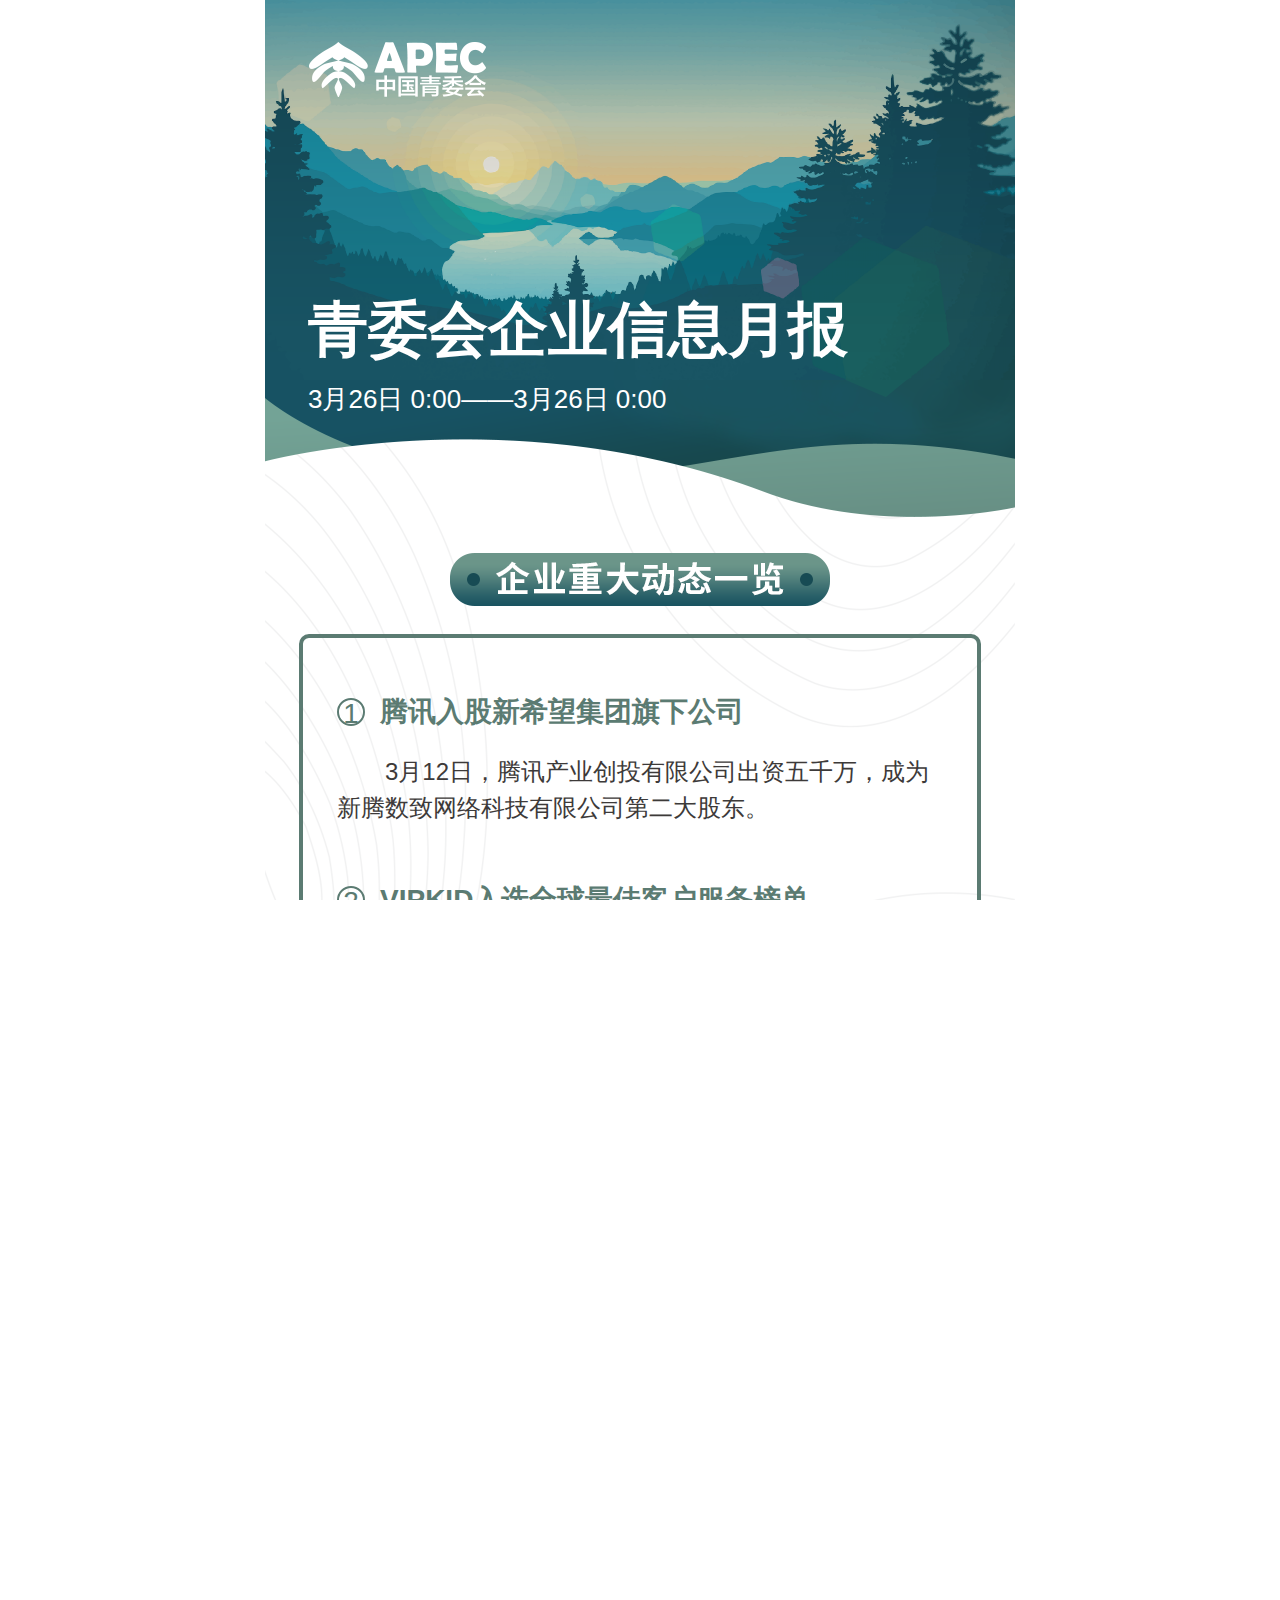
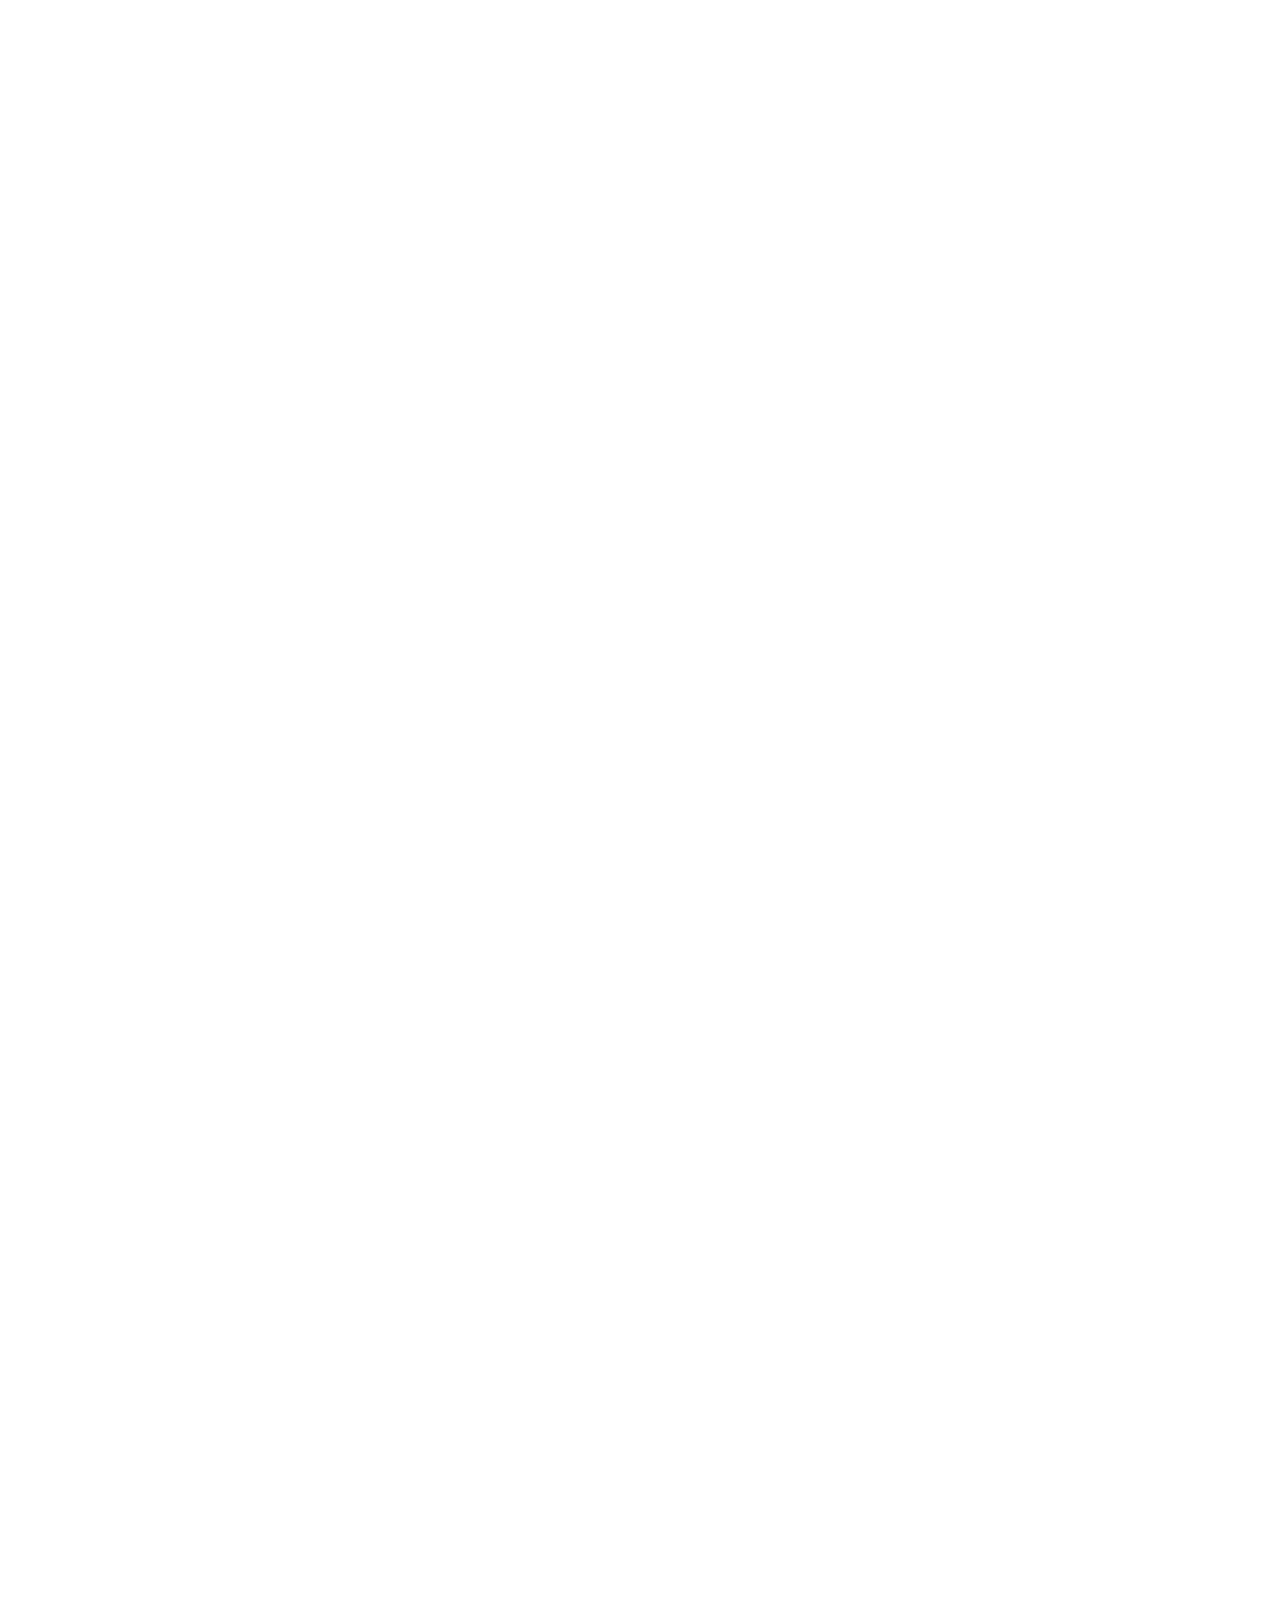
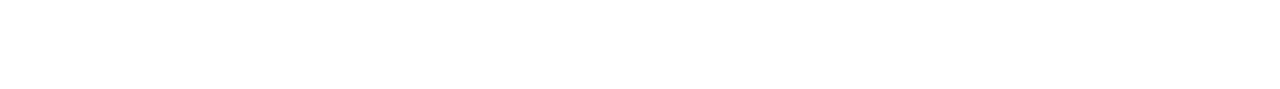
==== qingweihui/20200320/index.html @ 1c7da427 "add" ====
<!DOCTYPE html>
<html lang="en">
<head>
  <meta charset="UTF-8">
  <meta name="viewport" content="width=device-width, initial-scale=1.0">
  <title>Document</title>
  <script>
    (function(){
      let computed= function () {
      let desW=750;//设计稿宽度
      let devW=document.documentElement.clientWidth;//当前设备的宽度
      if(devW>=desW){
          document.documentElement.style.fontSize="100px";
          return false;
      }else{
          document.documentElement.style.fontSize=devW/desW*100+"px";
      }
  }
  computed();
  window.addEventListener("resize",computed,false)})()
  </script>
  <link rel="stylesheet" href="./assets/style/reset.css" type="text/css" />
  <link rel="stylesheet" href="./assets/style/index.css" type="text/css" />
</head>
<body>
  <div class="container">
    <section class="title-wrap">
      <h1>青委会企业信息月报</h1>
      <h2><span>3月26日 0:00</span>——<span>3月26日 0:00</span></h2>
    </section>
    <main class="modules" id="modules">
      
    </main>
    <footer>
      <img src="./assets/images/footer-bg.png" alt="">
    </footer>
  </div>
  <script>
    var data = [
      {
        imgSrc:"./assets/images/module-title-1.png",
        content:[
          {
            title:"腾讯入股新希望集团旗下公司",
            text:"3月12日，腾讯产业创投有限公司出资五千万，成为新腾数致网络科技有限公司第二大股东。"
          },
          {
            title:"VIPKID入选全球最佳客户服务榜单",
            text:"近日，有“商界奥斯卡”之称的Stevie Award公布《2020年度最佳销售与客户服务企业》榜单。中国在线青少儿英语教育品牌VIPKID荣获全球最佳客户服务奖铜奖，成为唯一入选的中国企业。"
          },
          {
            title:"银河航天成功自主研制首颗卫星",
            text:"快手商业化发布“品牌掌柜计划”，美的、自然堂、森马、巴拉巴拉、美特斯邦威等成为首批入驻的优质品牌。根据此计划，品牌可获得从曝光到CRM管理，再到小店分销的闭环；创作者可以获得品牌授权的优质好货、专供优惠价格、更灵活的分销模式和运营指导等扶持政策。"
          },
          {
            title:"京东数科入选《Fast Company》全球最具创新力公司榜单",
            text:"3月11日，日前全球三大商业媒体品牌之一的《Fast Company》发布2020年全球最具创新力公司榜单，京东数字科技集团入选全球数字科技类企业TOP10，并成为该榜单中唯一一家中国公司。"
          }
        ]
      },
      {
        imgSrc:"./assets/images/module-title-2.png",
        content:[
          {
            title:"是否下调全年发展目标，国家统计局回应",
            text:"3月16日国务院新闻办举行2020年1-2月份国民经济运行情况新闻发布会。新闻发言人毛盛勇介绍2020年1-2月份经济运行情况新闻发布会。新闻发言人毛盛勇介绍2020年1-2月份国民经济运行情况。对于今年是否会下调全年发展目标的问题，毛国民经济运行情况。对于今年是否会下调全年发展目标的问题，毛盛勇回应说，还要看“两会”政府工作报告。盛勇回应说，还要看“两会”政府工作报告。"
          },
          {
            title:"两部门印发《关于加快建立绿色生产和消费法规政策体系的意见》",
            text:"3月17日，国家发展改革委、司法部印发《关于加快建立绿色生产和消费法规政策体系的意见》，提出了推行绿色设计、强化工业清洁生产、发展工业循环经济、加强工业污染治理、促进能源清洁发展、推进农业绿色发展、促进服务业绿色发展、扩大绿色产品消费、推行绿色生活方式等多项任务。"
          },
          {
            title:"G7领导人：将“不惜代价” 采取一切必要经济政策",
            text:"3月17日，七国集团（G7）领导人周一承认疫情给世界经济带来重大风险，并表示将采取一切必要的经济政策。七国集团希望，中央银行在疫情之下保持协调，领导人表示经济政策是“不惜代价”。七国集团正在动用货币和财政手段抗击冠状病毒，将协调抗病毒的医学研究。"
          }
        ]
      }
    ]
    var modulesEle = document.getElementById("modules");
    var html = '';
    for(var i = 0;i<data.length;i++){
      var item = data[i];
      html += '<div class="module-item">';
        html += '<div class="module-item-title"><img src="'+item.imgSrc+'" alt=""/></div>';
        html += '<div class="module-content">  ';
          html += '<ul>';
          for(var j = 0;j<item.content.length;j++){
            var v = item.content[j]
            html += '<li>';
            html += '<h3 class="content-item-title">';
            html += '<span class="index">'+(j+1)+'</span>';
            html += '<span class="title-text">'+v.title+'</span>';
            html += '</h3>';
            html += '<p class="content-item-text">'+v.text+'</p>';
            html += '</li>';
          }
          html += '</ul>';
        html += ' </div>';
      html += '</div>';
    }
    modulesEle.innerHTML = html;
  </script>
</body>
</html>
---- qingweihui/20200320/assets/style/index.css ----
.container{
  max-width: 7.5rem;
  background: url("../images/page-bg.png") no-repeat top center;
  background-size: cover;
  margin:0 auto;
  position: relative;
  overflow: hidden;
}
.title-wrap{
  margin-top:3rem;
  margin-left:.43rem;
}
.title-wrap h1{
  color:#fff;
  font-size: .6rem;
  margin-bottom:.26rem;
  font-weight: bold;
}
.title-wrap h2{
  color:#fff;
  font-size: .26rem;
}
.modules{
  min-height:4rem;
  padding-top:.7rem;
}
.module-item{
  padding:.63rem .34rem 0 .34rem;
}
.module-item-title{
  text-align: center;
  line-height: .53rem;
  margin-bottom:.28rem;
}
.module-item-title img{
  height:.53rem;
}
.module-content{
  border:4px solid #5B7B72;
  border-radius: 10px;
  padding:0 .34rem .6rem .34rem;
  overflow: hidden;
}
.module-content ul{
  overflow: hidden;
}
.module-content li{
  margin-top:.6rem;
}
.content-item-title{
  display: flex;
  font-size: .28rem;
  color:#5B7B72;
}
.content-item-title .index{
  width:.28rem;
  height:.28rem;
  border: 2px solid #5B7B72;
  text-align: center;
  line-height: .28rem;
  border-radius: 50%;
  margin-right:.15rem;
}
.content-item-title .title-text{
  font-weight: bold;
}
.content-item-text{
  margin-top:.28rem;
  font-size: .24rem;
  color:#3D3A39;
  line-height: .36rem;
  text-indent: 2em;
}
footer img{
  width:100%;
  margin-top:.72rem;
}
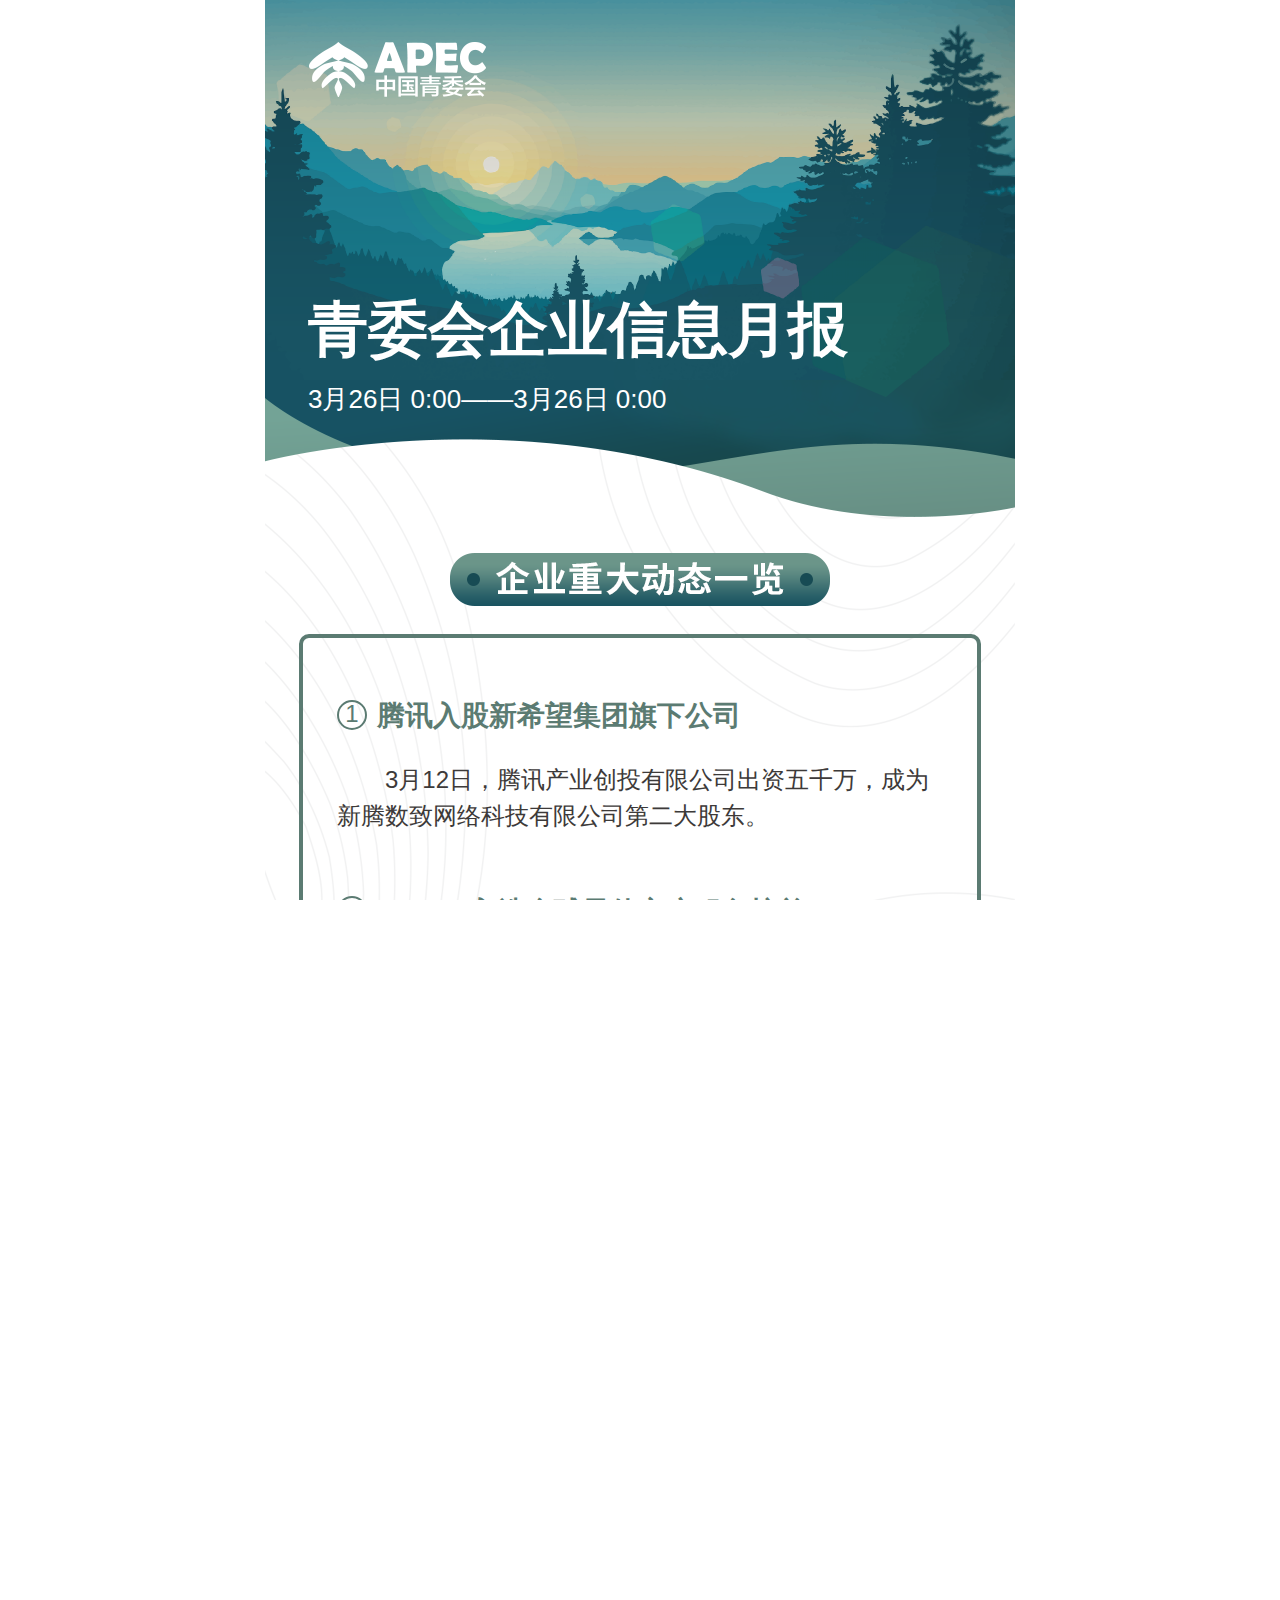
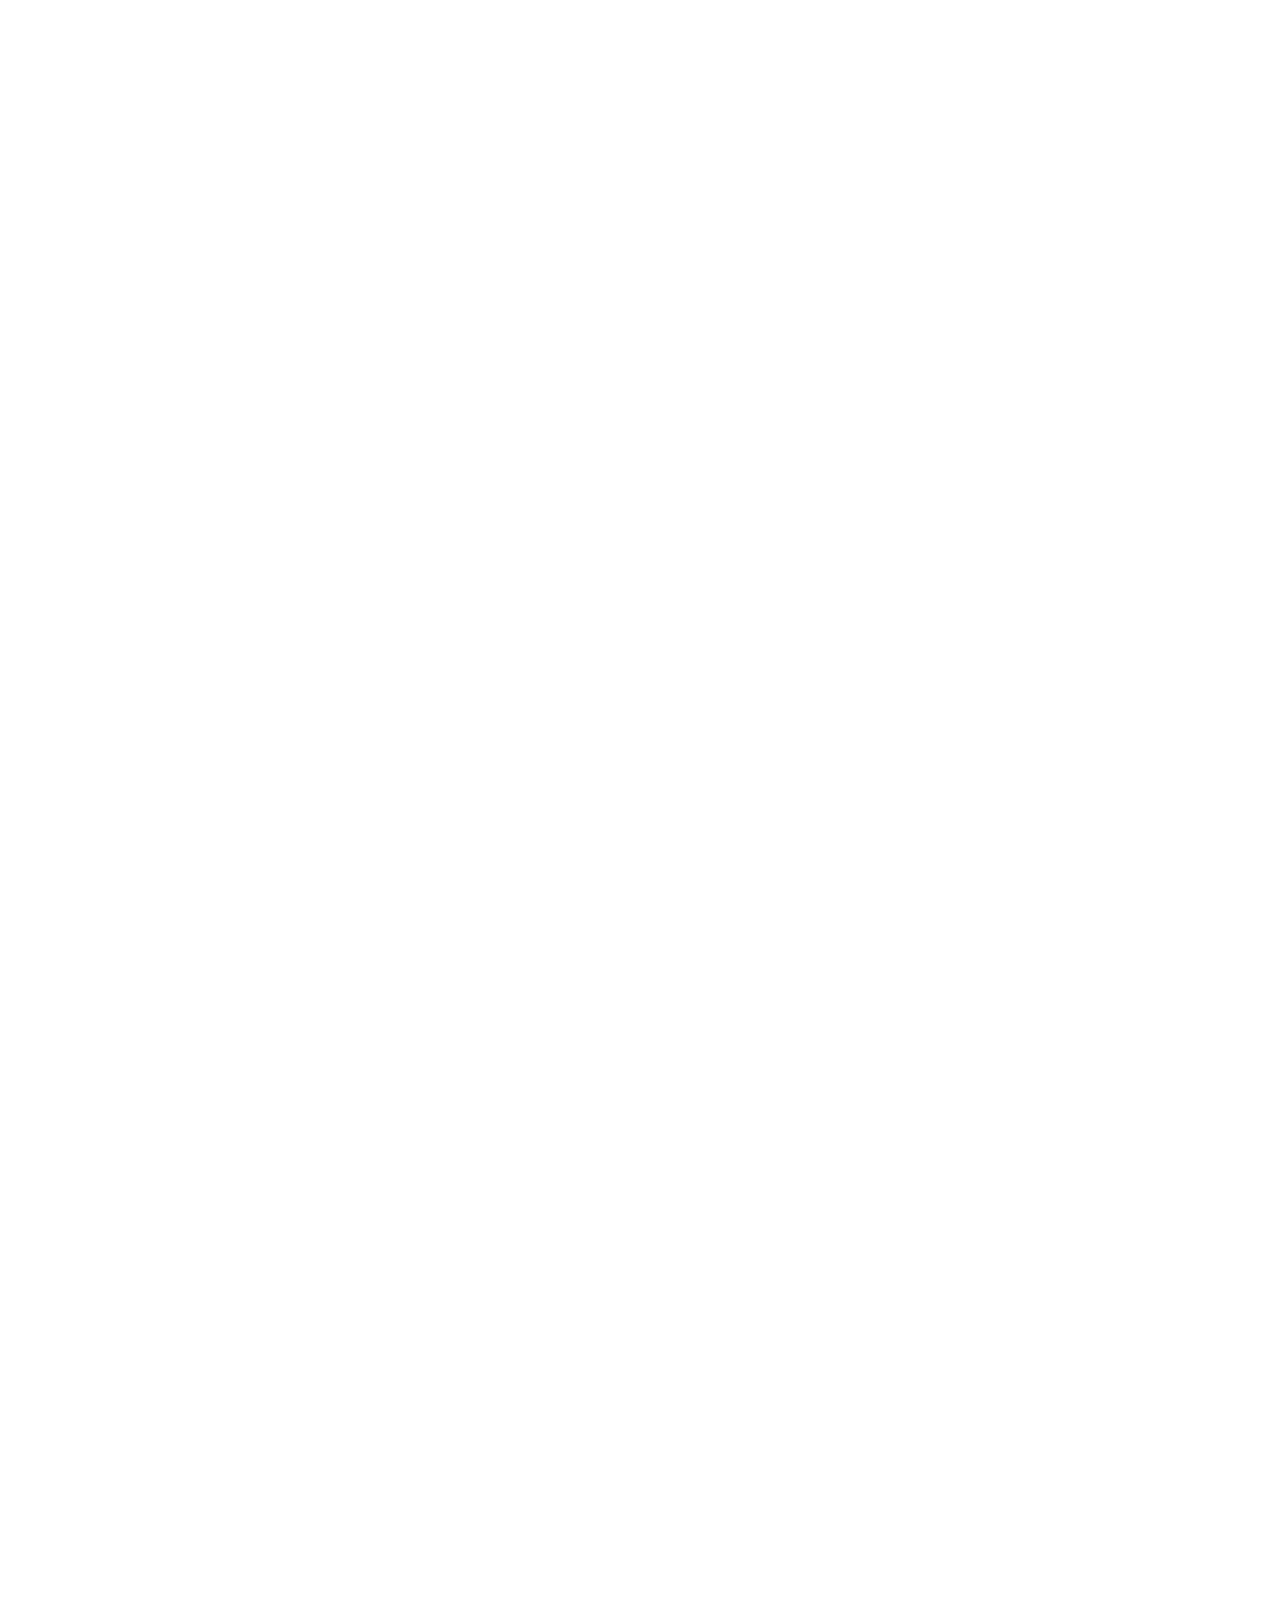
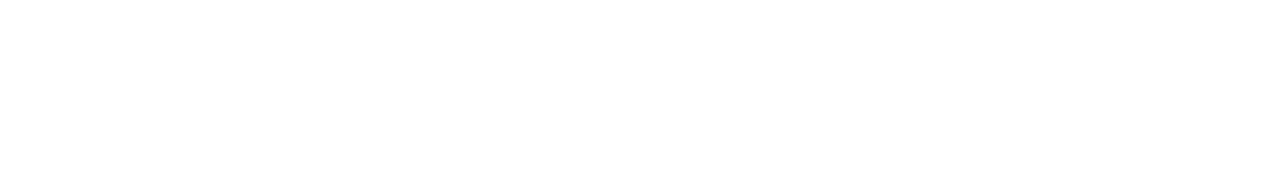
==== commit 0f76efb5: "mofidy" ====
--- a/qingweihui/20200320/index.html
+++ b/qingweihui/20200320/index.html
@@ -88,7 +88,7 @@
             var v = item.content[j]
             html += '<li>';
             html += '<h3 class="content-item-title">';
-            html += '<span class="index">'+(j+1)+'</span>';
+            html += '<span class="index-num">'+(j+1)+'</span>';
             html += '<span class="title-text">'+v.title+'</span>';
             html += '</h3>';
             html += '<p class="content-item-text">'+v.text+'</p>';
--- a/qingweihui/20200320/assets/style/index.css
+++ b/qingweihui/20200320/assets/style/index.css
@@ -48,21 +48,26 @@
   margin-top:.6rem;
 }
 .content-item-title{
-  display: flex;
+  overflow: hidden;
   font-size: .28rem;
   color:#5B7B72;
 }
-.content-item-title .index{
-  width:.28rem;
-  height:.28rem;
+.content-item-title .index-num{
+  display: block;
+  width:.30rem;
+  height:.30rem;
   border: 2px solid #5B7B72;
   text-align: center;
-  line-height: .28rem;
   border-radius: 50%;
-  margin-right:.15rem;
+  font-size: .24rem;
+  margin-top:.02rem;
+  float: left;
 }
 .content-item-title .title-text{
+  display: block;
   font-weight: bold;
+  line-height: .36rem;
+  padding-left:.4rem;
 }
 .content-item-text{
   margin-top:.28rem;
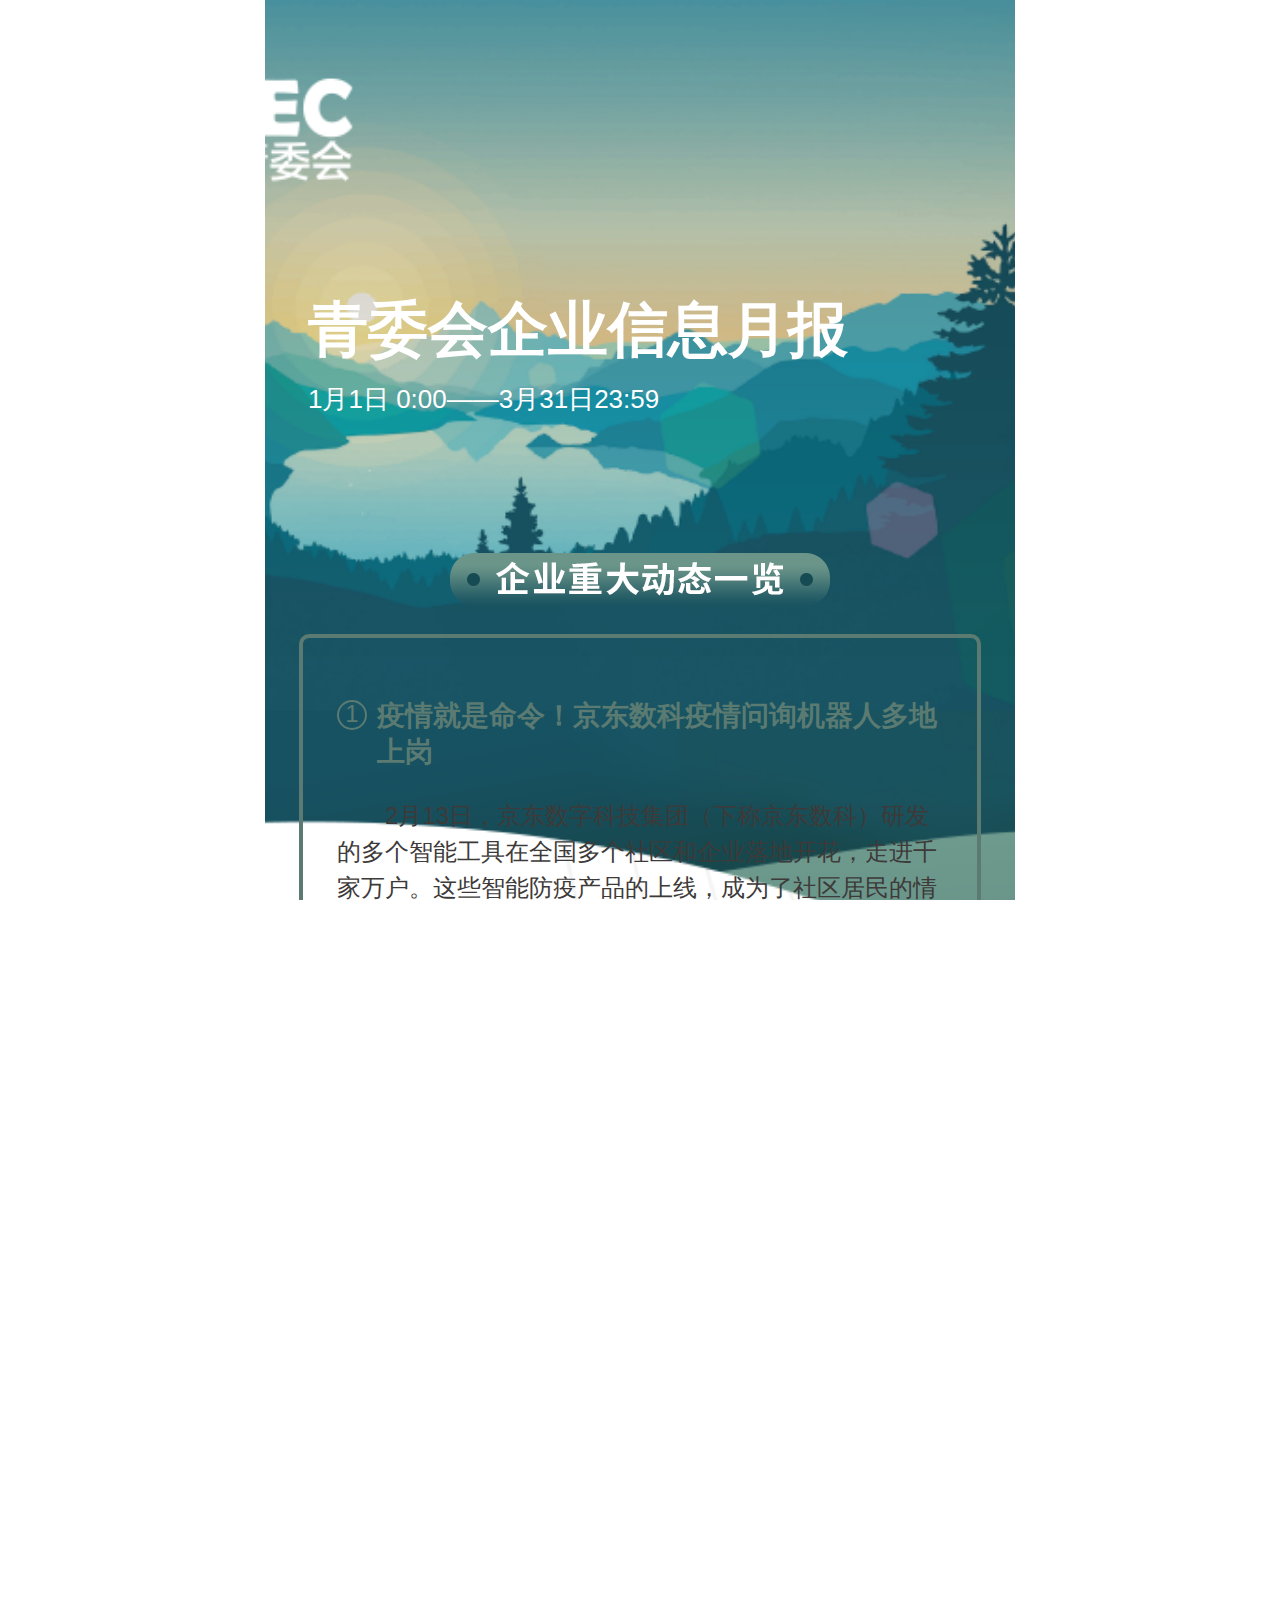
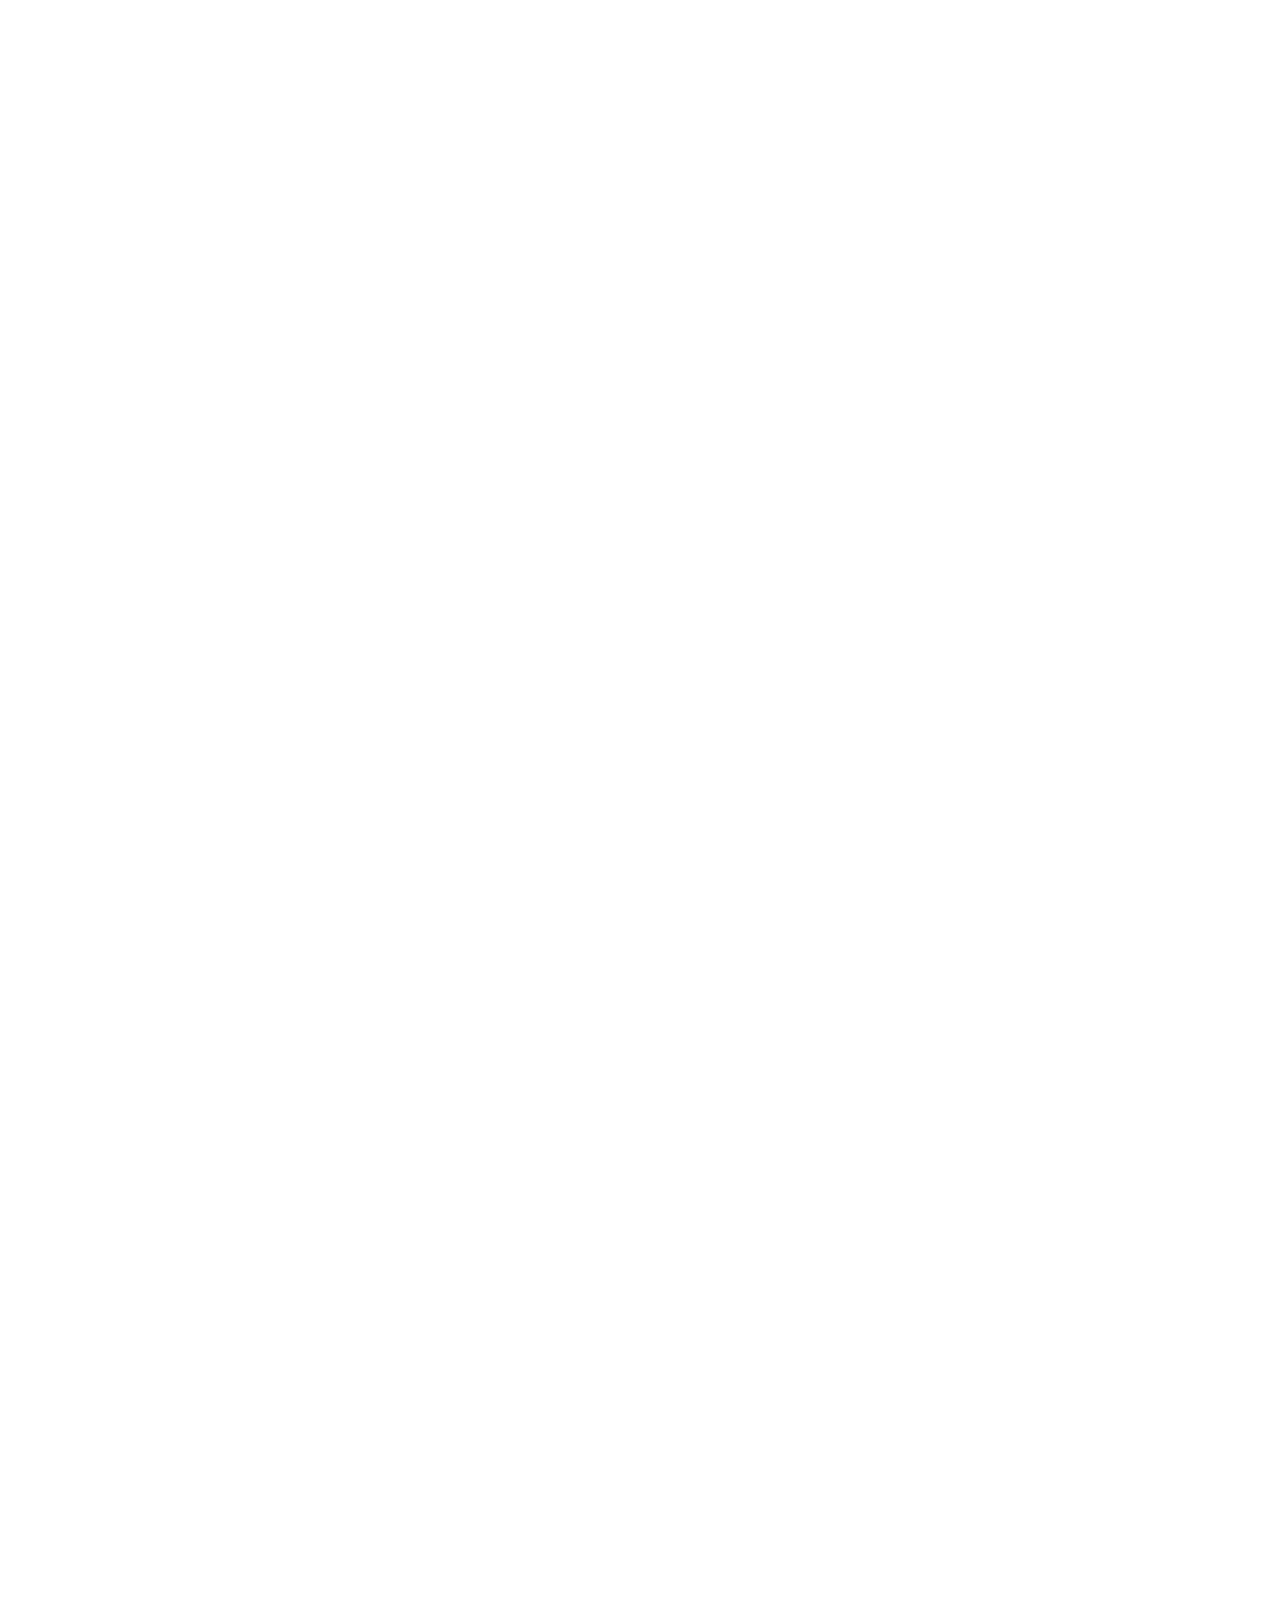
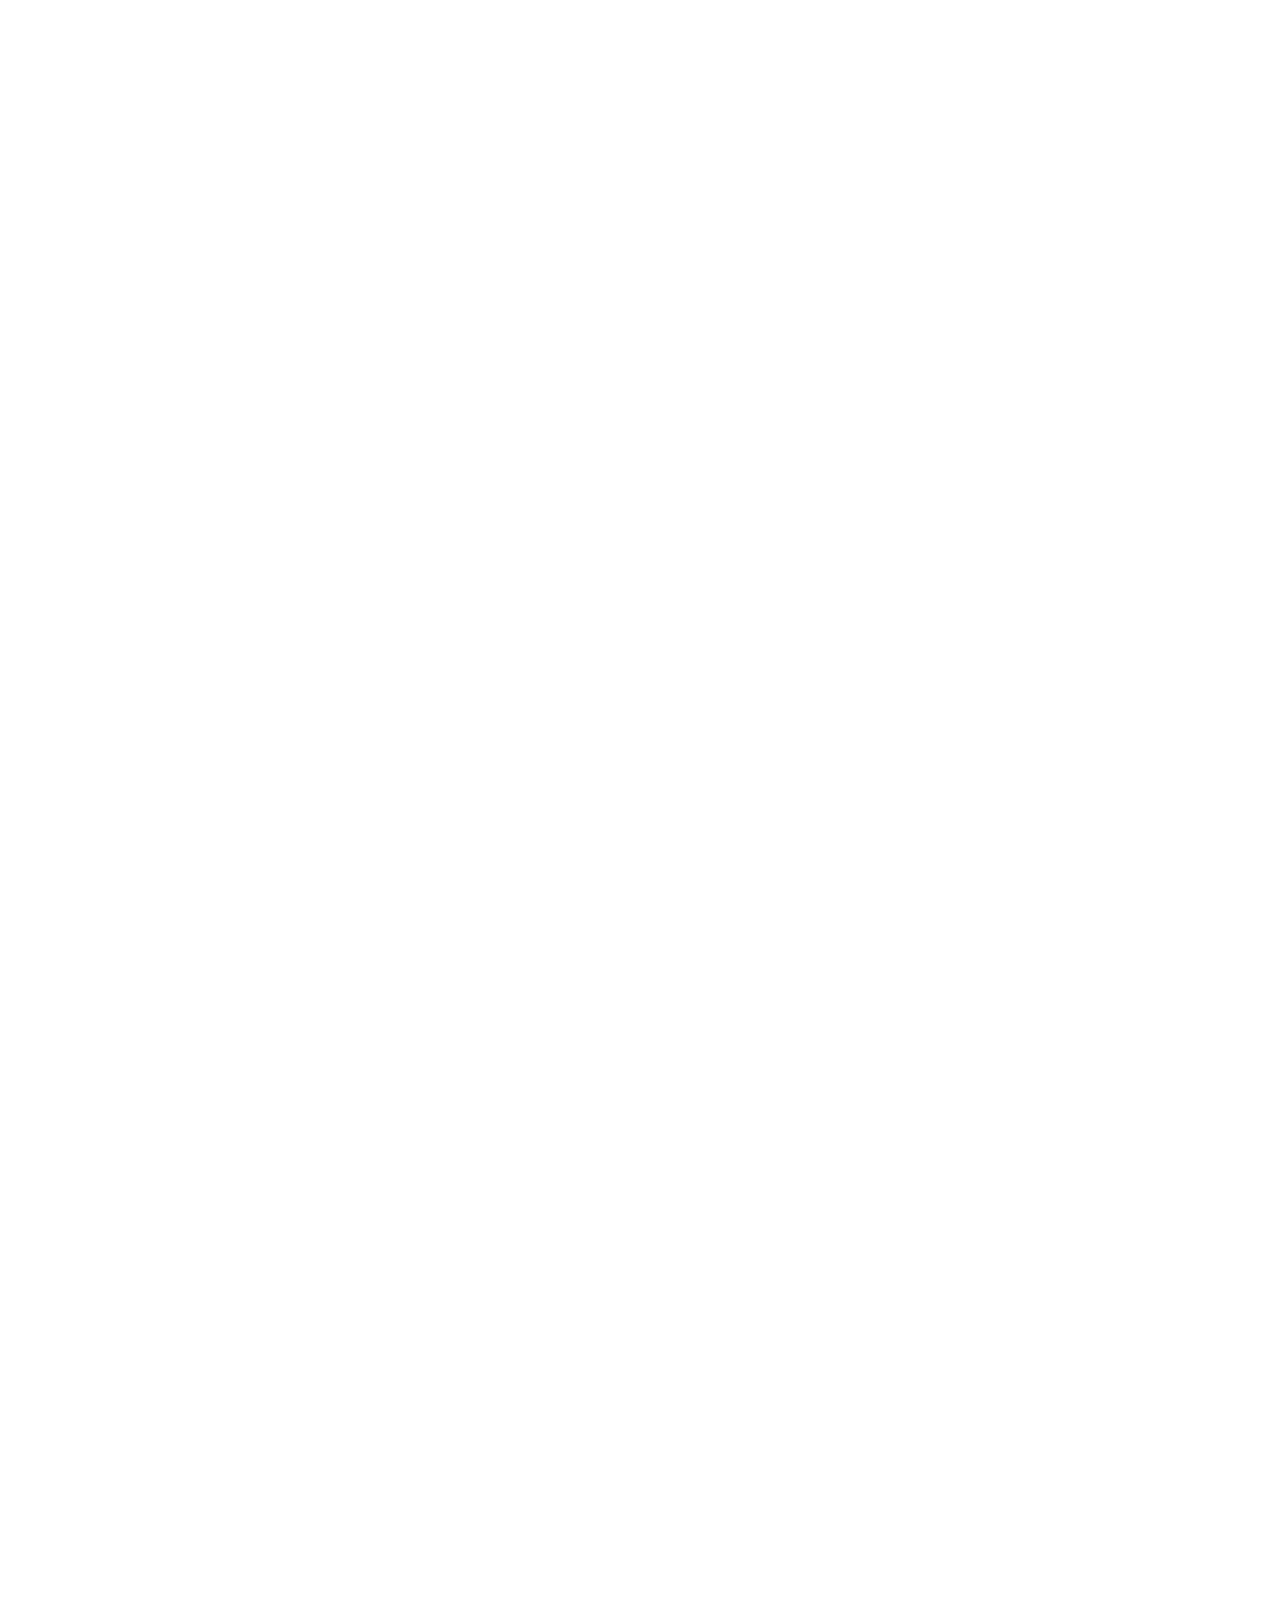
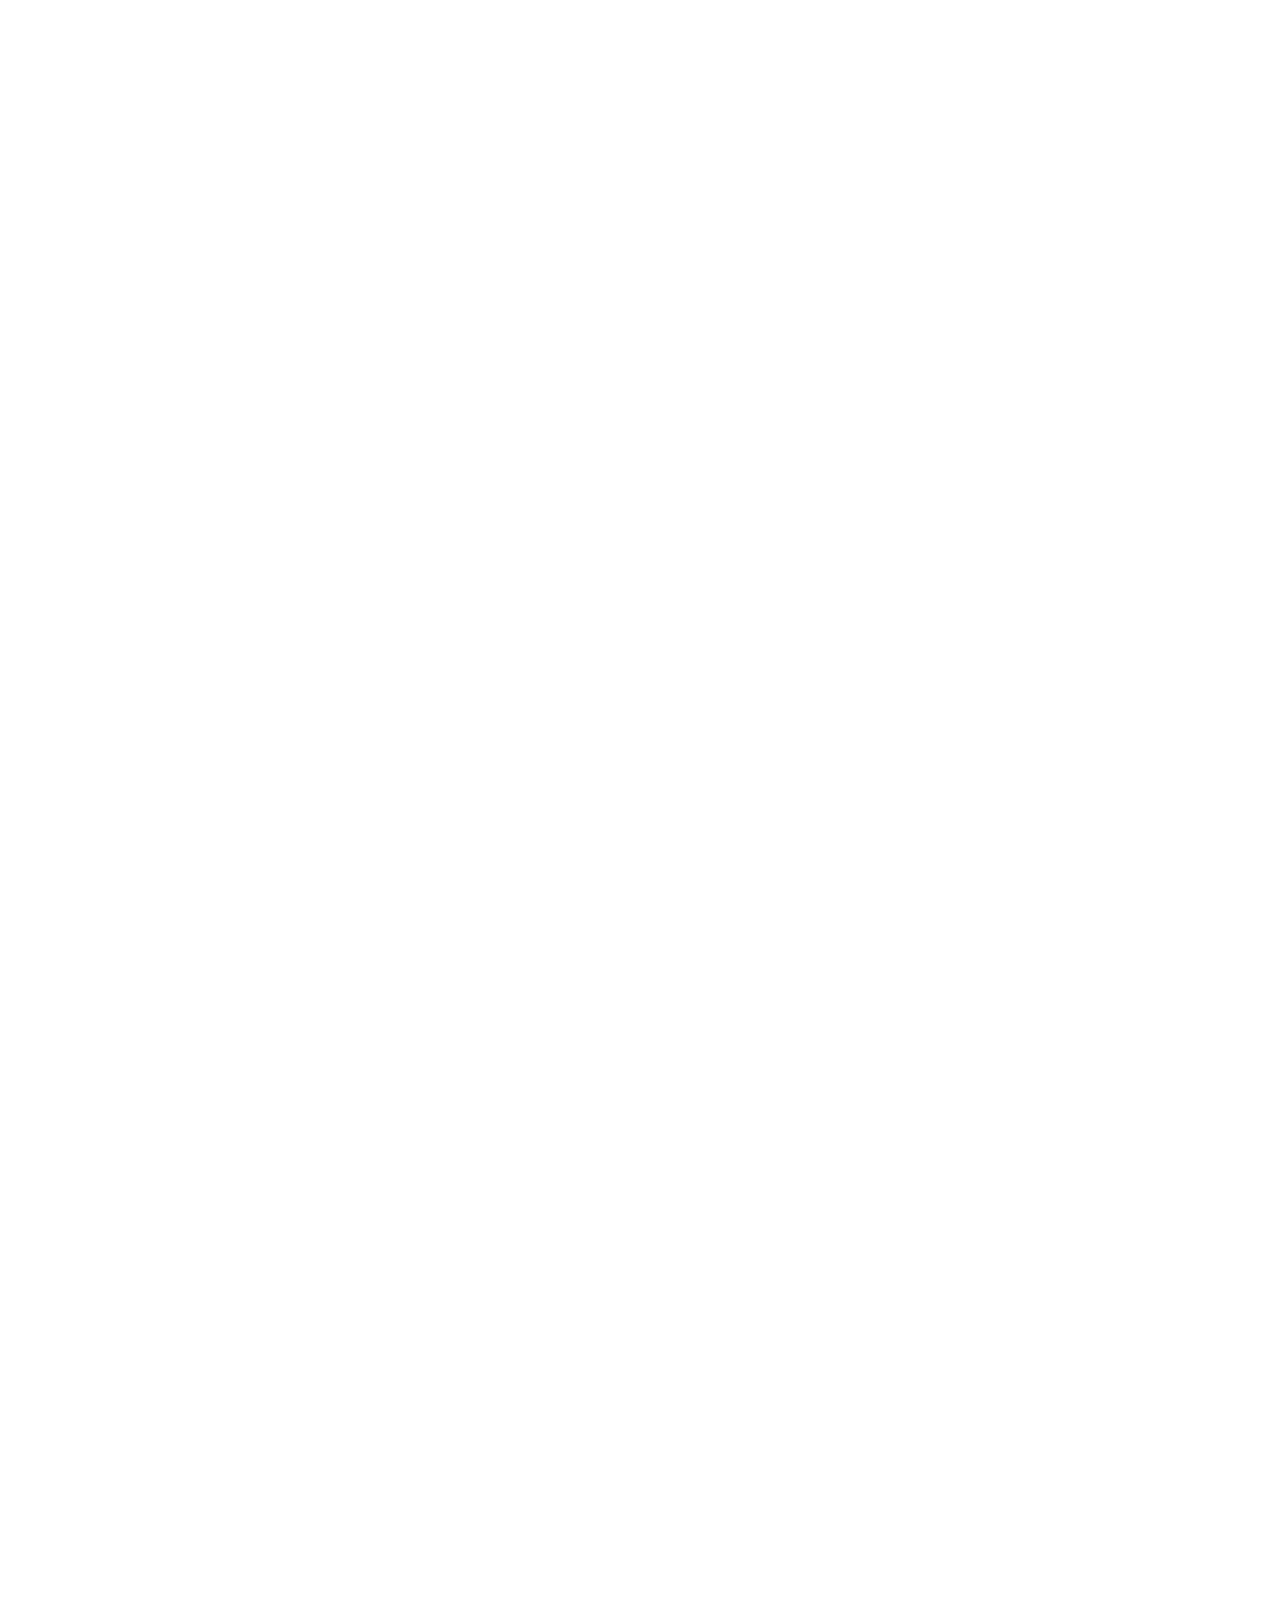
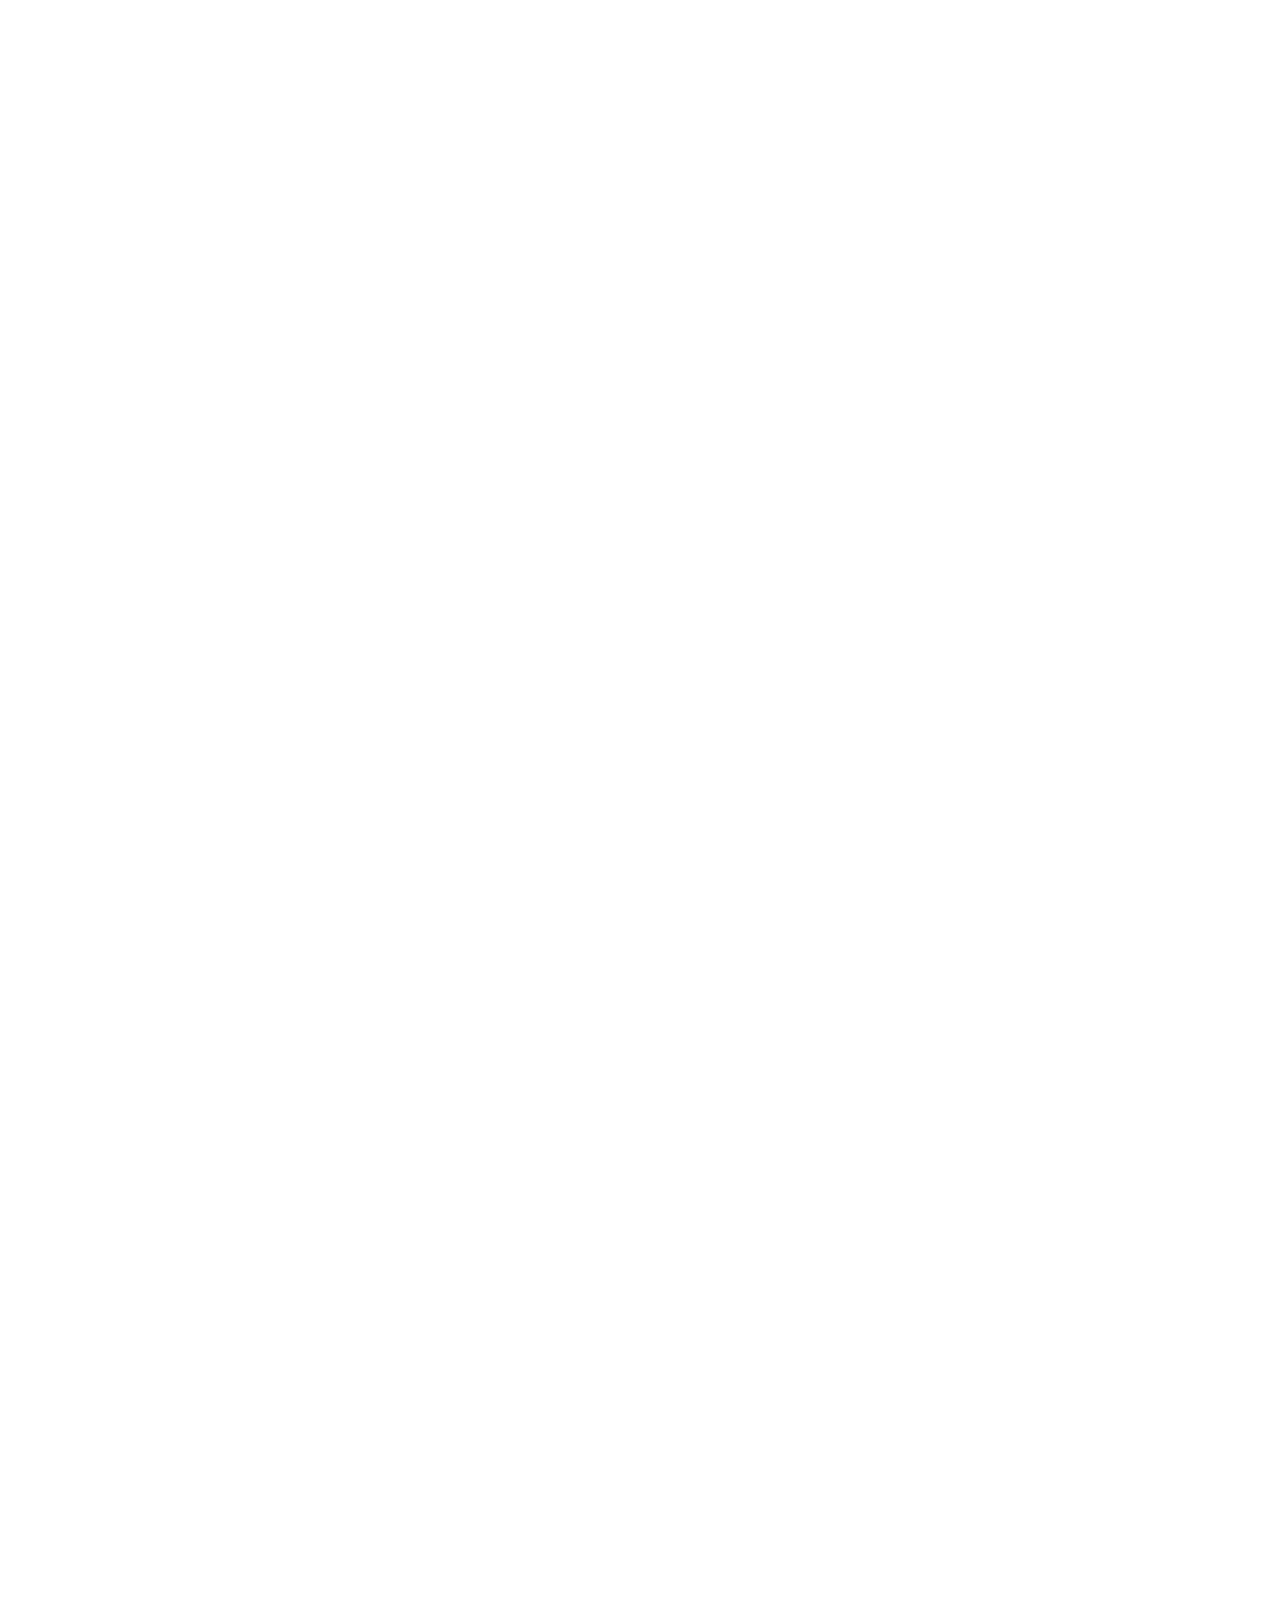
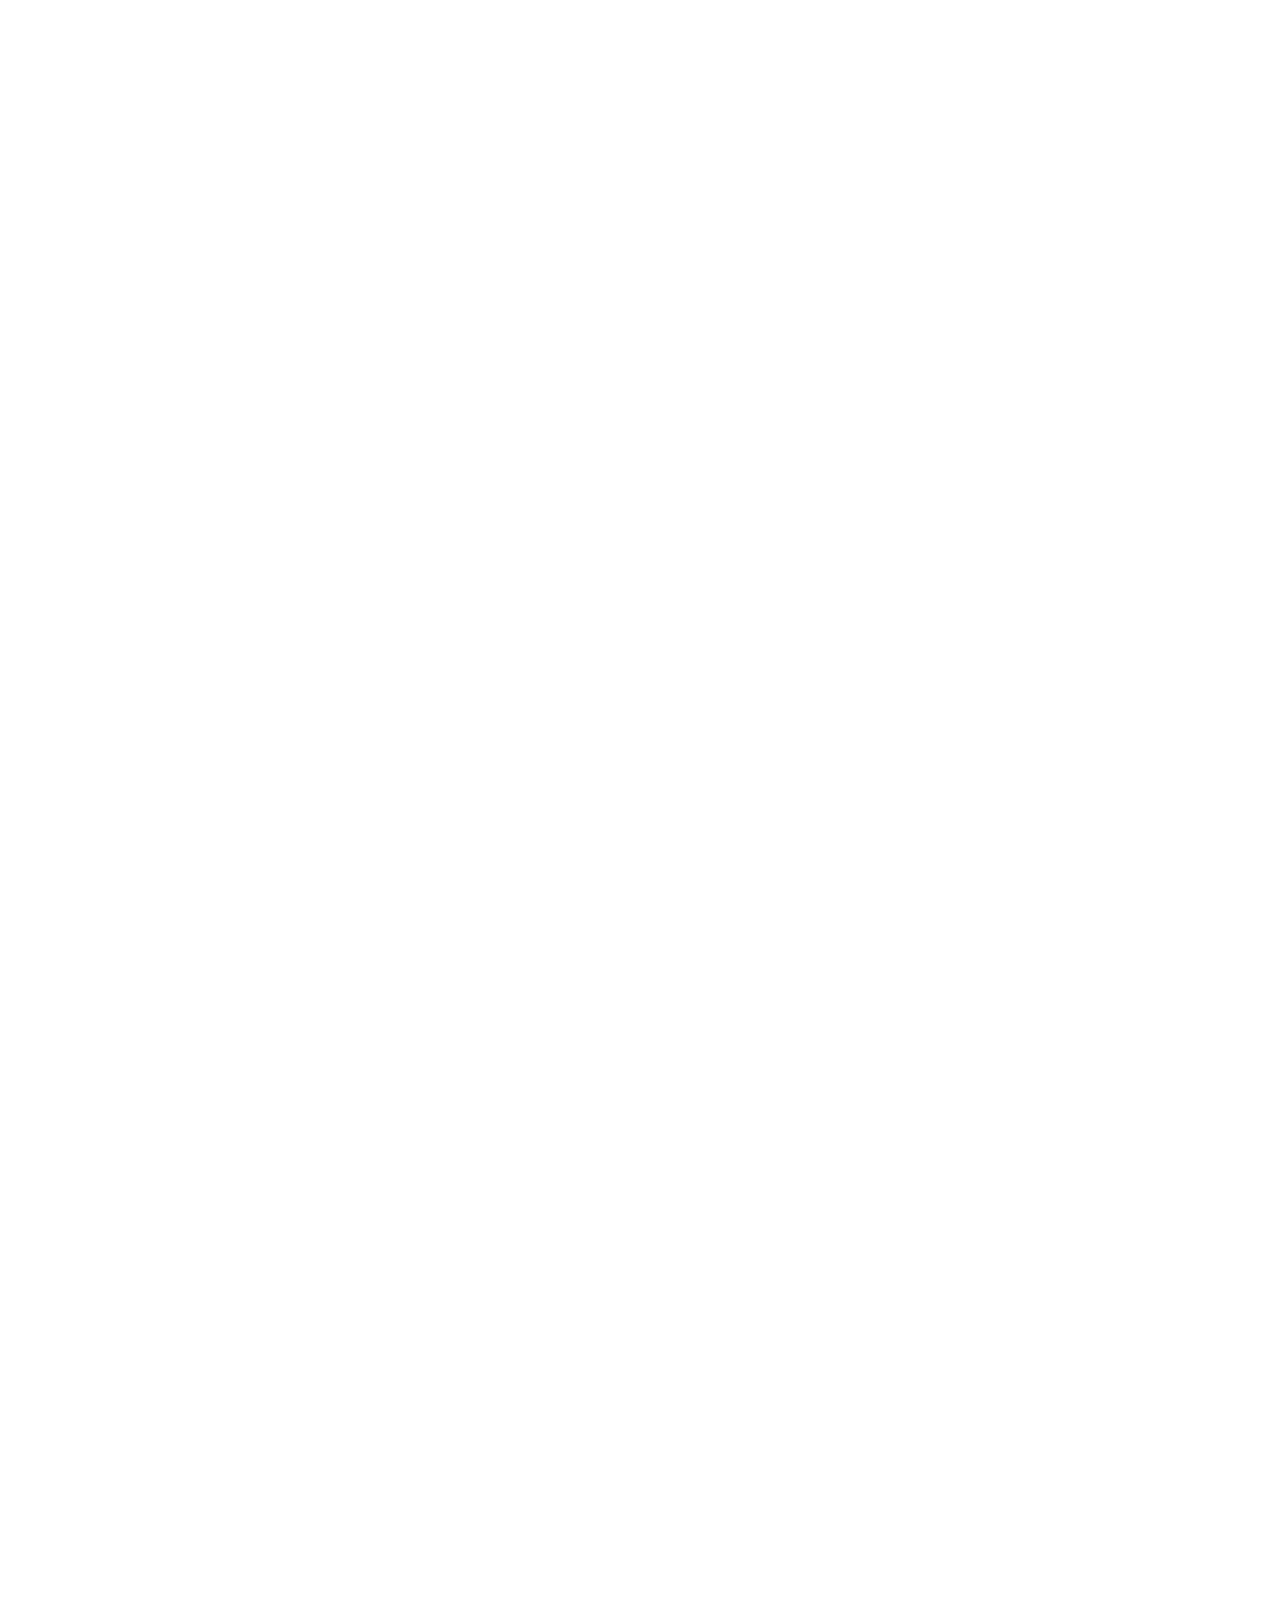
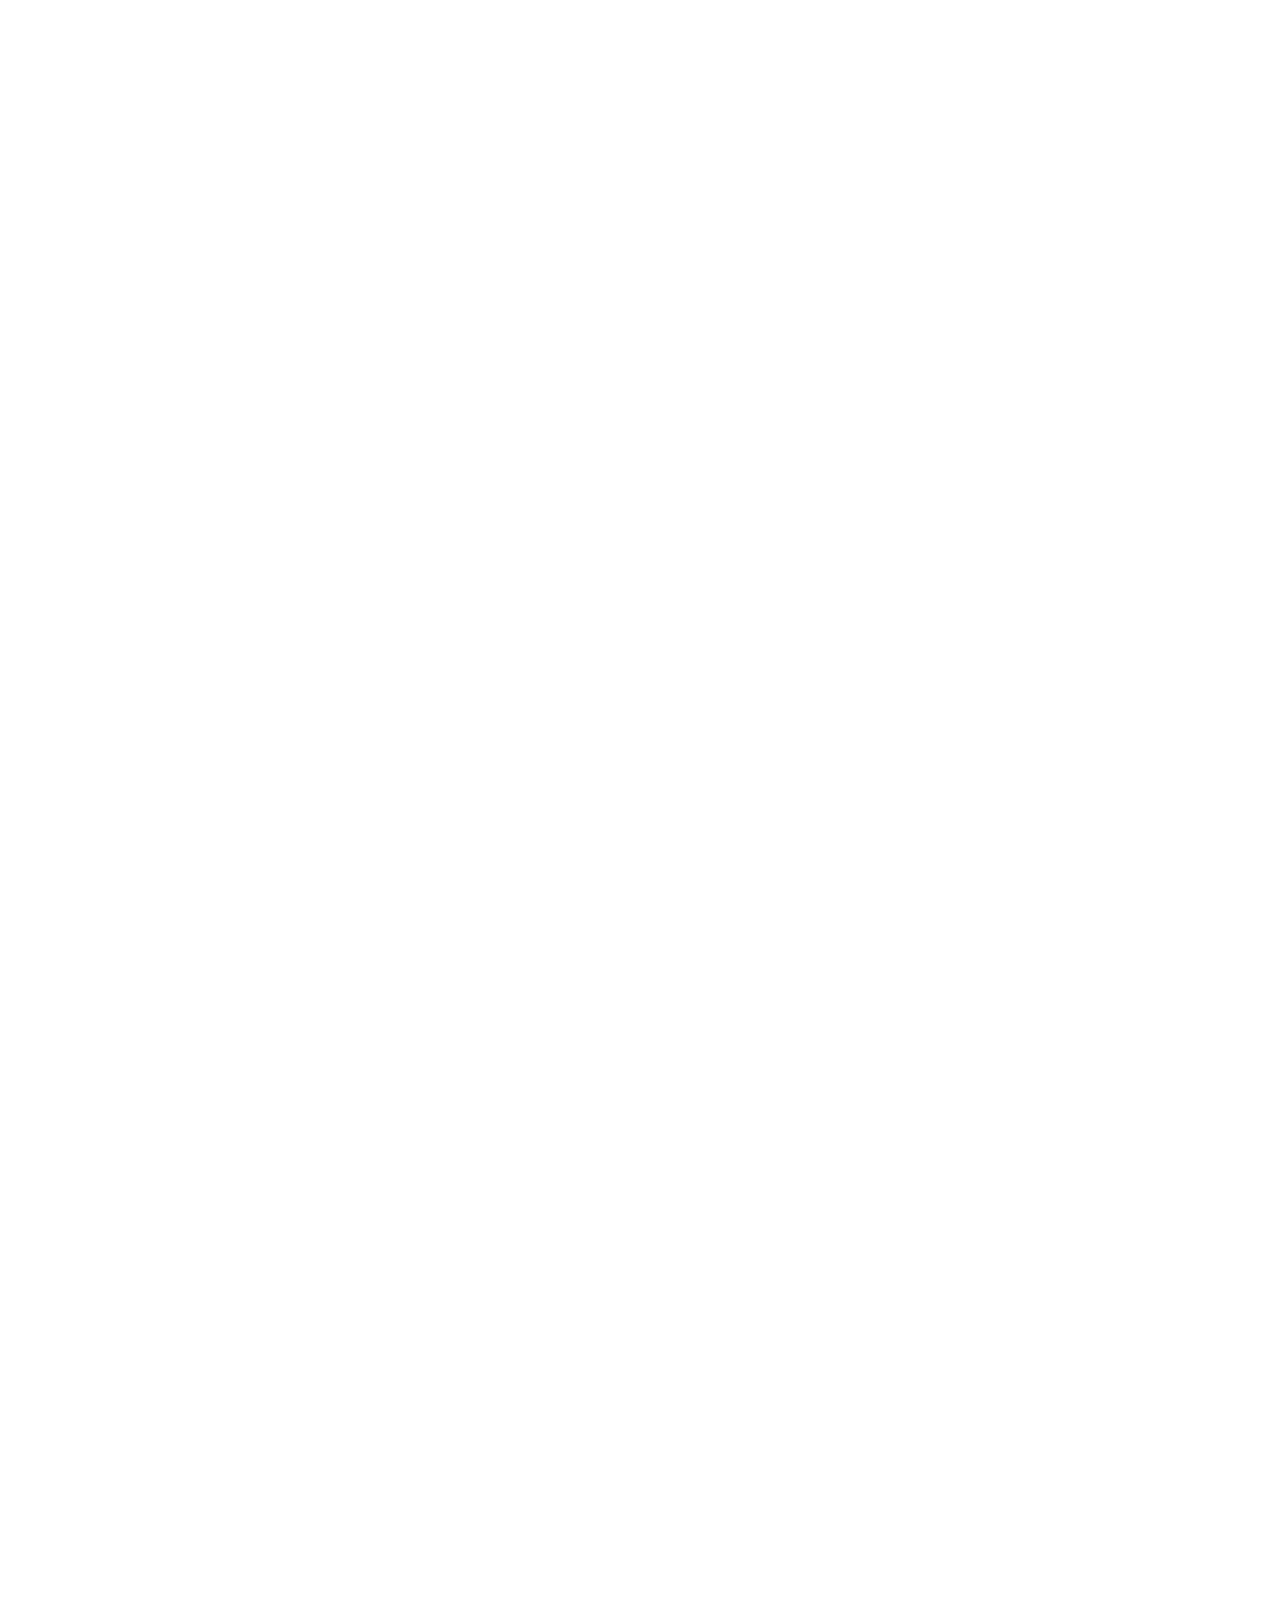
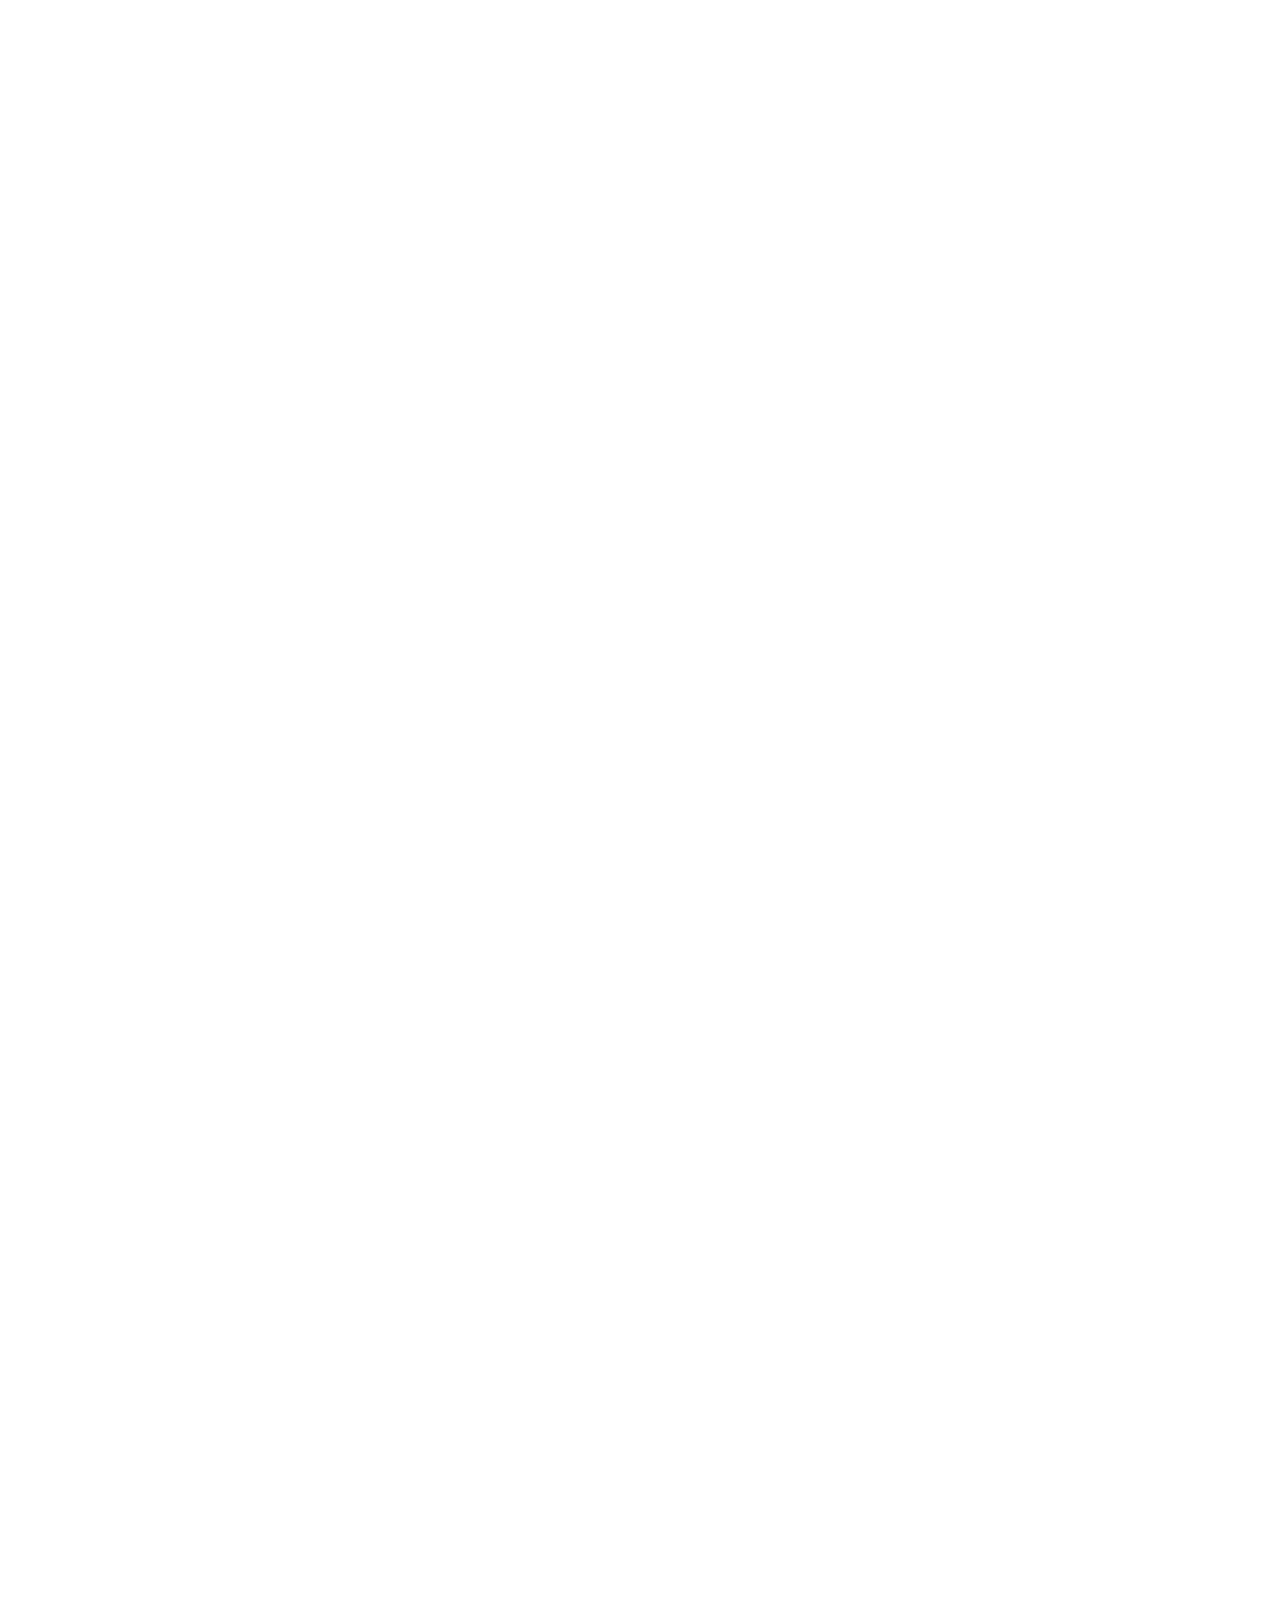
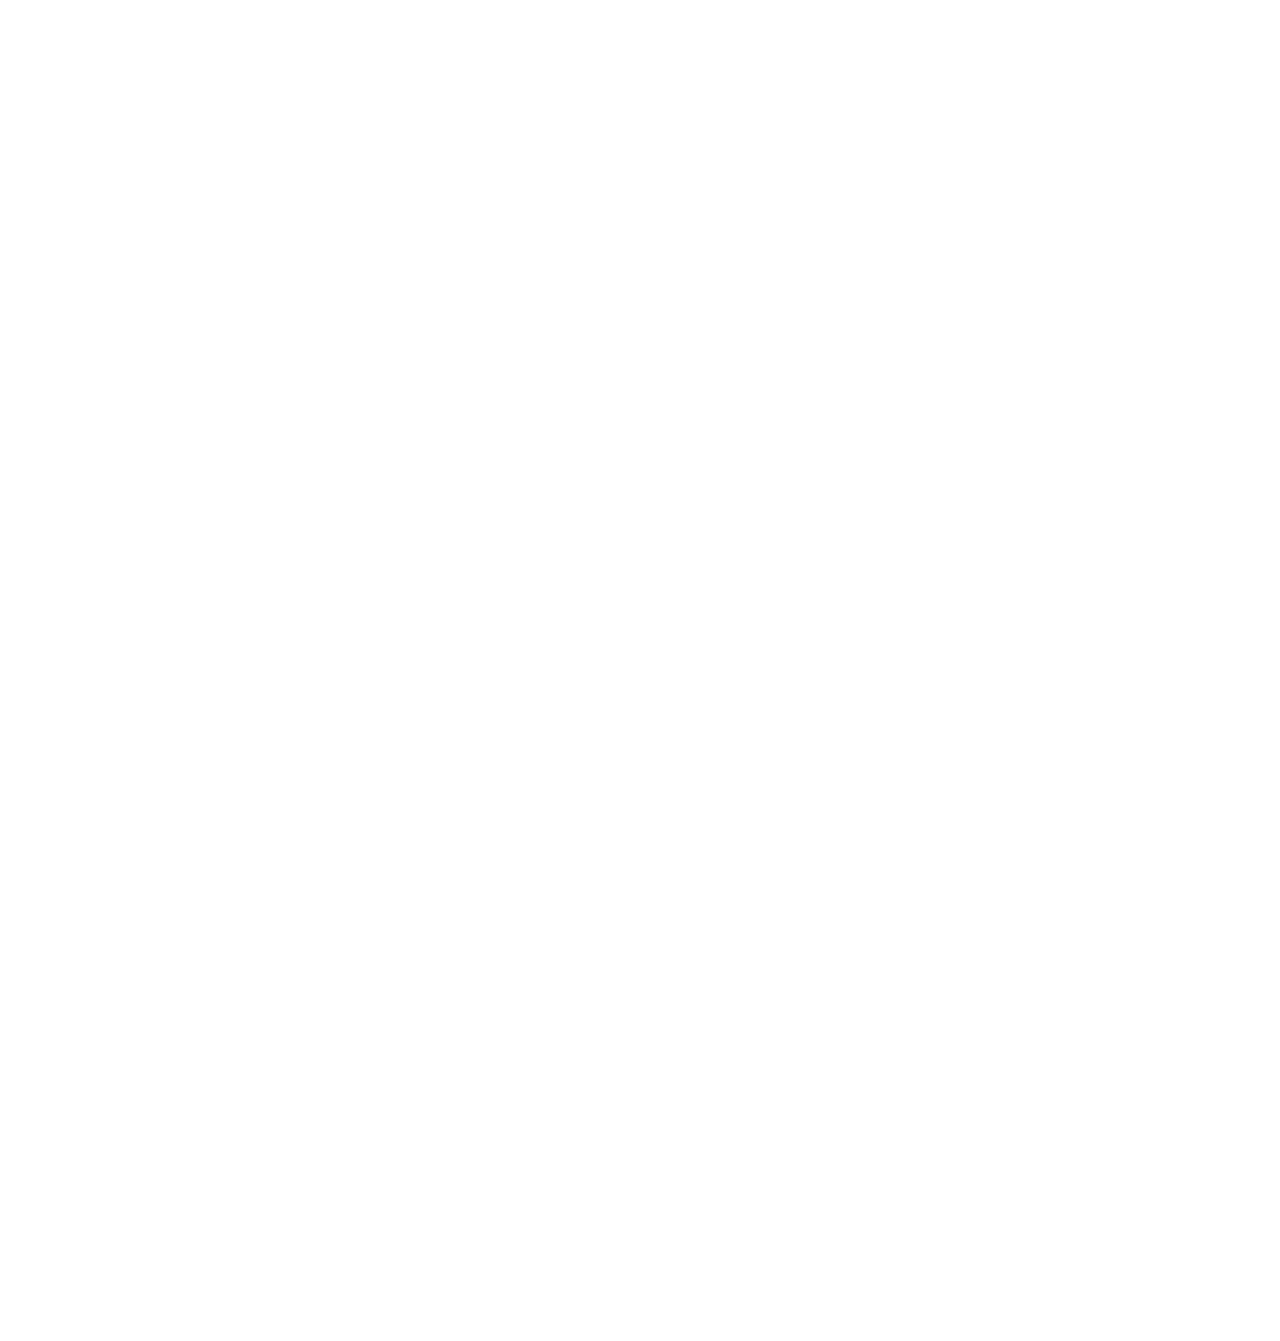
==== commit 7bed2c06: "Update index.html" ====
--- a/qingweihui/20200320/index.html
+++ b/qingweihui/20200320/index.html
@@ -26,7 +26,7 @@
   <div class="container">
     <section class="title-wrap">
       <h1>青委会企业信息月报</h1>
-      <h2><span>3月26日 0:00</span>——<span>3月26日 0:00</span></h2>
+      <h2><span>1月1日 0:00</span>——<span>3月31日23:59</span></h2>
     </section>
     <main class="modules" id="modules">
       
@@ -40,21 +40,133 @@
       {
         imgSrc:"./assets/images/module-title-1.png",
         content:[
-          {
+           {
+            title:"疫情就是命令！京东数科疫情问询机器人多地上岗",
+            text:"2月13日，京东数字科技集团（下称京东数科）研发的多个智能工具在全国多个社区和企业落地开花，走进千家万户。这些智能防疫产品的上线，成为了社区居民的情绪“定心丸”，并且给基层社区工作人员“减了负”。能够线上问诊的疫情问询机器人只是京东数科为社区提供的防疫智能产品包的一个代表。除此之外，京东数科研发的“疫情实时动态”能准确查询国家卫健委公布的疫情动态数据、迁徙地图、患者同程查询等信息；“智能外呼机器人”能够智能化进行流动人员排查、政府工作上报监督等。"
+          },
+          {
+            title:"京东数科入选《Fast Company》全球最具创新力公司榜单",
+            text:"3月11日消息，日前全球三大商业媒体品牌之一的《Fast Company》发布2020年全球最具创新力公司榜单，京东数字科技集团（以下简称“京东数科”）入选全球数字科技类企业TOP10，并成为该榜单中唯一一家中国公司。"
+          },
+          {
+            title:"京东数科JT上线智能金融资讯 路透前主编毕晓雯为掌门人",
+            text:"京东数字科技集团旗下资管科技平台——JT智管有方上线了智能金融资讯功能，该功能由前路透中文主编毕晓雯主导，通过大数据分析、人工智能算法选取官方信息，为JT用户提供精准、专业、前瞻性的资讯产品，丰富资管科技生态圈。"
+          },
+          {
+            title:"拥抱“新基建” 京东数科成立产业AI中心",
+            text:"3月19日，为进一步加强在产业数字化领域的领先优势，将自身数字科技能力加快实现产业化应用，全力参与国家“新基建”建设，京东数字科技集团宣布成立产业AI中心。京东数科副总裁、技术委员会主席曹鹏表示，除了将自身的AI能力实现产业级应用之外，将AI能力“基础设施化”也是产业AI中心成立的初衷。"
+          },
+           {
+            title:"VIPKID发布全员邮件：饭补改为Token积分形式发放",
+            text:"1月14日讯，互联网教育科技公司VIPKID发布全员邮件，内容显示公司将饭补现金变更为 Token 积分形式。据悉，该Token 积分名为米花，类似于一种内部积分。目前该 Token 积分有何用处尚不清楚，亦不清楚是否使用区块链技术，此前 VIPKID 的饭补一直是以现金形式发放的。"
+          },
+           {
+            title:"华为与VIPKID联合发布国内首份在线教育家庭Wi-Fi白皮书",
+            text:"2月14日，VIPKID与华为联合发布业界首部《在线教育家庭Wi-Fi网络技术白皮书》。VIPKID、华为双方针对用户体验问题进行大数据分析和AI应用加速模型建模，以华为PremiumWi-Fi家庭网络解决方案为基础，推出了业界首个基于eAI（Embedded Artificial Intelligence）的VIPKID智能加速解决方案，实现了25分钟课堂的零卡顿。"
+          },
+           {
+            title:"VIPKID入选全球最佳客户服务榜单",
+            text:"3月12日，有“商界奥斯卡”之称的Stevie Award公布《2020年度最佳销售与客户服务企业》榜单。中国在线青少儿英语教育品牌VIPKID凭借先进的教育理念、高质量的师资以及良好的口碑，荣获全球最佳客户服务奖铜奖“Customer Service Department of the Year”，成为唯一入选的中国企业。"
+          },
+           {
+            title:"VIPKID任命刘欢为COO，致力在线教育精细化管理",
+            text:"3月30日，记者从VIPKID获悉，原学习教学服务中心、客服中心负责人刘欢晋升为集团COO，负责公司销售中心、LP中心、客服中心业务，向创始人及CEO米雯娟汇报。对于此次调整，VIPKID表示，期待在刘欢带领下，以用户体验和教学专业服务为导向，打造在线教育精细化管理和销售服务运营体系。"
+          },
+           {
+            title:"银河航天成功自主研制首颗卫星",
+            text:"2月16日，中国首颗通信能力10Gbps的银河航天首发星完成了——通信能力测试! 据悉，该卫星是我国商业航天公司银河航天自主研制的首颗卫星，也是我国首颗由商业航天公司研制的200公斤量级的卫星，单星可覆盖30万平方公里。银河航天创始人董事长兼CEO徐鸣表示：“从首发星开始，银河航天将跨出“太空互联网”的第一步，未来银河航天将通过规模化研发和生产低成本、高性能的5G卫星，构建太空互联网，弥合数字鸿沟，让5G卫星网络连接地球的每一个角落。”"
+          },
+           {
+            title:"新希望集团：2019年销售收入实现1590亿 收入、利润同比增超20%",
+            text:"1月13日，新希望集团发布消息称2019年集团旗下A股上市公司增至4家，全球员工增至近8万人，全年销售收入实现1590亿，收入、利润、税收同比增长均超过20%，在中国民营企业排行榜上升至第31位。"
+          },
+           {
             title:"腾讯入股新希望集团旗下公司",
             text:"3月12日，腾讯产业创投有限公司出资五千万，成为新腾数致网络科技有限公司第二大股东。"
           },
-          {
-            title:"VIPKID入选全球最佳客户服务榜单",
-            text:"近日，有“商界奥斯卡”之称的Stevie Award公布《2020年度最佳销售与客户服务企业》榜单。中国在线青少儿英语教育品牌VIPKID荣获全球最佳客户服务奖铜奖，成为唯一入选的中国企业。"
-          },
-          {
-            title:"银河航天成功自主研制首颗卫星",
+           {
+            title:"巡检机器人要解放IDC运维人员？优必选“智巡士”CES大秀看家绝技",
+            text:"巡检机器人来了！近日，优必选的一款巡检机器人在2020年美国消费电子展（CES）大会上亮相。据悉，智巡士具备高精度定位导航、AI“全感官”检测、资产盘点、访客管理等功能，能够取代部分人工进行IDC机房巡检，可以将机房巡检准确率提升到99.6%~99.9%，并能将资产管理的效率提升千倍。"
+          },
+           {
+            title:"一分钟测200多人体温!3款防疫机器人昆明造",
+            text:"3月13日，记者从优必选科技(昆明)有限公司获悉，该公司通过升级技术，在昆明生产的3款AI防疫机器人已先后投放到深圳、武汉医院使用。防疫机器人一分钟能同时检测200多人的体温，提升了医院工作方式和效率，不仅保护了医护人员，降低感染风险，也为医护人员分担工作压力，减少防护设备的消耗，受到了医院的好评。"
+          },
+           {
+            title:"央视新闻联播报道深圳“安心行动”",
+            text:"3月14日晚，央视《新闻联播》报道了深圳抗击疫情系列安心行动。 “安心行动”是在新冠肺炎疫情发生后，由深圳市委组织部牵头，深圳市委卫生工委、深圳报业集团、深圳市康宁医院、喜马拉雅等单位共同推出的心理疏导行动，旨在为广大市民群众及奋战在抗疫一线的医务工作者、志愿者等群体提供心理援助服务。"
+          },
+           {
+            title:"喜马拉雅摘得2019“年度科幻新品类突破”大奖",
+            text:"1月13日，“未来事务管理局”在北京举办“2019年度科幻产业观察峰会”，并发布了年度科幻产业观察榜，喜马拉雅摘得“年度科幻新品类突破”大奖。未来事务管理局在颁奖辞中表示，“喜马拉雅在2019年以多种方式拓展了科幻和声音领域的结合，展现前所未有的世界，为科幻提供内在动力，为寻找突破的各领域提供了崭新的方向。”"
+          },
+           {
+            title:"喜马拉雅上线“在家上学”频道",
+            text:"喜马拉雅于2月份在App首页上线了“在家上学”频道。公司宣布将联合学而思、猿辅导、新东方等多家教育机构，提供中小学的学科直播课。"
+          },
+          {
+            title:"喜马拉雅互联网文创中心项目落户西咸新区",
+            text:"3月13日，喜马拉雅互联网文创中心项目签约落户西咸新区沣东新城。该项目以音频内容创作为切入点，设计开发“万物声”AI智能文创产品，将促进新区“互联网+文化产业”发展。"
+          },
+           {
+            title:"车好多集团宣布全员降薪30%-50% 暂涉及两个月薪酬",
+            text:"2月28日晚间，车好多集团宣布对集团岗位施行阶段性薪酬和假期调整方案，调整暂定涉及2020年2月、3月两个月的薪酬，其中集团P序列、M序列降薪30%，补偿假期13天，集团总监层降薪40%，集团VP层降薪50%。"
+          },
+           {
+            title:"传车好多集团2020年上市，杨浩涌讲“质量革命”冲刺美股可行吗？",
+            text:"近日，接近车好多集团投资人向节点财经透露，车好多集团计划于2020年四季度登陆美股，募集资金将用于营销推广、研发投入、门店升级、质量管理、补充运营资金等项目。据了解，2019年12月，车好多推行“质量革命”并宣布公司实现扭亏，预计2019年Q4整体实现盈利。然而，无论是“质量革命”还是持续加大营销推广力度抢占市场份额，车好多都需要大量的资金投入。"
+          },
+           {
+            title:"快手和支付宝联手推出春节活动：赠送6.66吨年货",
+            text:"今年，快手与支付宝联合发起“寻找中国福娃”活动，联动平台上50+认证商家号头部品牌参与活动，寻找“中国福娃”，并送出6.66吨超级年货。这是快手首次与支付宝“集五福”活动合作。快手希望借此次和支付宝联合发起的春节红包活动，展现其短视频社交属性，并展示其作为用户和品牌间纽带的作用，最终实现快手平台、用户、品牌三方间的全新社交链路。"
+          },
+           {
+            title:"快手率先启动春节红包大战 旗下三款app霸榜苹果“免费App排行榜”",
+            text:"1月12日，有网友发现，苹果官方应用商城App Store的“免费App排行榜”中，前5名的位置，有3个位置被快手和快手旗下APP占据。据了解，此次快手旗下三款APP霸榜App Store “免费App排行榜”，除自然增长外，快手一系列春节预热活动也发挥了很大作用。"
+          },
+           {
+            title:"快手电商发起“携手助农”活动，生鲜果蔬类电商短视频获流量扶持",
+            text:"为帮助疫情下农产品流通，快手电商推出“携手助农”活动：凡带有“携手助农”标签的生鲜果蔬类电商短视频都将获得流量扶持，同时予以平台免佣和专业运营辅助的优惠政策。快手还与中国扶贫基金会旗下“善品公社”合作，邀请快手站内主播为公益农产品免费带货。"
+          },
+           {
+            title:"快手与3大领域跨界合作 打造“逆光行动”品牌公益项目",
+            text:"1月10日至17日,快手商业联合宝沃汽车、特斯拉、二更视频等多个品牌和机构,上线大型春节公益活动——“逆光行动”。此次活动邀请全民助力,超过100万用户参与,累计点亮100万里程,可成功助力100个家庭春节团圆。据了解,活动还有超过150位明星及网红参与。"
+          },
+             {
+            title:"快手发布品牌掌柜计划",
             text:"快手商业化发布“品牌掌柜计划”，美的、自然堂、森马、巴拉巴拉、美特斯邦威等成为首批入驻的优质品牌。根据此计划，品牌可获得从曝光到CRM管理，再到小店分销的闭环；创作者可以获得品牌授权的优质好货、专供优惠价格、更灵活的分销模式和运营指导等扶持政策。"
           },
-          {
-            title:"京东数科入选《Fast Company》全球最具创新力公司榜单",
-            text:"3月11日，日前全球三大商业媒体品牌之一的《Fast Company》发布2020年全球最具创新力公司榜单，京东数字科技集团入选全球数字科技类企业TOP10，并成为该榜单中唯一一家中国公司。"
+             {
+            title:"快手高级副总裁夏辰安已离职",
+            text:"据《财经涂鸦》消息，一接近快手战投部的人士透露，2019年5月加盟快手担任公司高级副总裁、战略部负责人的夏辰安近日已从快手离职。"
+          },
+             {
+            title:"AcFun全资子公司赛瑞思动工商变更 由快手全资控股",
+            text:"3月13日，北京赛瑞思动文化传播有限公司发生工商变更，其大股东Acfun的运营主体广州弹幕网络科技有限公司退出，新增股东快手的运营主体——北京快手科技有限公司对其全资持股。"
+          },
+             {
+            title:"亚厦股份发布业绩快报",
+            text:" 2月28日，亚厦股份(002375.SZ)披露2019年度业绩快报，实现营业总收入107.33亿元，同比增长16.67%；利润总额5.60亿元，同比增长22.13%。"
+          },
+           {
+            title:"奥普家居成功挂牌A股市场 成2020年首家主板上市企业",
+            text:"1月15日奥普家居（603551）正式在上海证券交易所挂牌上市，成功登陆A股市场，成为2020年第一家主板上市公司，开盘价18.25元/股，涨幅43.98%。"
+          },
+          {
+            title:"亨通集团获2019年度国家科技进步二等奖",
+            text:"1月10日，国家科学技术奖励大会在北京举行。亨通集团参与的“铝合金节能输电导线及多场景应用”项目荣获2019年度国家科技进步二等奖。"
+          },
+          {
+            title:"扬子江药业入选“年度荣耀品牌”优秀案例",
+            text:"1月8日，“搜索正能量 点赞2019”大型网络宣传活动揭晓典礼在京举行。现场发布了展现2019度中国风采、中国力量的热搜词、好故事。在揭晓仪式上，扬子江药业集团、华为、京东方等30个品牌入选“年度荣誉品牌”优秀案例。"
+          },
+          {
+            title:"天士力获评新京报突破创新力企业",
+            text:"在1月14日揭晓的“健康中国 影响2019”新京报年度品牌影响力评选结果中，天士力控股集团获评“健康中国 影响2019”突破创新力企业。此外，2019年，天士力还先后斩获中国工业影响力智能制造先锋企业、中国工业影响力企业多个殊荣。"
+          },
+          {
+            title:"天士力：追求企业高质量发展与践行社会公益责任双赢的发展之路",
+            text:"近日，2019中国社会责任公益盛典暨第十二届中国企业社会责任峰会在京举行，天士力控股集团在本届中国企业社会责任峰会上获得公益慈善奖。天士力控股集团副总裁吴丹勇在接受新华网采访时表示，天士力作为大健康品牌企业，始终坚持“创造经济价值与承担社会责任并重”的发展战略，追求“企业高质量发展与与践行社会公益责任双赢”的发展之路。"
           }
         ]
       },
@@ -62,16 +174,32 @@
         imgSrc:"./assets/images/module-title-2.png",
         content:[
           {
-            title:"是否下调全年发展目标，国家统计局回应",
-            text:"3月16日国务院新闻办举行2020年1-2月份国民经济运行情况新闻发布会。新闻发言人毛盛勇介绍2020年1-2月份经济运行情况新闻发布会。新闻发言人毛盛勇介绍2020年1-2月份国民经济运行情况。对于今年是否会下调全年发展目标的问题，毛国民经济运行情况。对于今年是否会下调全年发展目标的问题，毛盛勇回应说，还要看“两会”政府工作报告。盛勇回应说，还要看“两会”政府工作报告。"
-          },
-          {
-            title:"两部门印发《关于加快建立绿色生产和消费法规政策体系的意见》",
-            text:"3月17日，国家发展改革委、司法部印发《关于加快建立绿色生产和消费法规政策体系的意见》，提出了推行绿色设计、强化工业清洁生产、发展工业循环经济、加强工业污染治理、促进能源清洁发展、推进农业绿色发展、促进服务业绿色发展、扩大绿色产品消费、推行绿色生活方式等多项任务。"
-          },
-          {
-            title:"G7领导人：将“不惜代价” 采取一切必要经济政策",
-            text:"3月17日，七国集团（G7）领导人周一承认疫情给世界经济带来重大风险，并表示将采取一切必要的经济政策。七国集团希望，中央银行在疫情之下保持协调，领导人表示经济政策是“不惜代价”。七国集团正在动用货币和财政手段抗击冠状病毒，将协调抗病毒的医学研究。"
+            title:"央行首批金融科技创新试点落地 关注金融IT概念",
+            text:"1月14日，中国人民银行营业管理部向社会公示了首批6个金融科技创新监管试点应用。这6个应用分别为：基于物联网的物品溯源认证管理与供应链金融(工商银行)、微捷贷产品(农业银行)、中信银行智令产品(中信银行/中国银联/度小满/携程)、AIBank Inside产品(百信银行)、快审快贷产品(宁波银行)、手机POS创新应用(中国银联/小米数科/京东数科)。"
+          },
+          {
+            title:"胡润首次发布中国民企500强，19家农业产业化国家重点龙头企业上榜",
+            text:"近日，胡润研究院发布《2019胡润中国500强民营企业》榜单，19家农业产业化国家重点龙头企业上榜，其中包括新希望集团、永辉超市、通威集团等企业。"
+          },
+          {
+            title:"腾讯音乐与抖音达成转授权合作",
+            text:"36氪从多个信源处独家获悉，抖音与腾讯音乐已于2019年年末达成音乐转授权合作。有知情人士告诉36氪，腾讯音乐与抖音已经正式开始了官方的联动。除此之外，腾讯音乐的版权歌曲也会转授权给到抖音。"
+          },
+          {
+            title:"去年倒闭近2万家游戏企业？版号新政下，游戏行业又该何去何从？",
+            text:"2月末，苹果AppStore向开发者发出的一则通知。通知中明确，根据中国法律，苹果应用商店中的游戏需获得由中国国家新闻出版总局颁布的批准文号，并要求游戏开发者在2020年6月30日之前向苹果官方提供在中国大陆发布的任何付费游戏或可提供App内购买项目的游戏的批准文号。这意味着，没有游戏版号的游戏将再也无法在苹果商店上架并获利，曾经可以钻空子的日子一去不复返。"
+          },
+          {
+            title:"重庆将建全国临床大数据中心",
+            text:"记者从渝北区获悉，该区抢抓疫情催生的市场机遇，加快推动大健康产业高质量发展，已落地复星国药西南医药温控枢纽、磐古医疗、华银健康3个大健康产业项目。其中，华银健康项目由广州华银健康科技有限公司与渝北区内医院合作，按照三级医院实验室标准打造“大重庆区域医疗检测中心”，并打造“全国临床大数据中心”，专注于生物样本库及临床大数据的建立及转化医学研究与产业化应用。"
+          },
+          {
+            title:"中国数字经济全面提速",
+            text:"当前，数字经济的力量正在彰显。关于中国数字经济发展，专家指出，数字经济不是简单地在经济中加入数字因素，技术的进步只是新经济业态的基础，更为重要的是，具有开放、平等、共享等属性的新数字经济业态将彻底改变生产和消费的面貌，塑造新的经济格局。"
+          },
+          {
+            title:"猿辅导完成新一轮10亿美元融资，投后估值78亿美元",
+            text:"3月31日，猿辅导在线教育宣布，近期已经完成最新一轮10亿美元的融资，本轮融资由高瓴资本领投，腾讯、博裕资本和IDG资本等跟投，融资完成后，猿辅导公司的估值达到78亿美元。"
           }
         ]
       }
@@ -101,4 +229,4 @@
     modulesEle.innerHTML = html;
   </script>
 </body>
-</html>+</html>
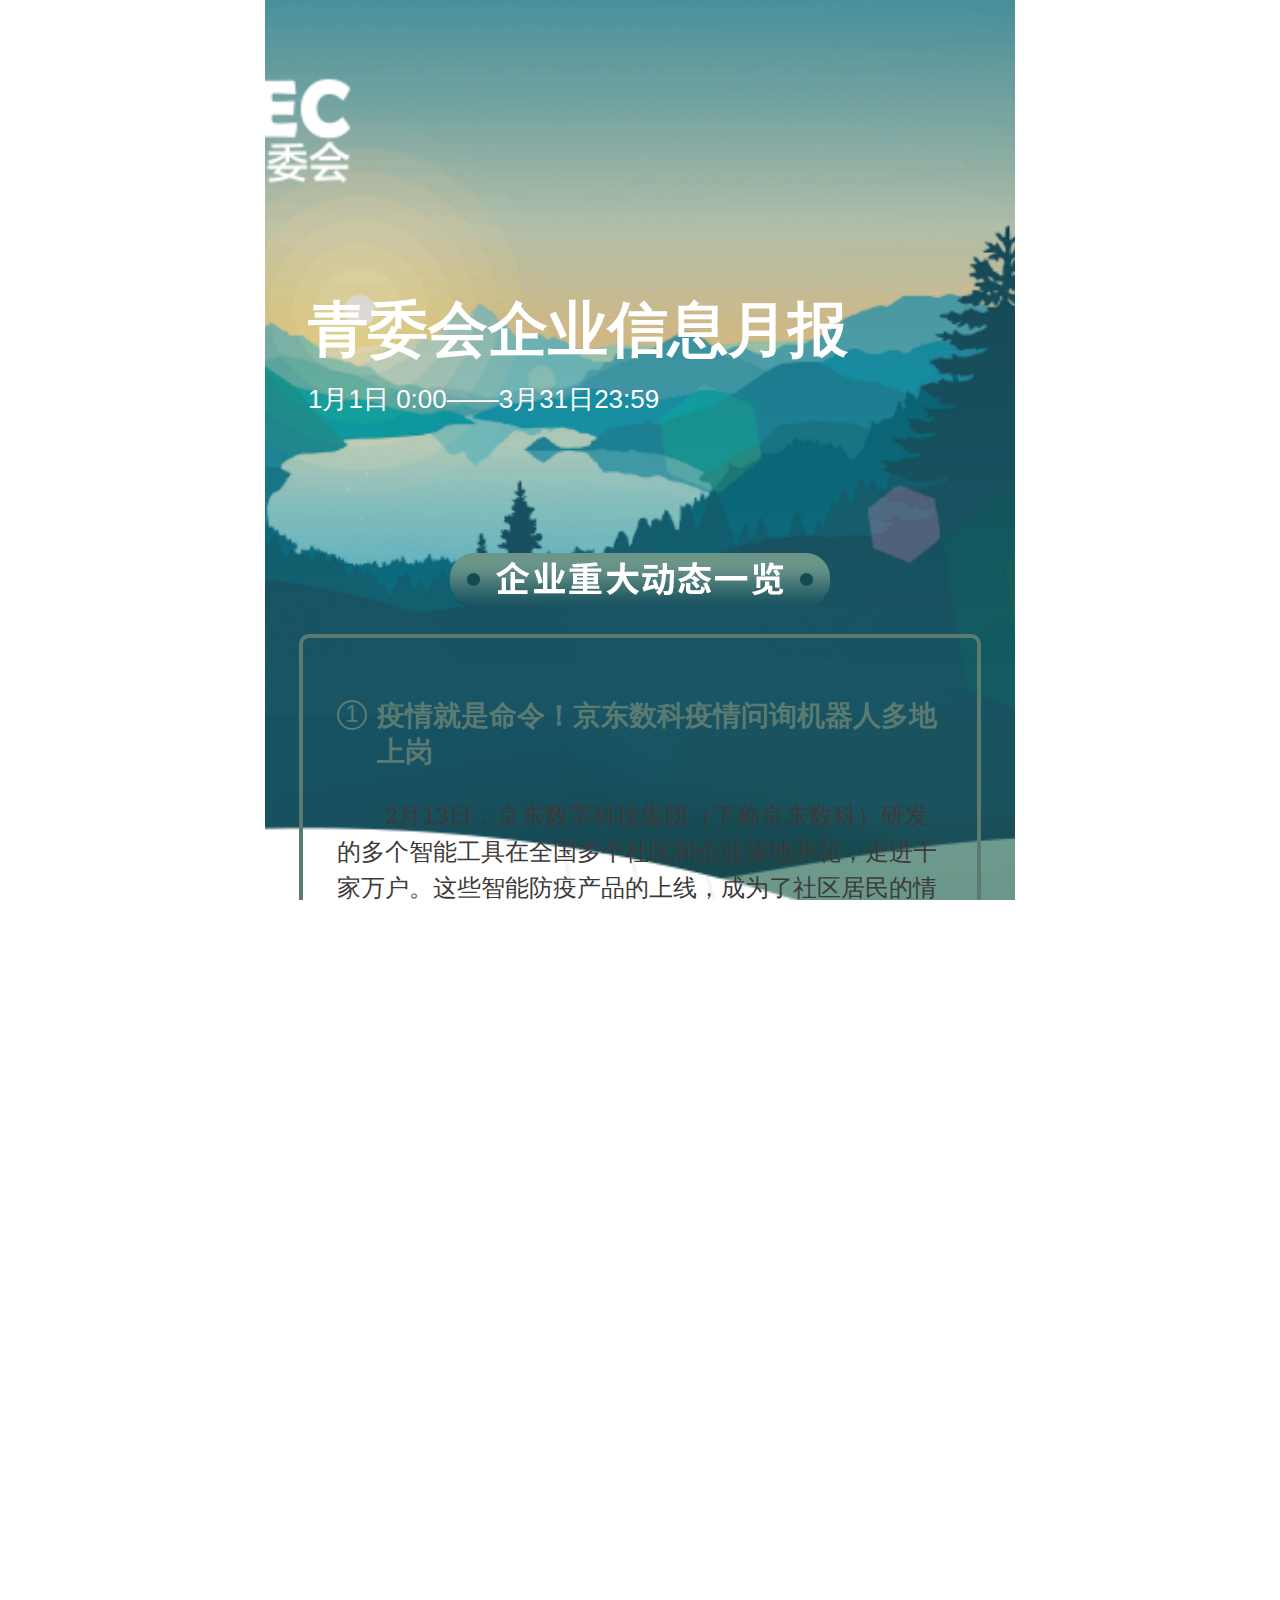
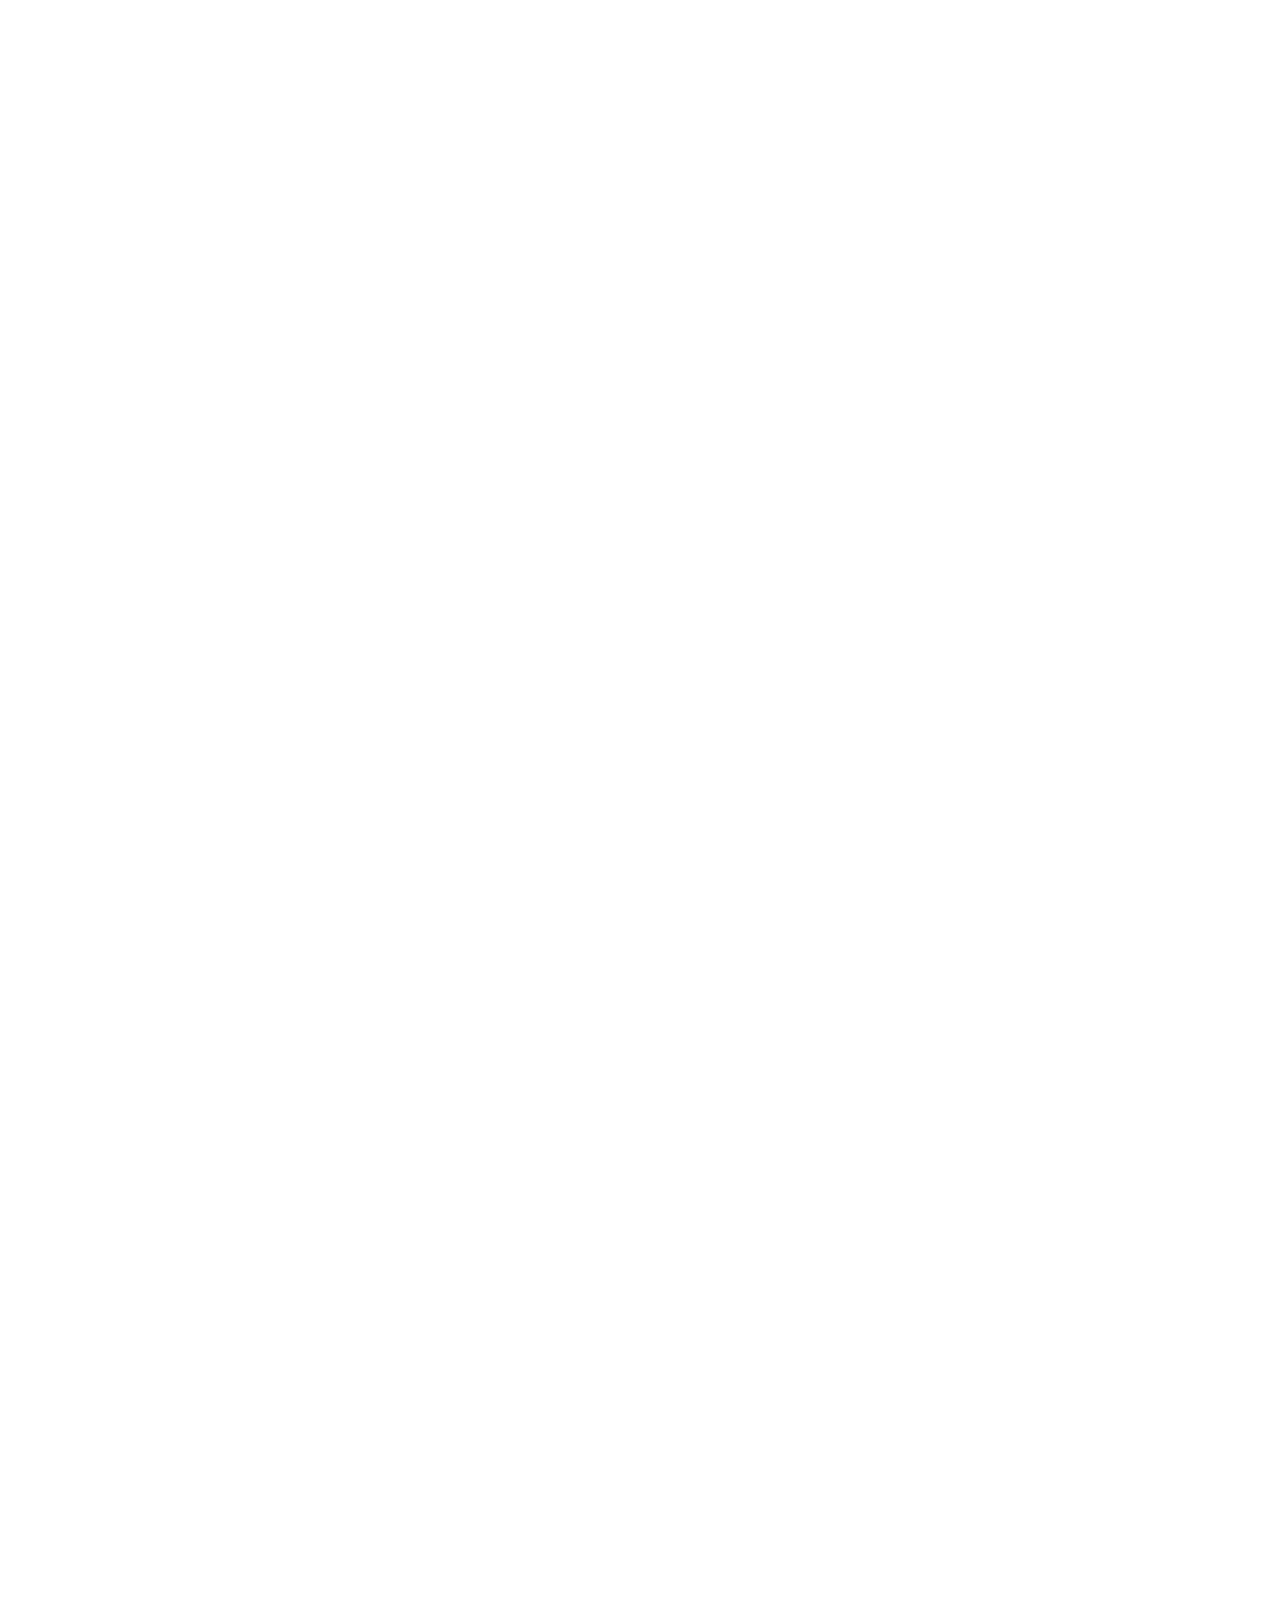
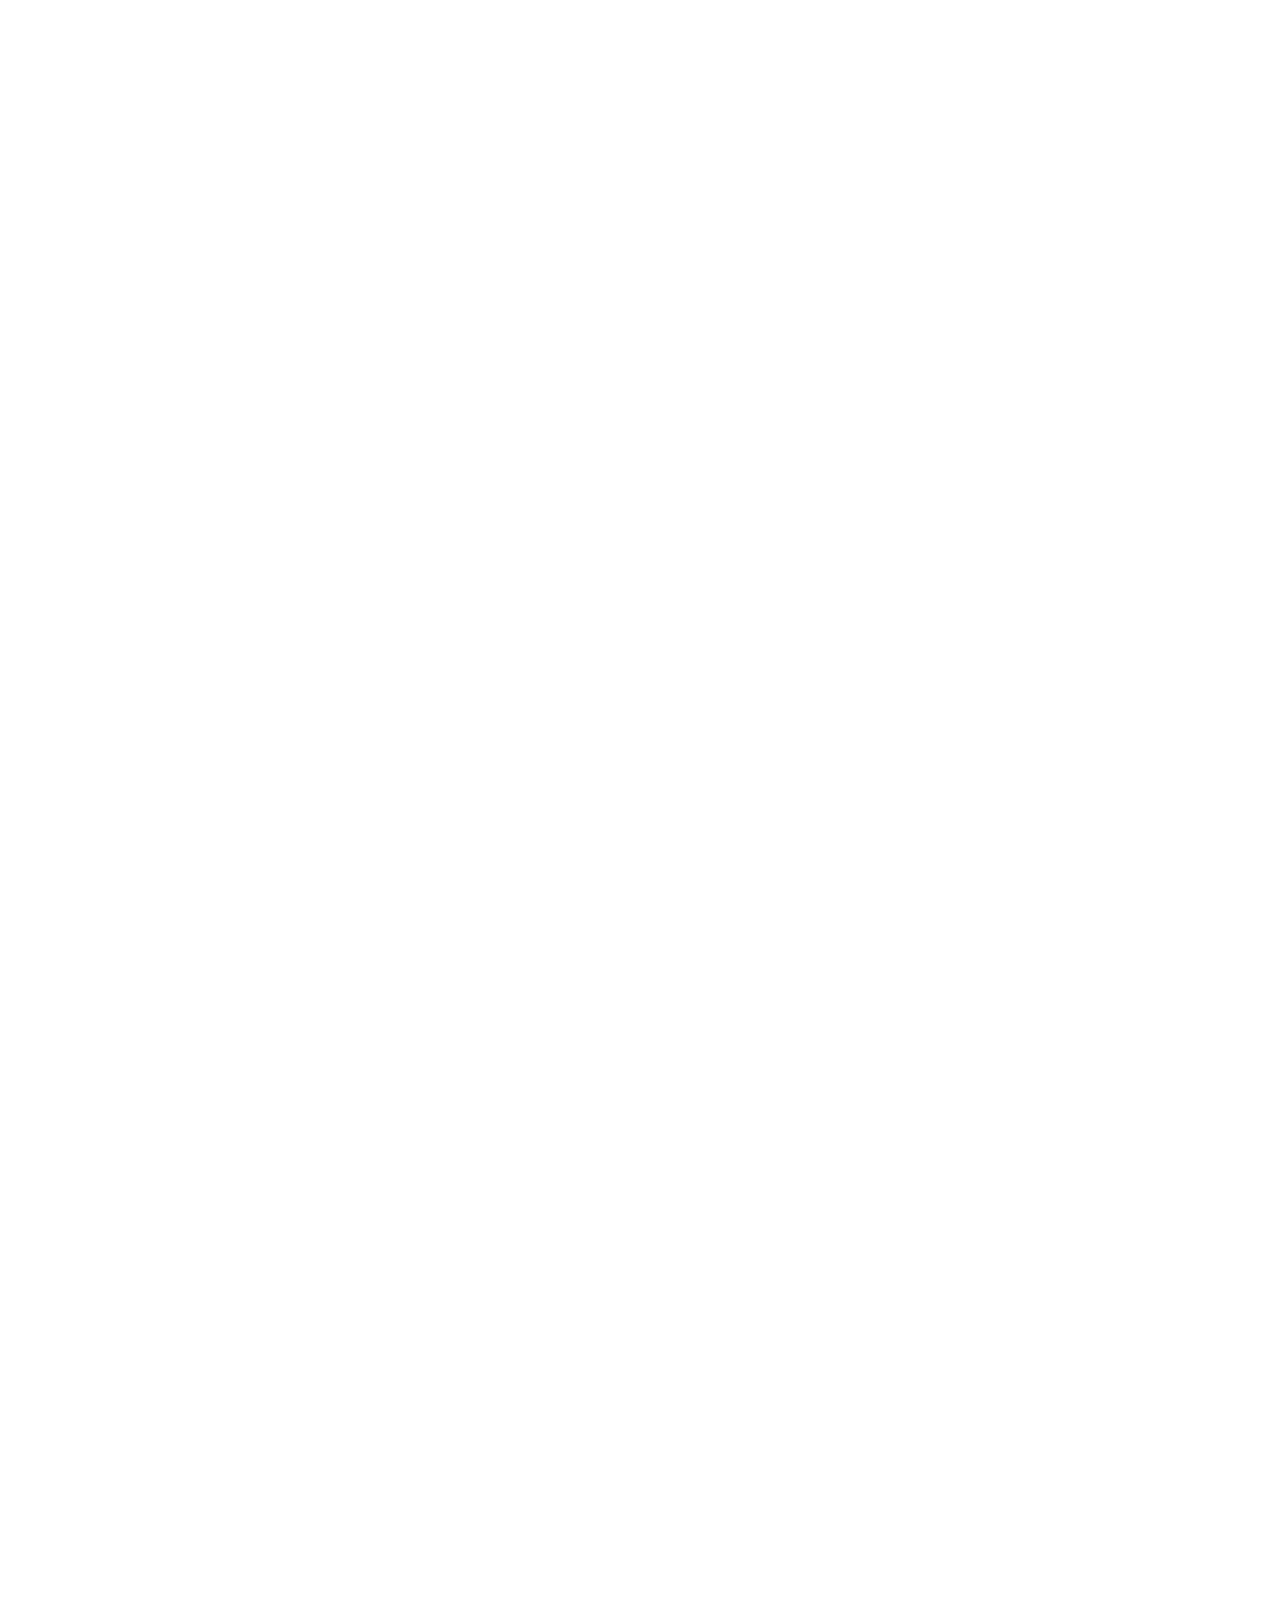
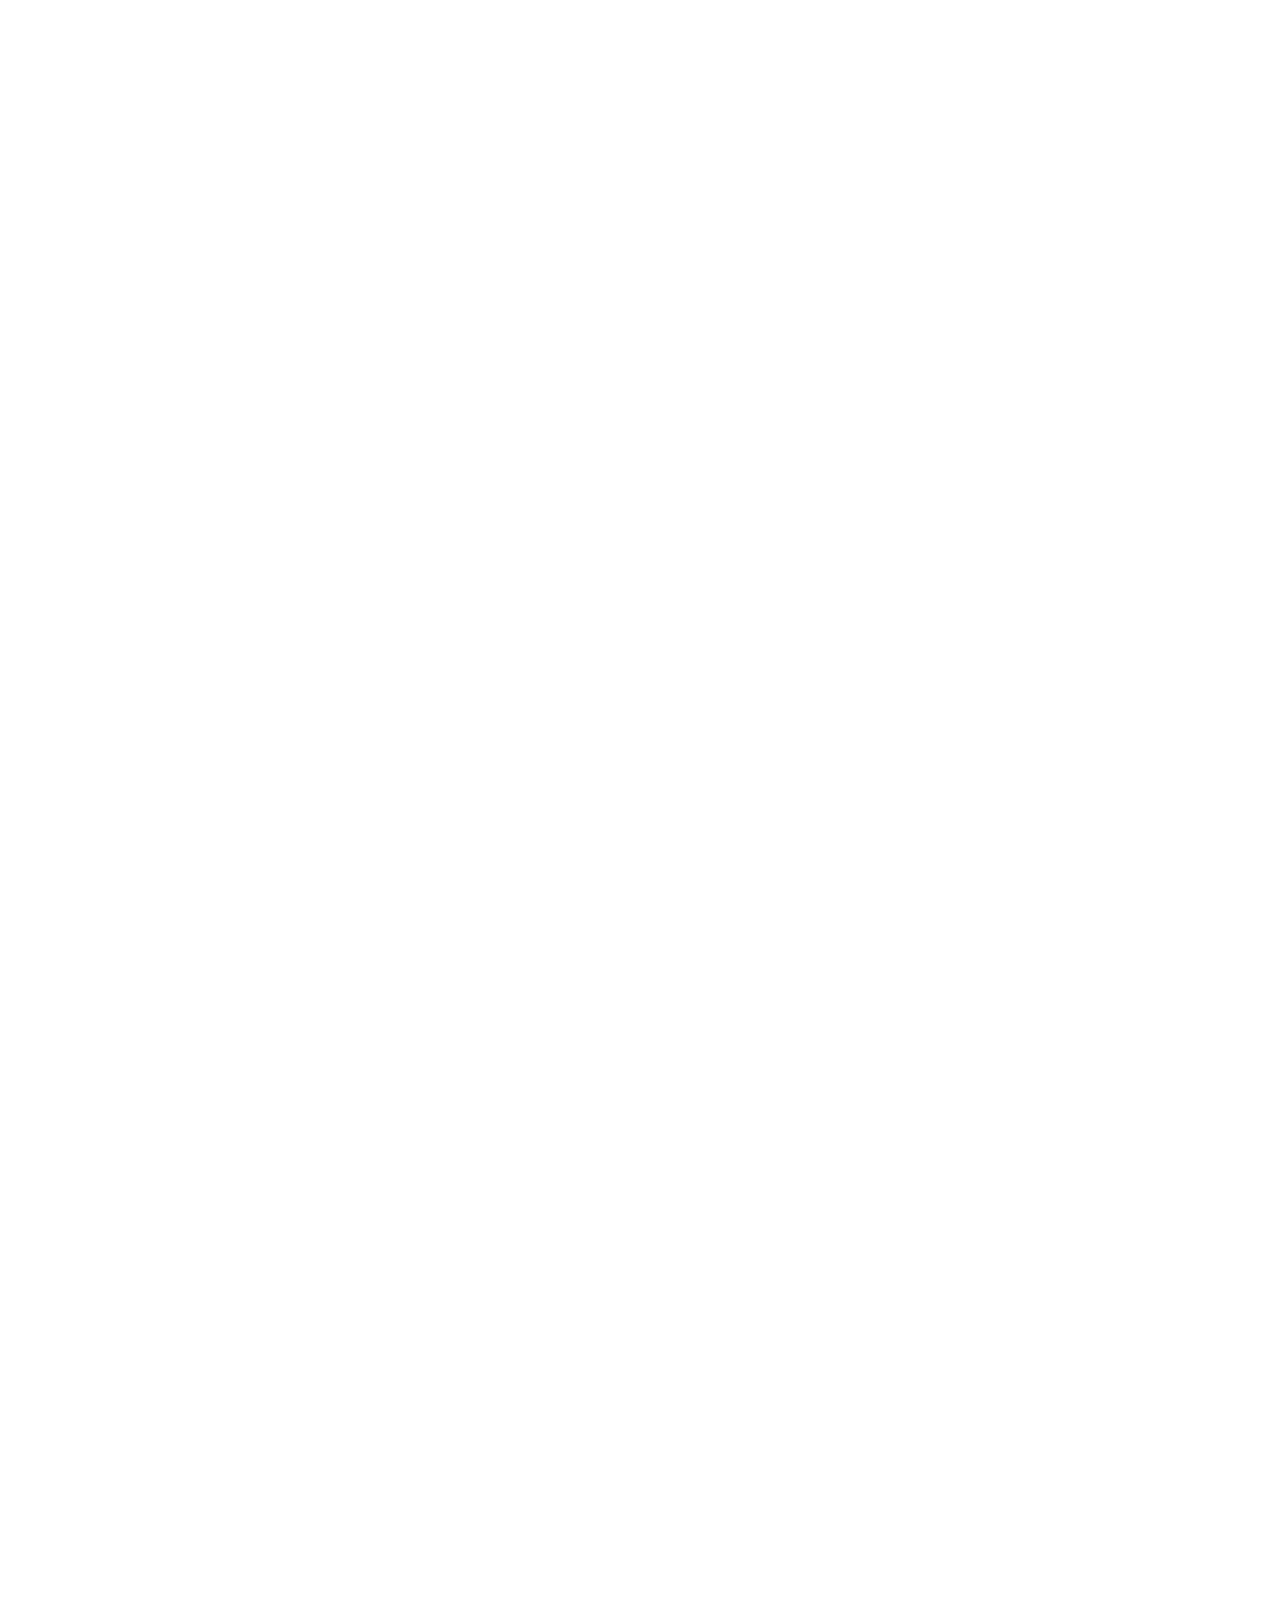
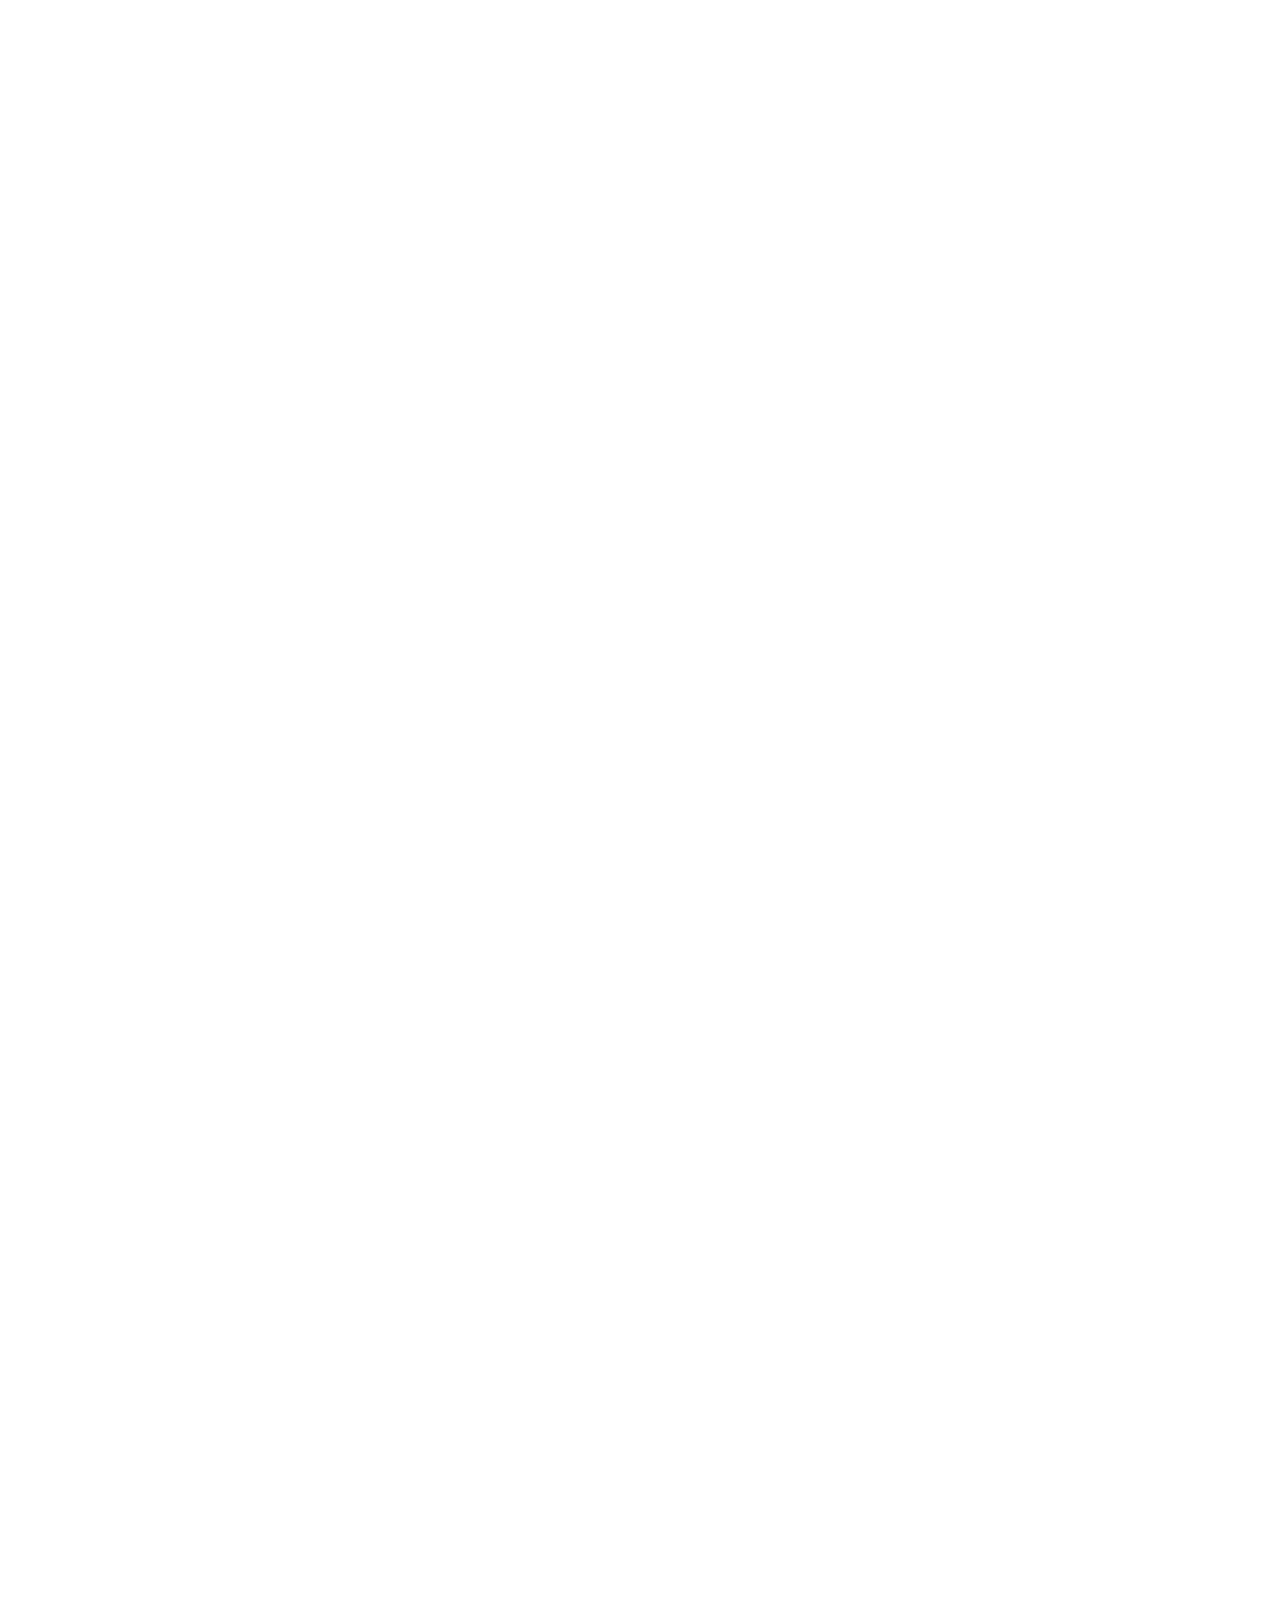
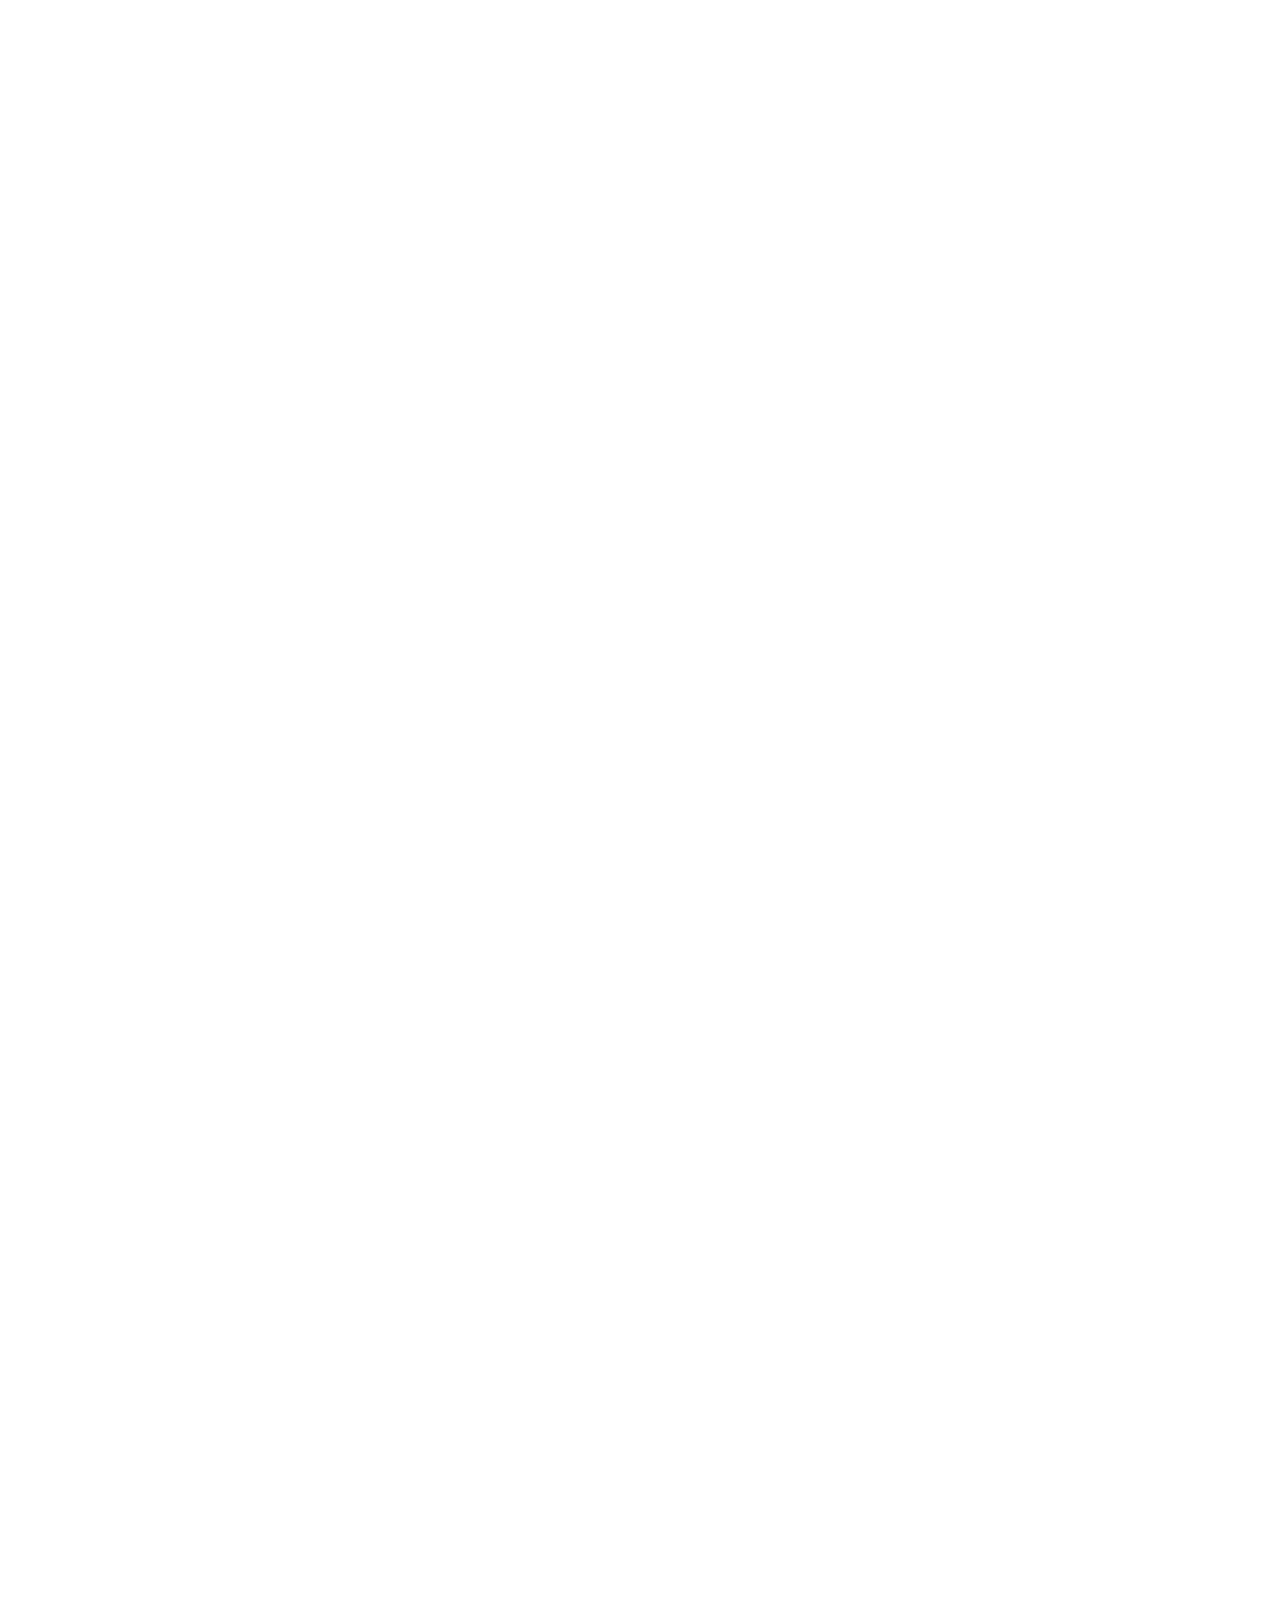
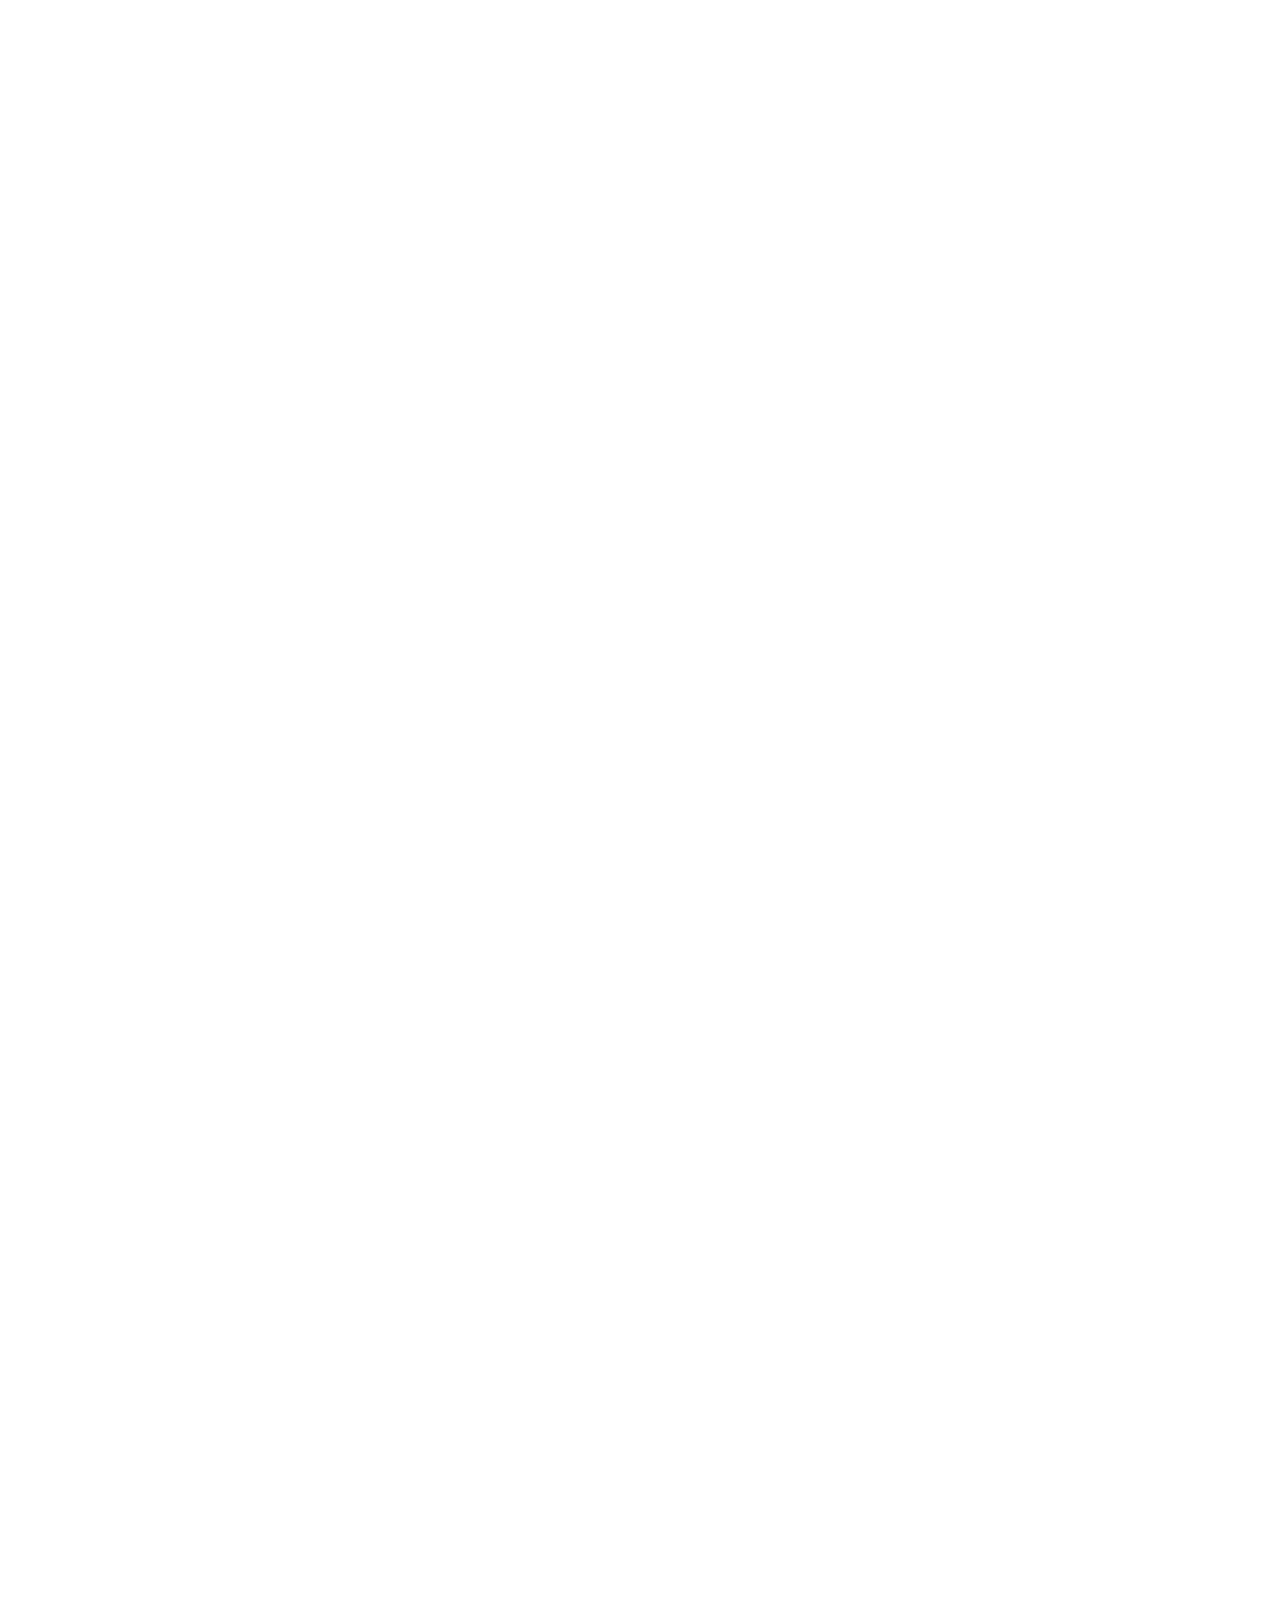
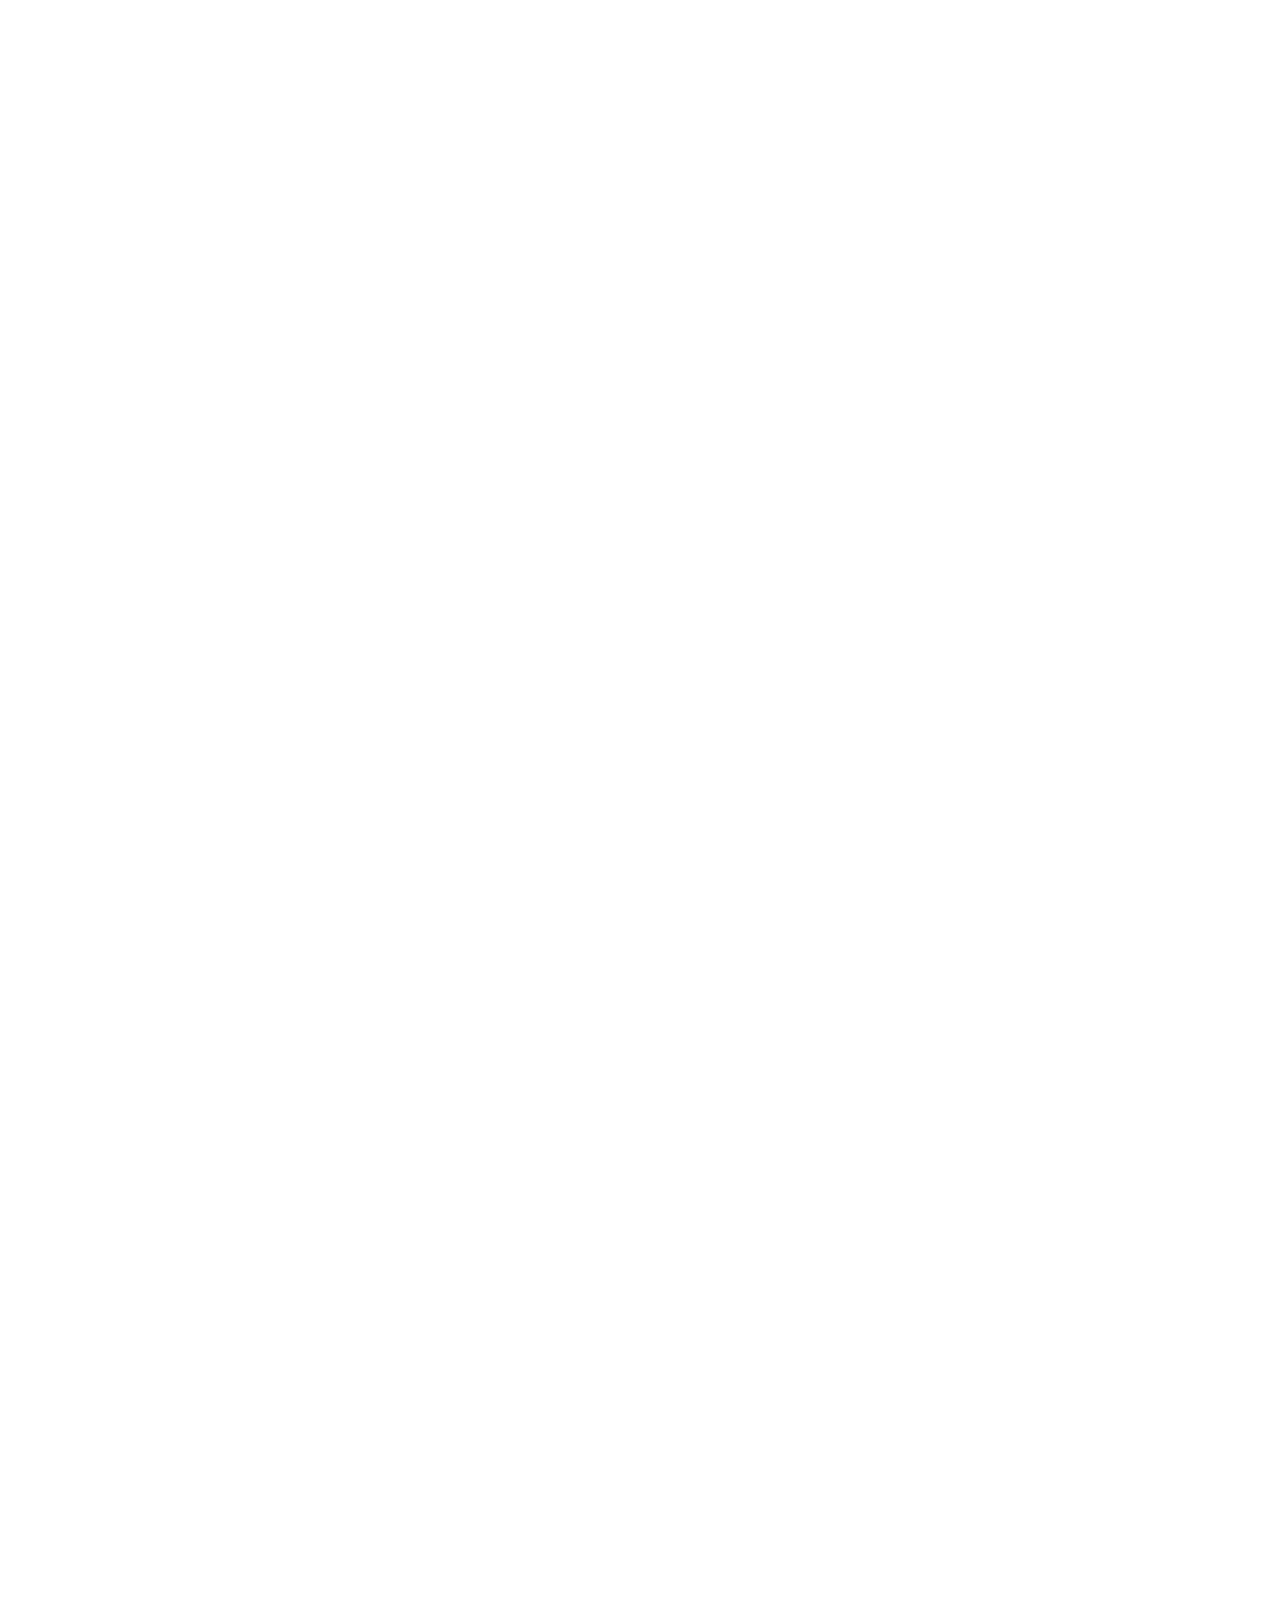
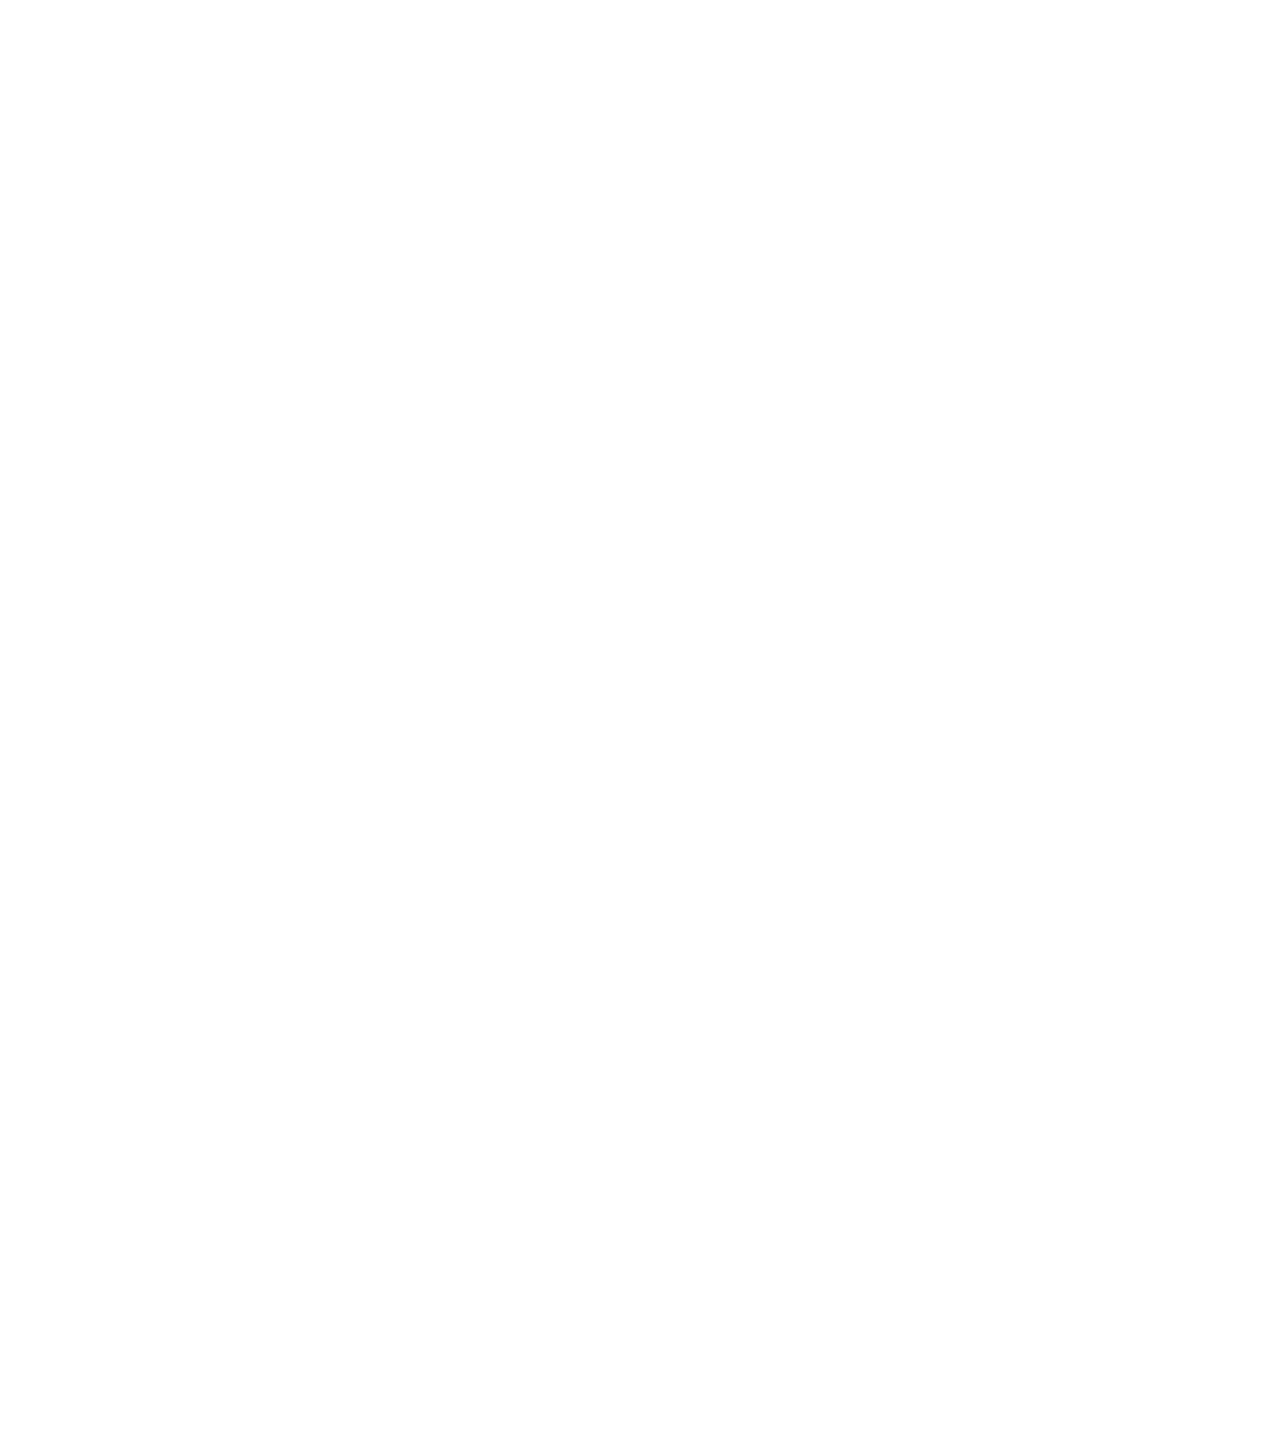
==== commit bfcfa798: "Update index.html" ====
--- a/qingweihui/20200320/index.html
+++ b/qingweihui/20200320/index.html
@@ -3,7 +3,7 @@
 <head>
   <meta charset="UTF-8">
   <meta name="viewport" content="width=device-width, initial-scale=1.0">
-  <title>Document</title>
+  <title>APEC青委会</title>
   <script>
     (function(){
       let computed= function () {
@@ -178,8 +178,8 @@
             text:"1月14日，中国人民银行营业管理部向社会公示了首批6个金融科技创新监管试点应用。这6个应用分别为：基于物联网的物品溯源认证管理与供应链金融(工商银行)、微捷贷产品(农业银行)、中信银行智令产品(中信银行/中国银联/度小满/携程)、AIBank Inside产品(百信银行)、快审快贷产品(宁波银行)、手机POS创新应用(中国银联/小米数科/京东数科)。"
           },
           {
-            title:"胡润首次发布中国民企500强，19家农业产业化国家重点龙头企业上榜",
-            text:"近日，胡润研究院发布《2019胡润中国500强民营企业》榜单，19家农业产业化国家重点龙头企业上榜，其中包括新希望集团、永辉超市、通威集团等企业。"
+            title:"胡润首次发布中国民企500强",
+            text:"近日，胡润研究院发布《2019胡润中国500强民营企业》榜单。阿里巴巴、腾讯和平安保险以3.8万亿、2.9万亿和1.5万亿市值成为中国前三最值钱民企，华为以1.2万亿估值位列第四。另外，有19家农业产业化国家重点龙头企业上榜，其中包括新希望集团、永辉超市、通威集团等企业。大健康领域也有多家企业上榜，如恒瑞医药、迈瑞医疗、扬子江药业集团等。"
           },
           {
             title:"腾讯音乐与抖音达成转授权合作",
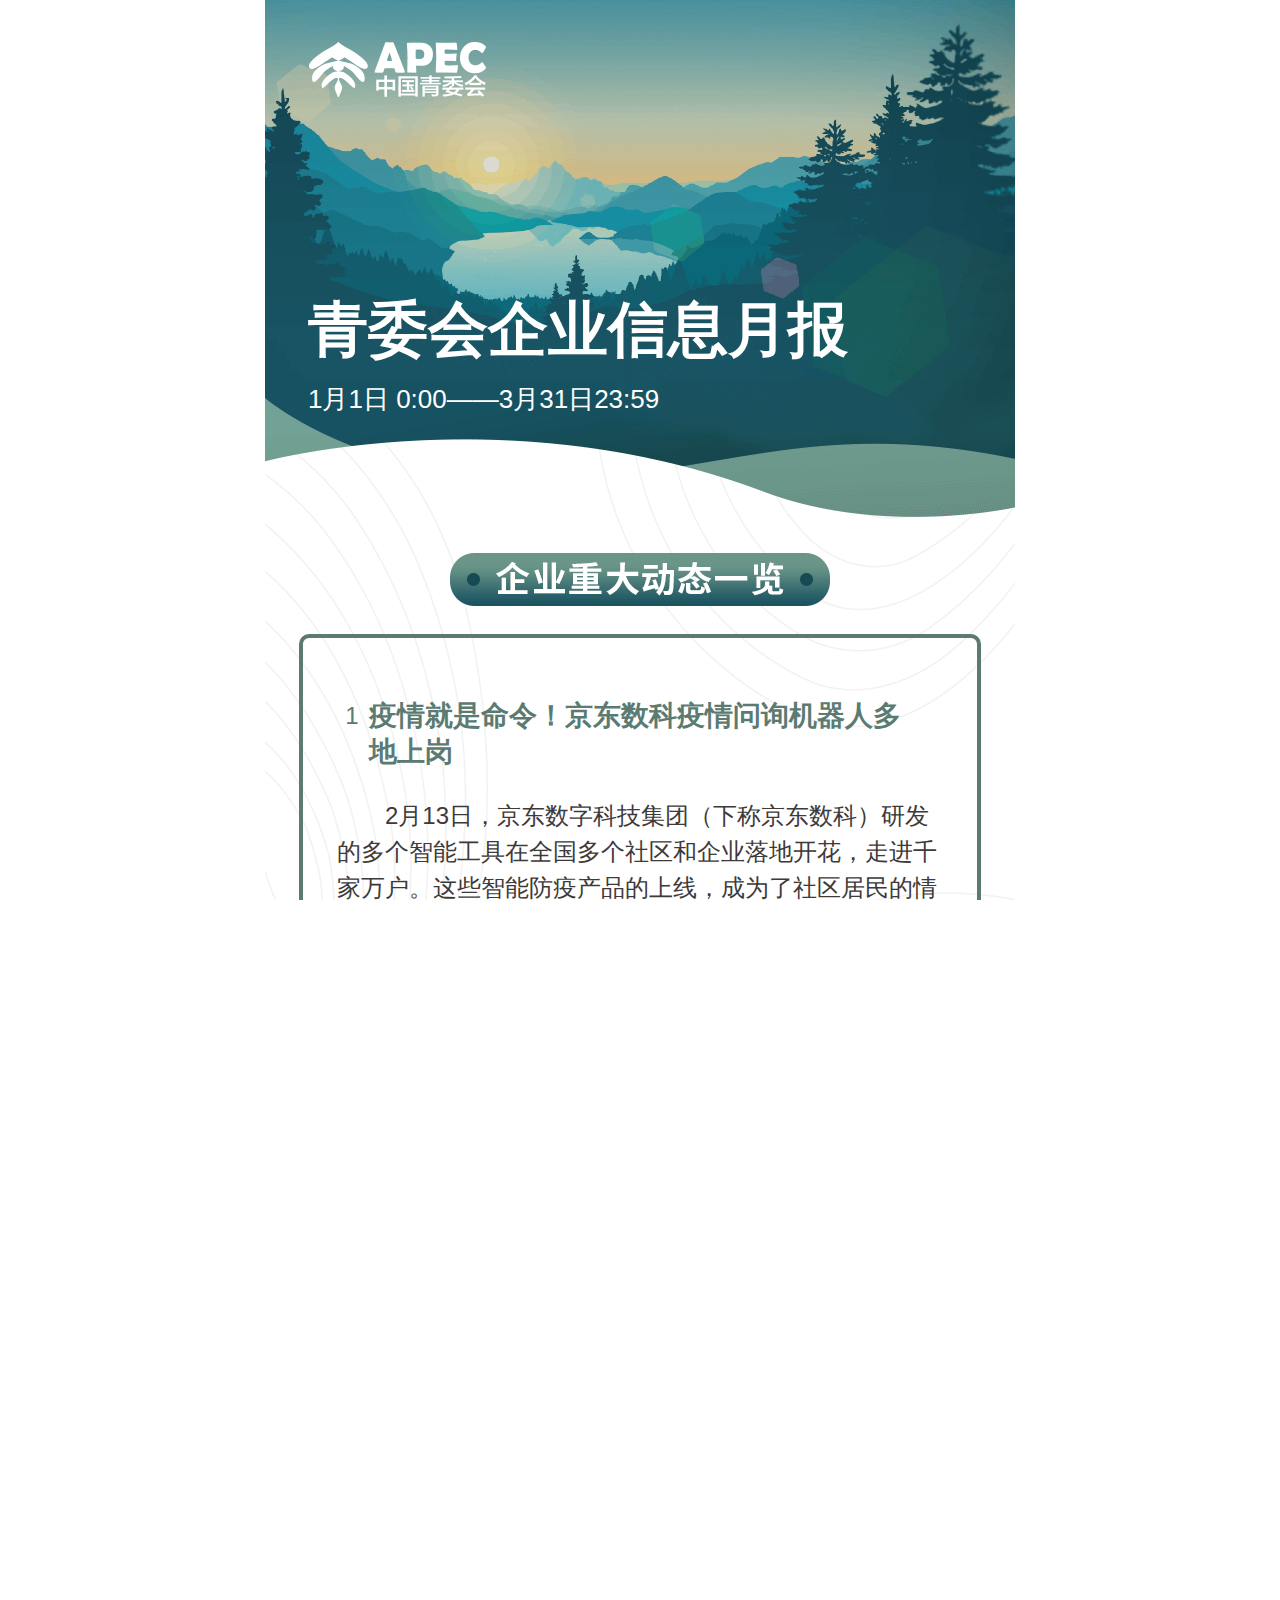
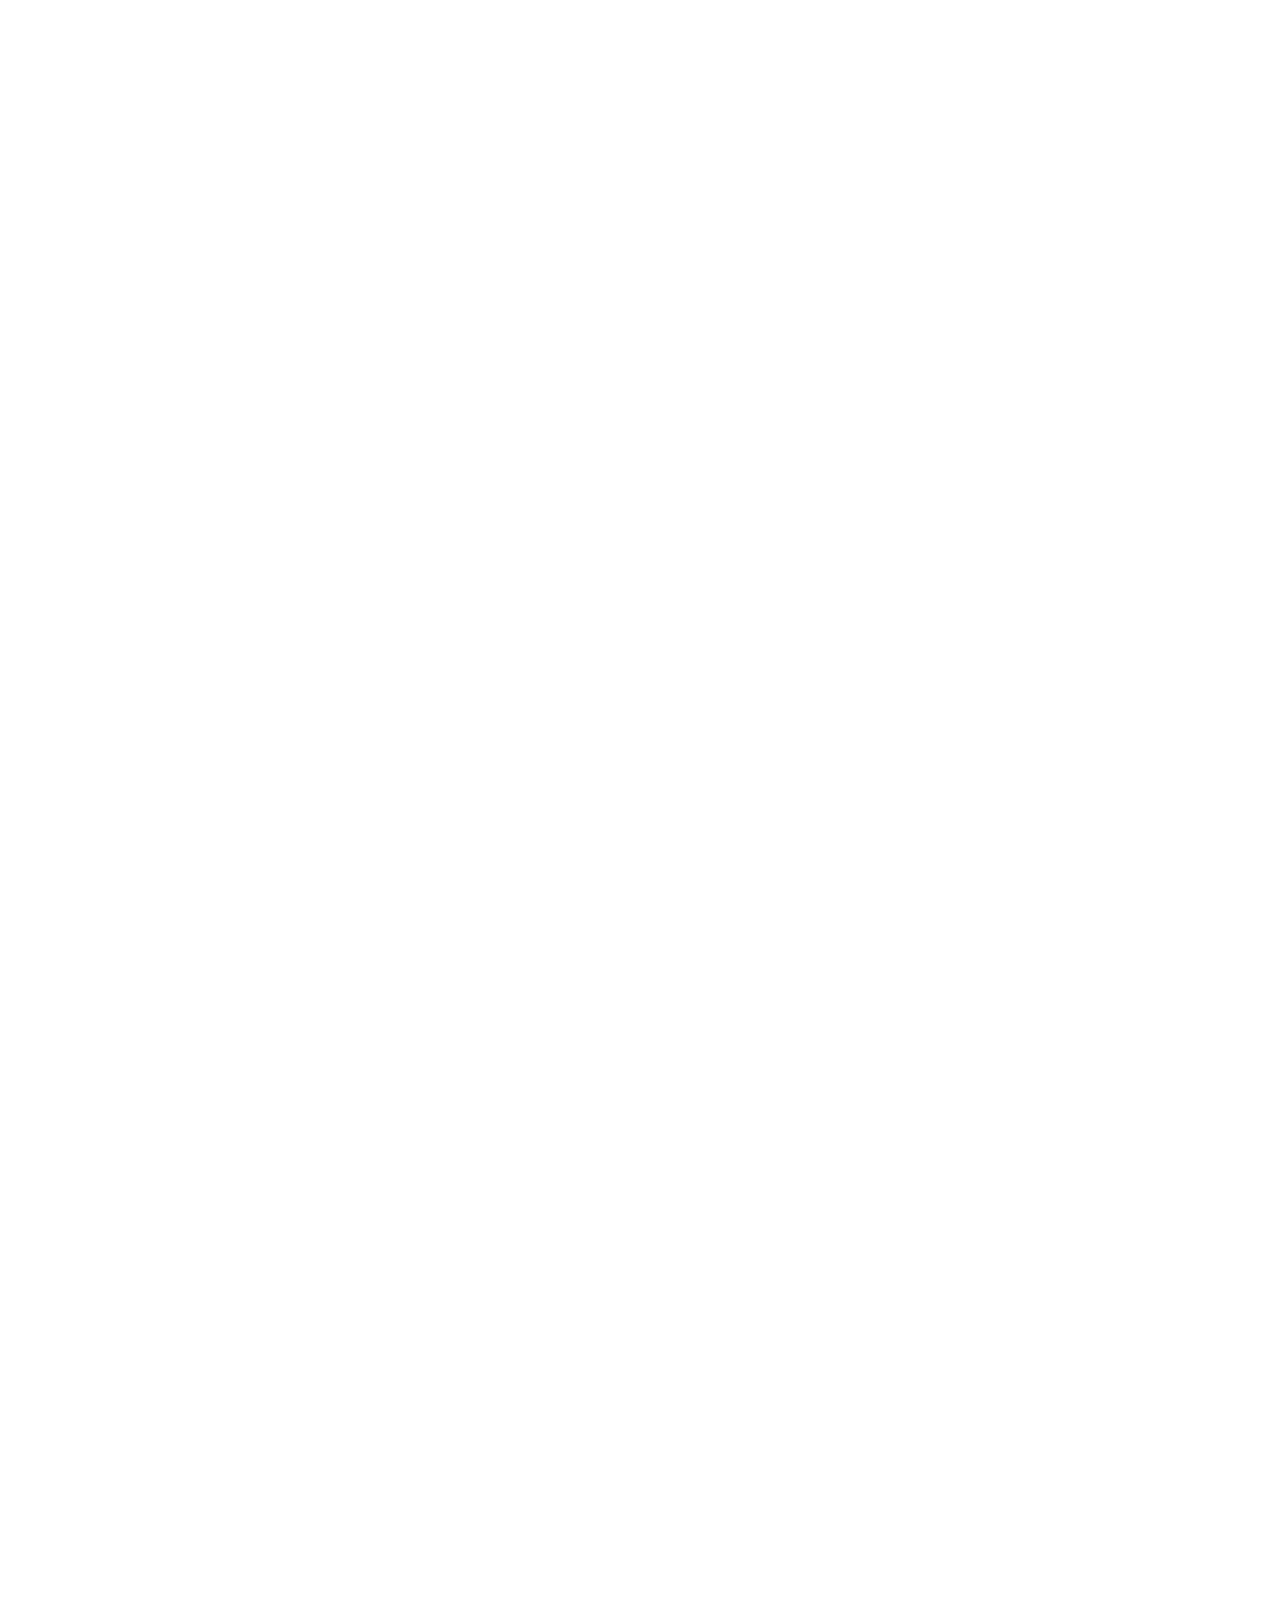
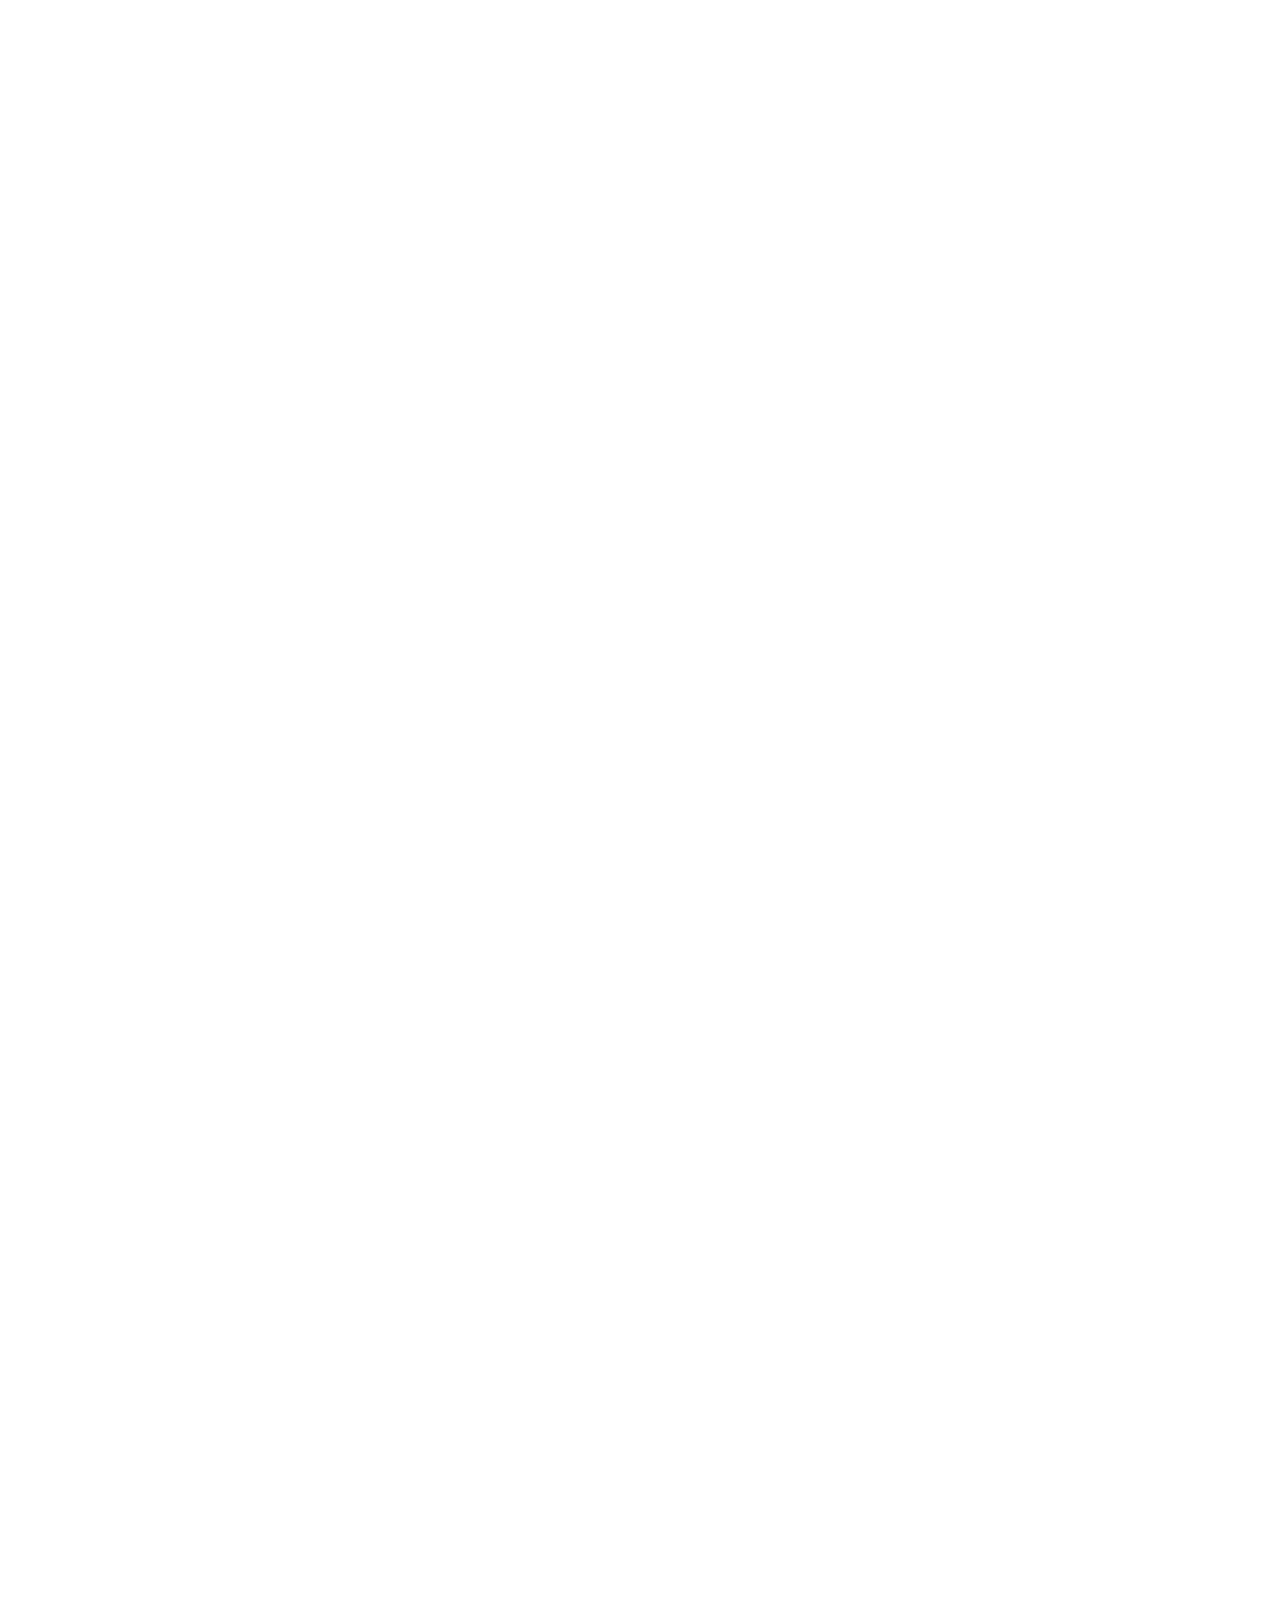
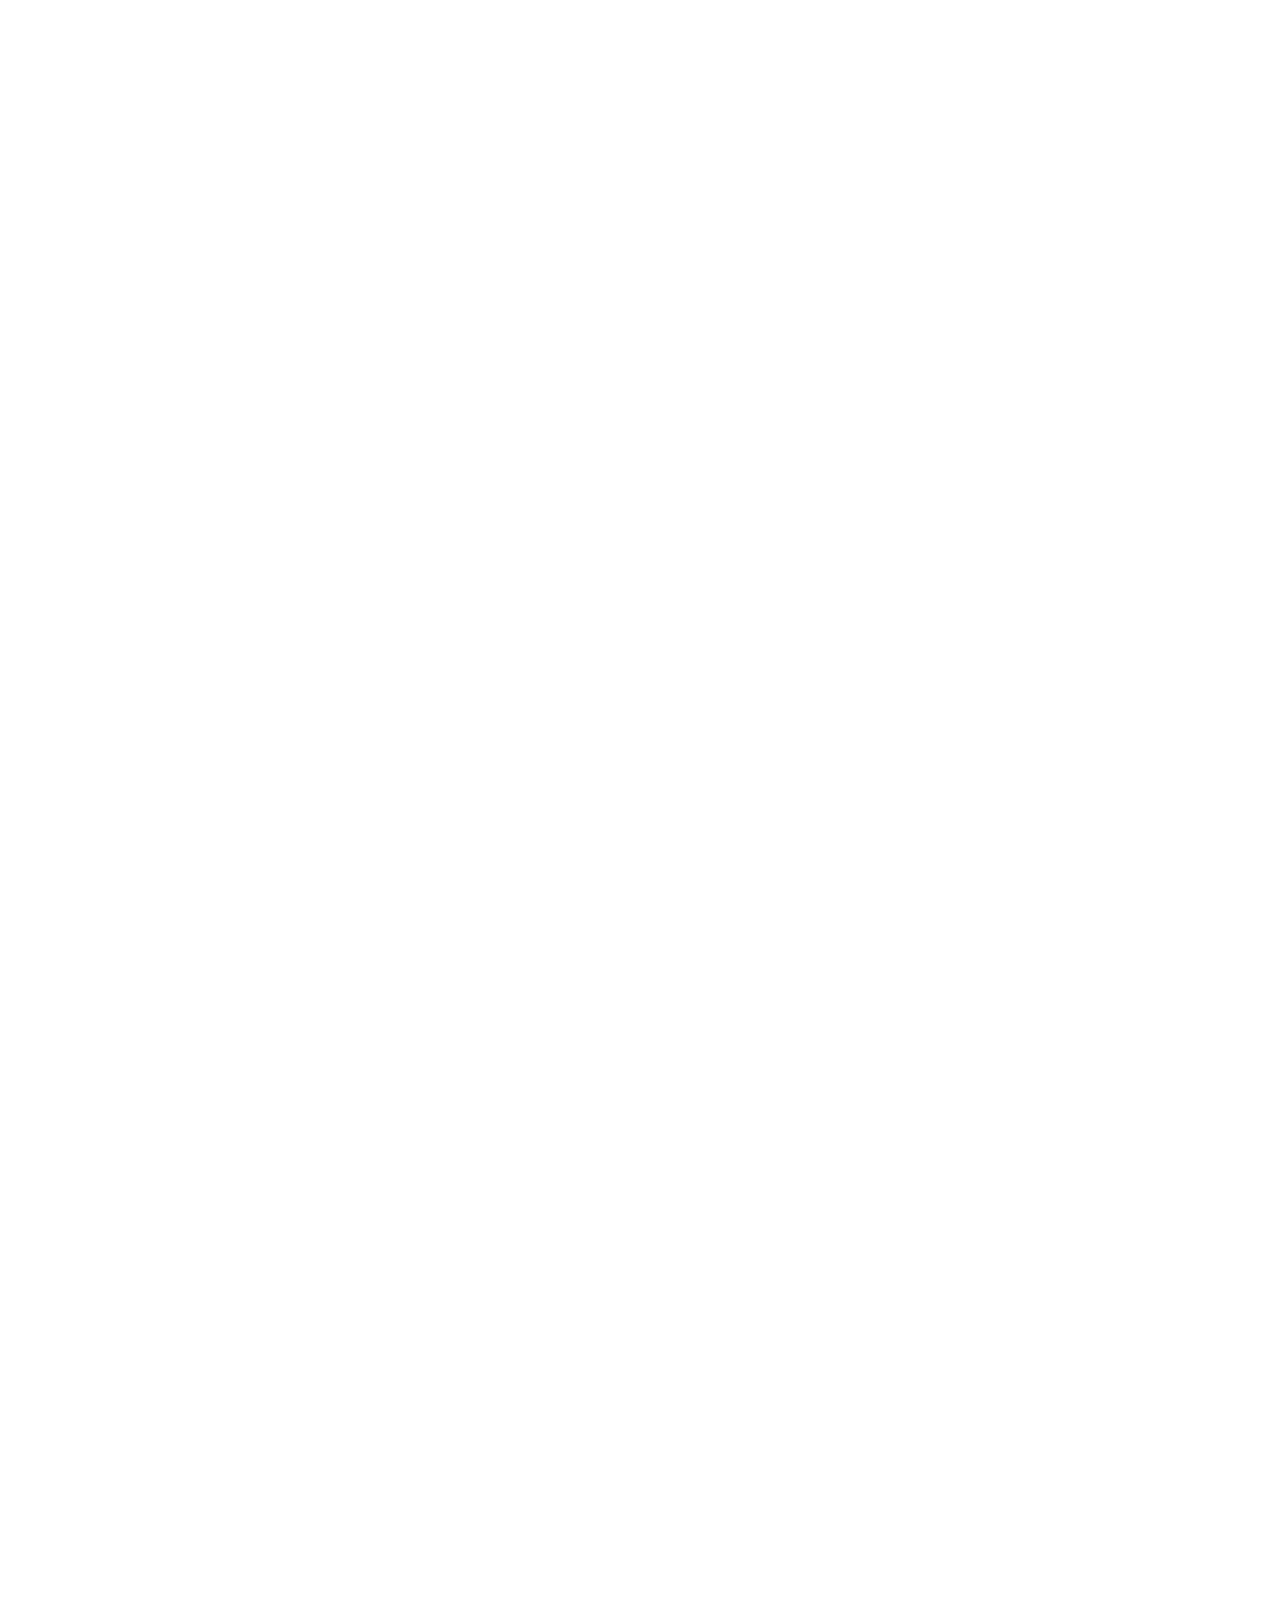
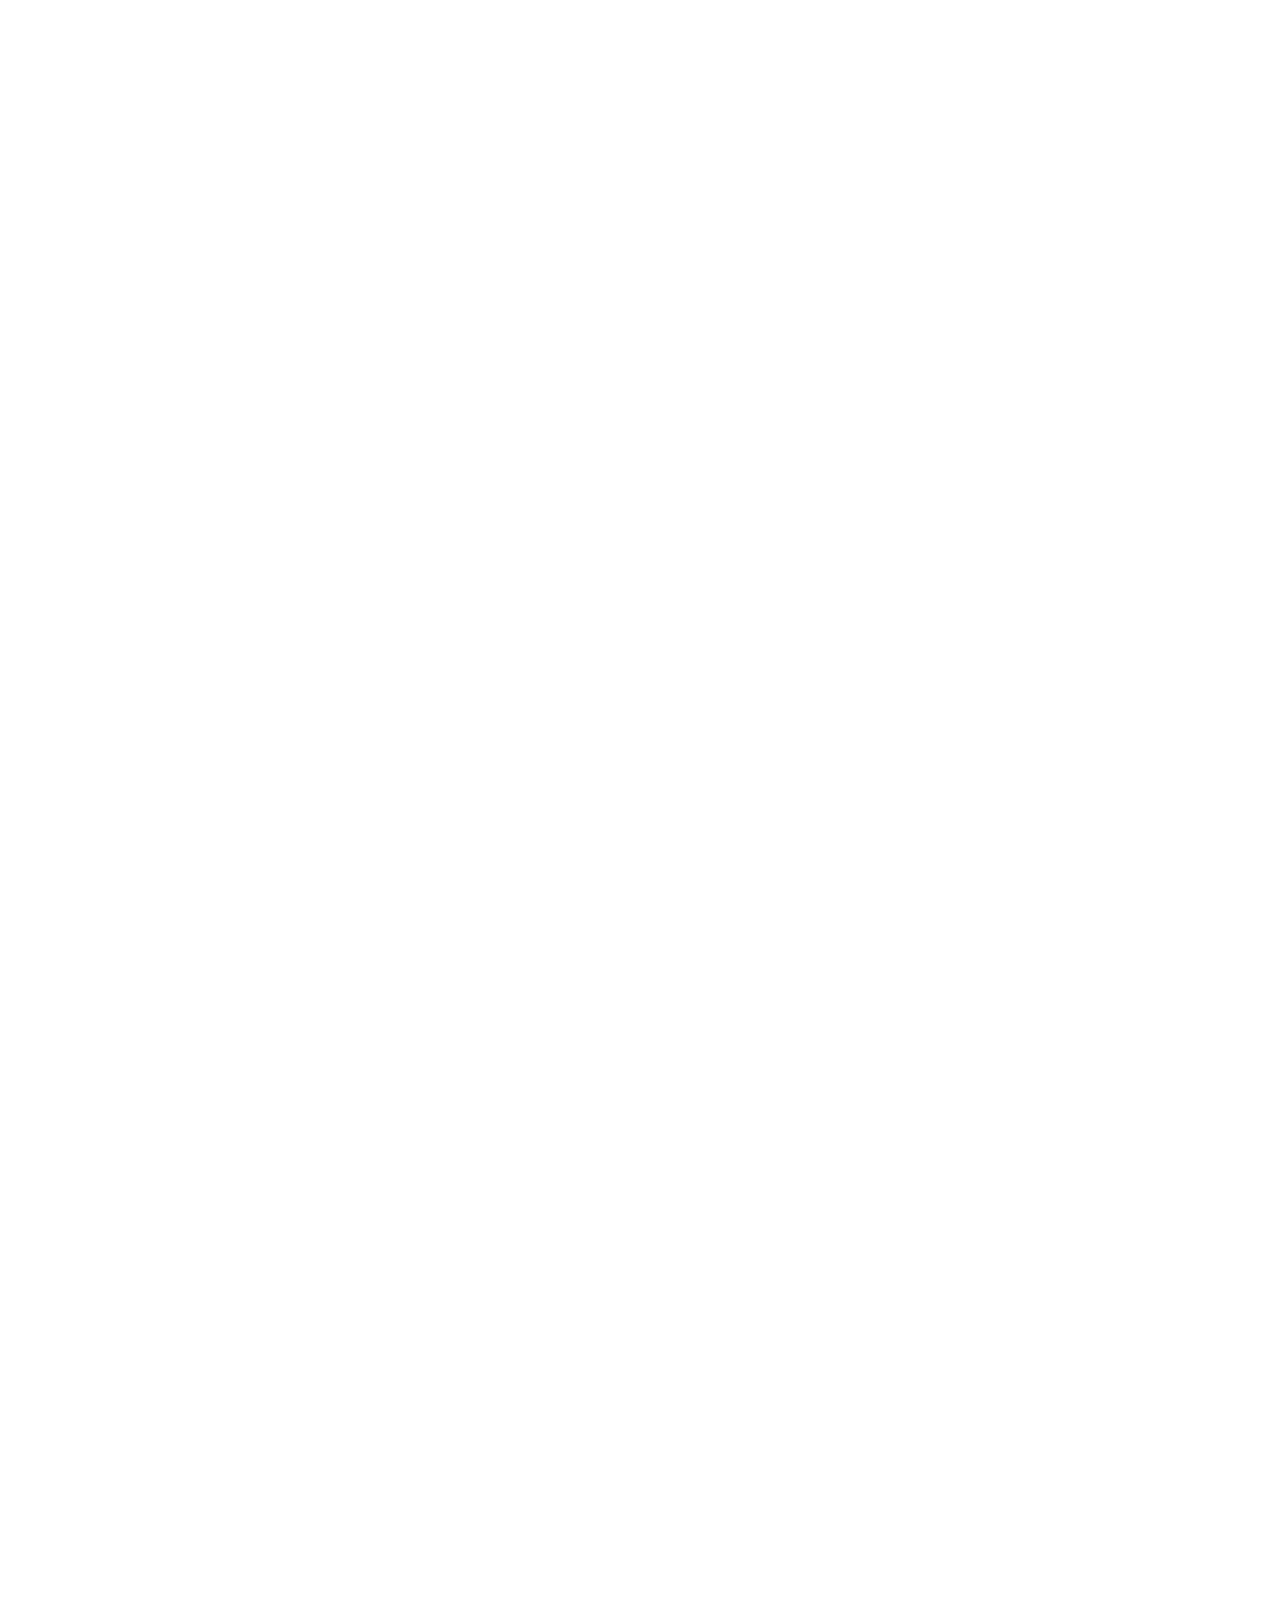
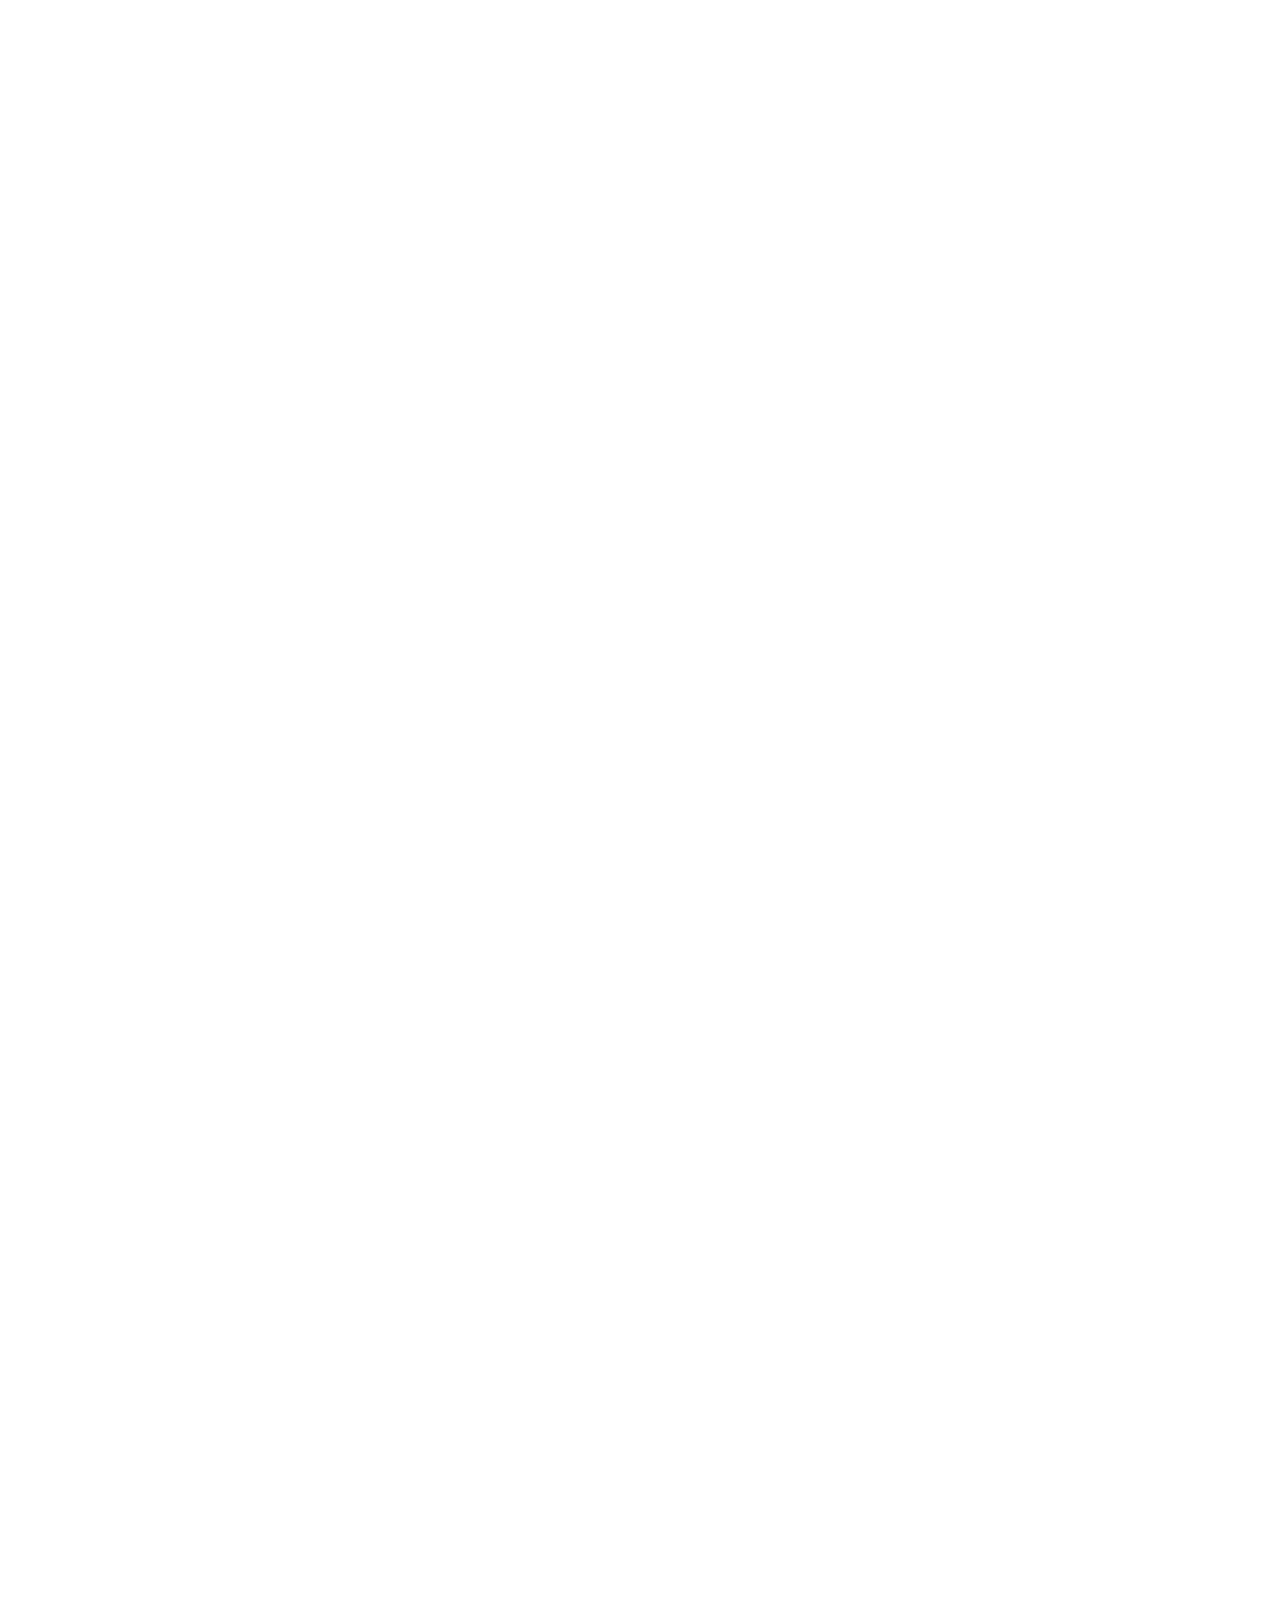
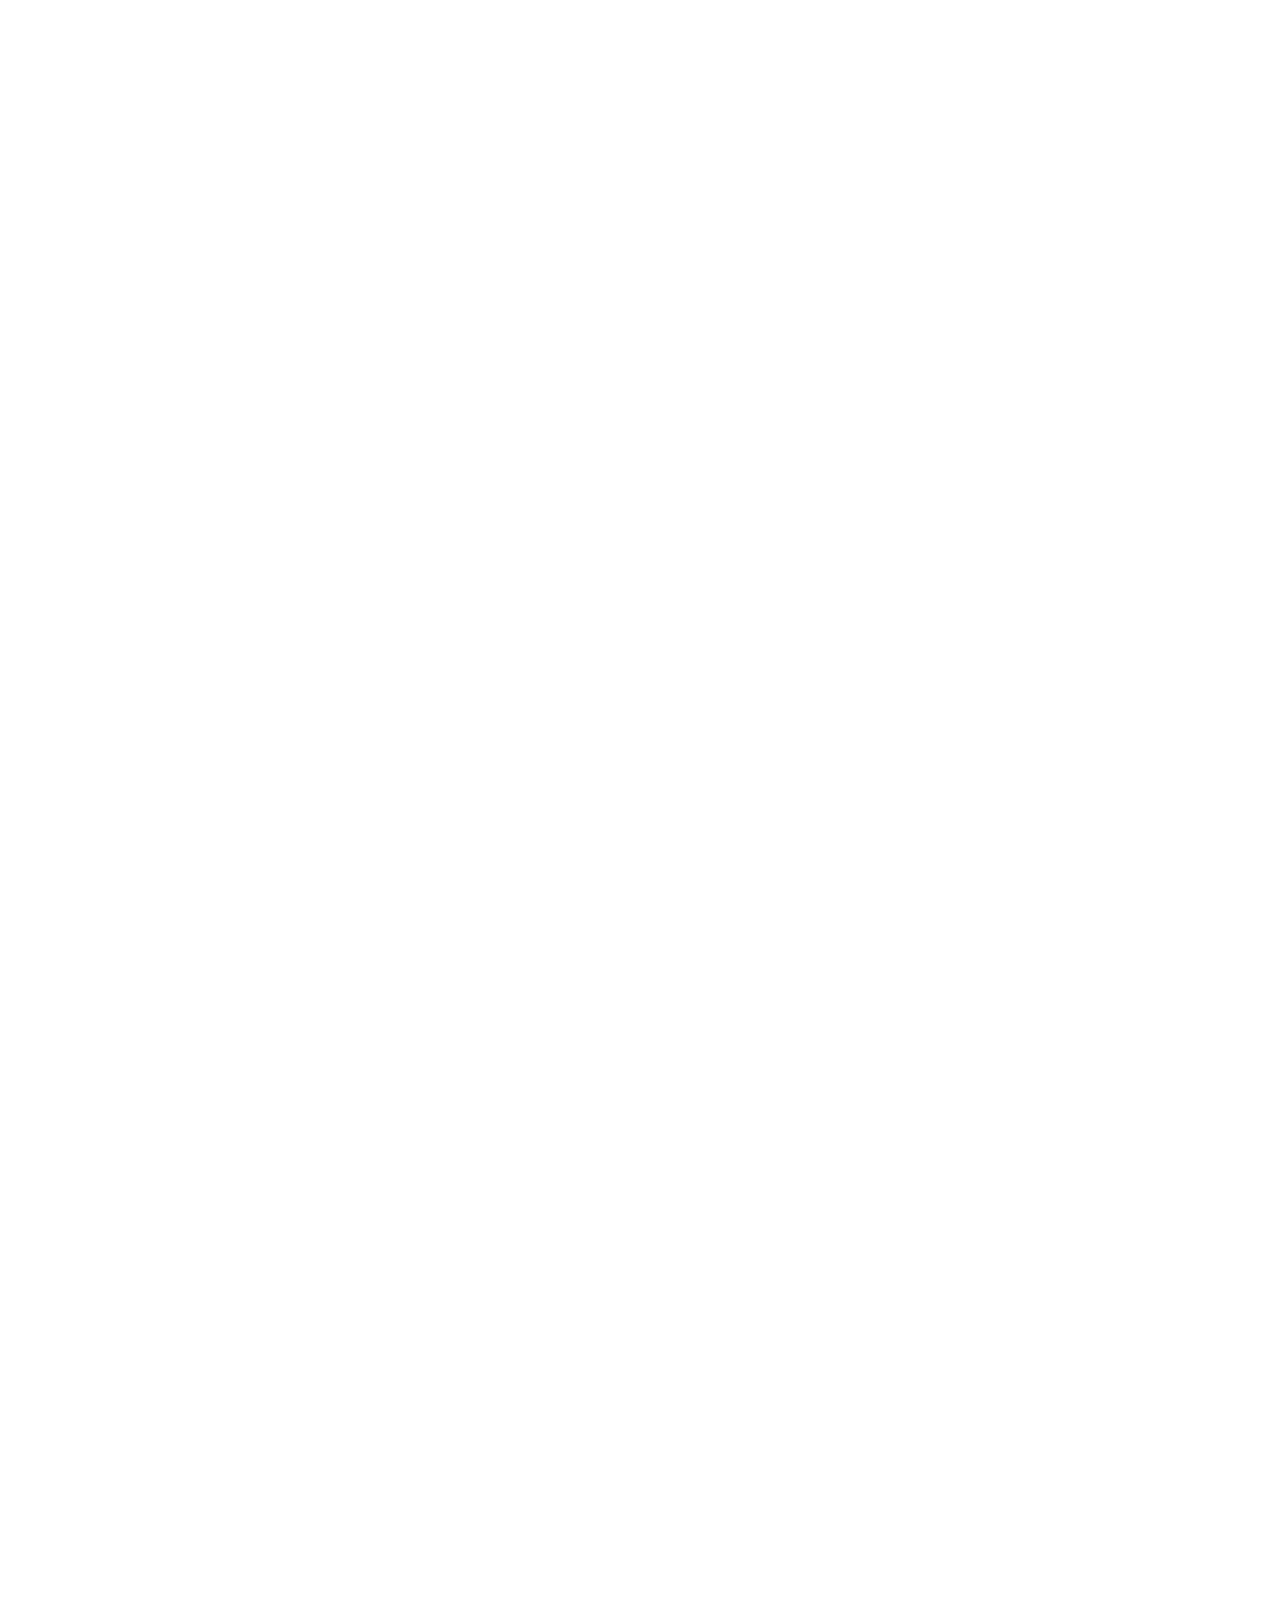
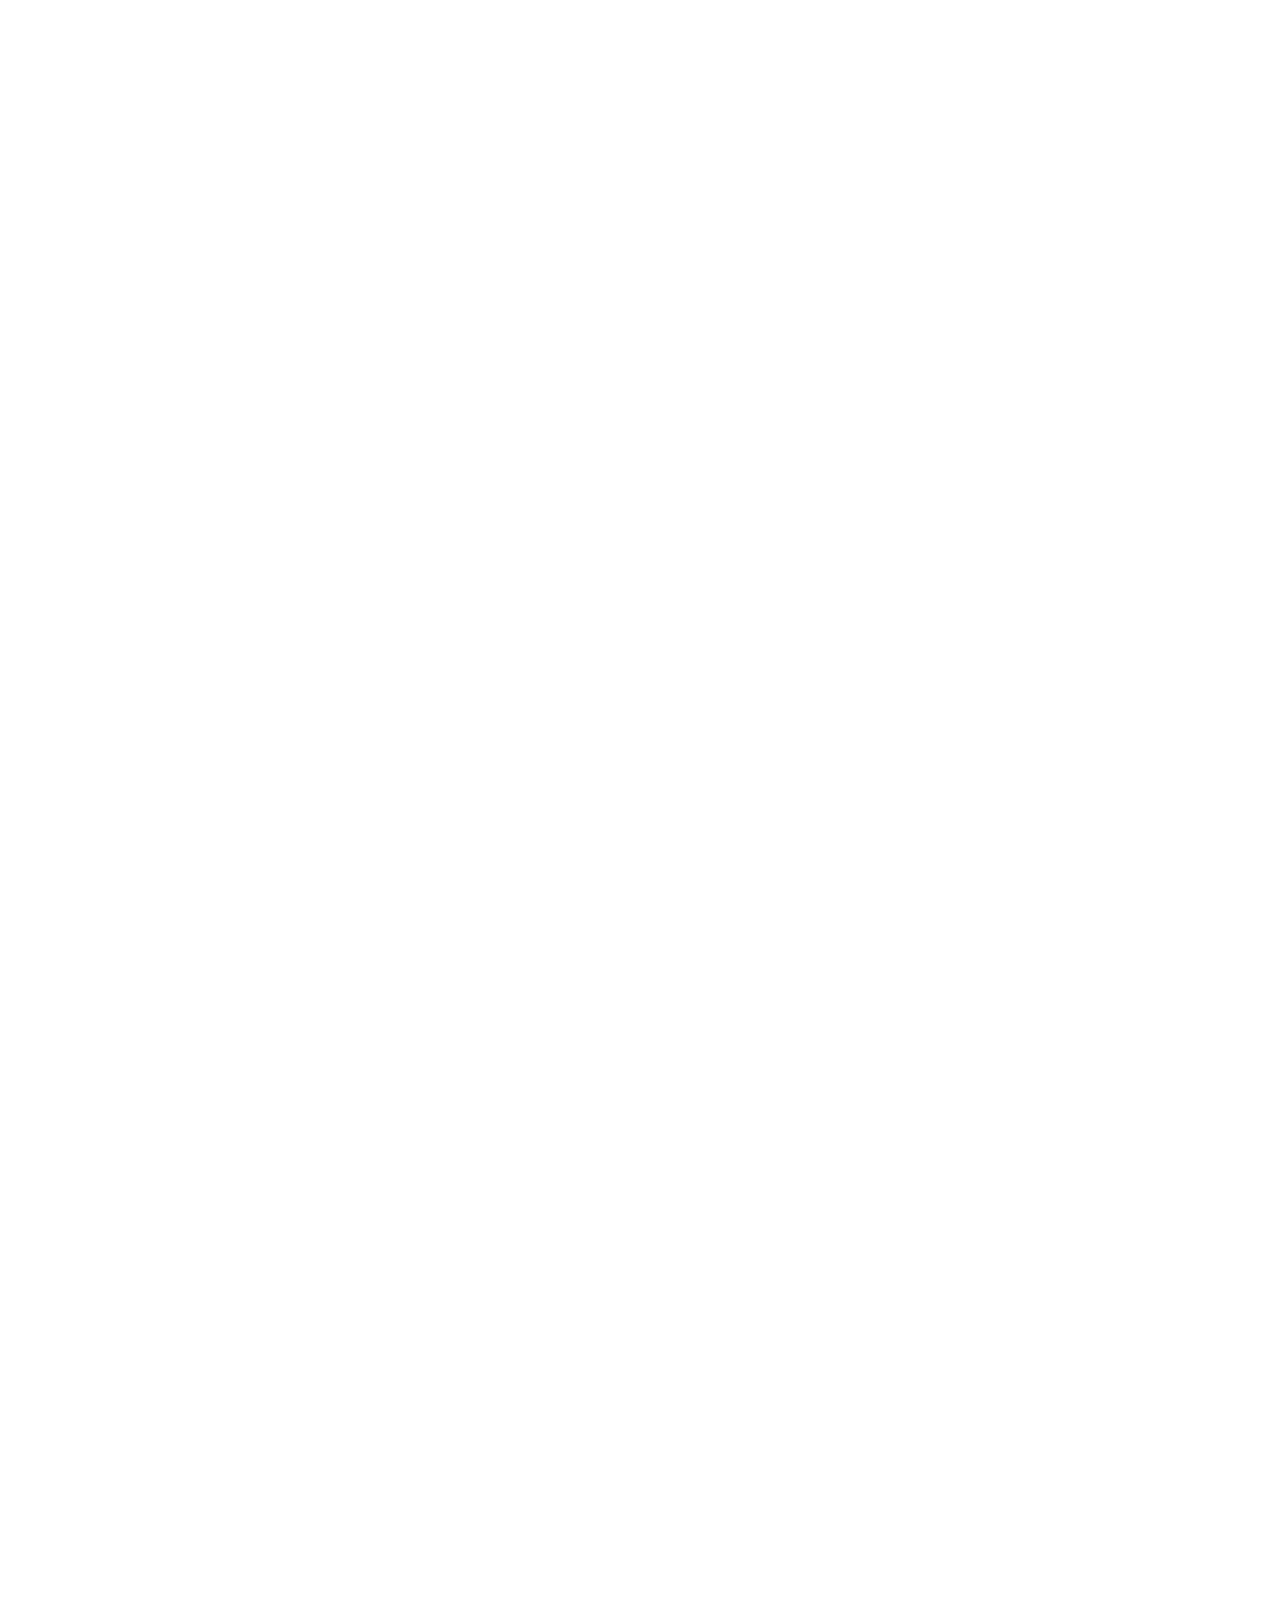
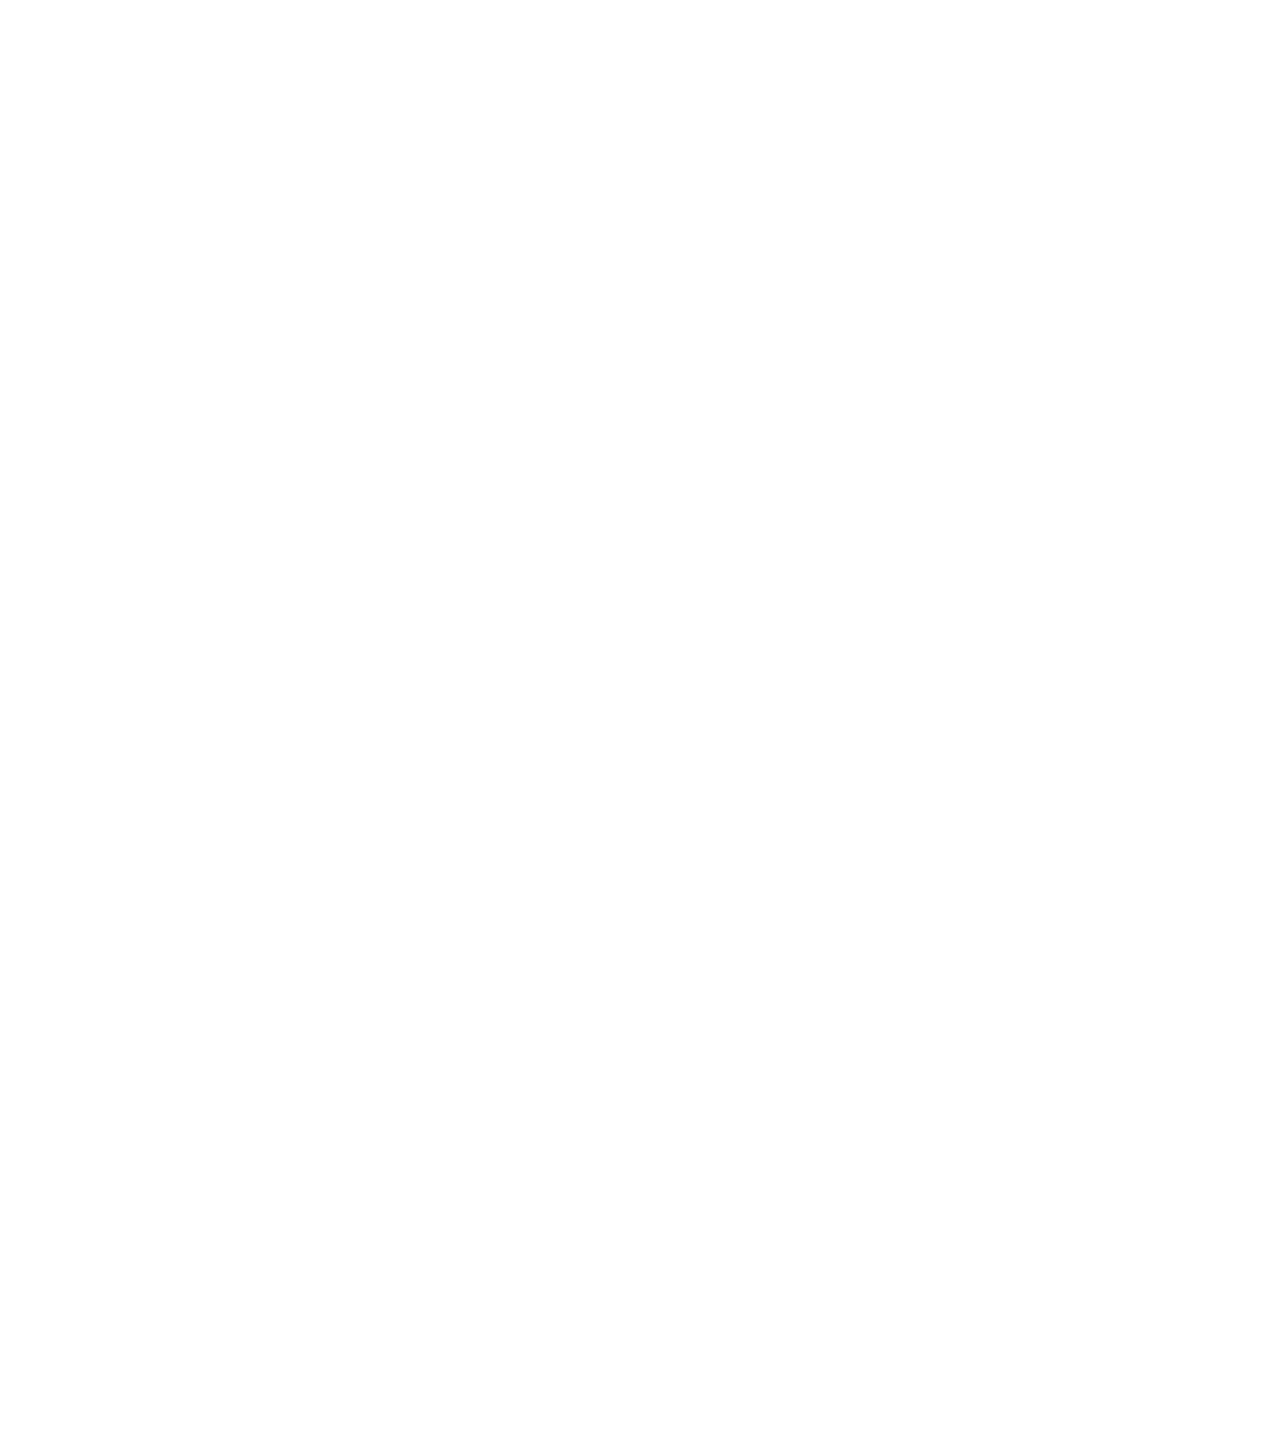
==== commit 810cd57c: "del" ====
--- a/qingweihui/20200320/index.html
+++ b/qingweihui/20200320/index.html
@@ -2,6 +2,7 @@
 <html lang="en">
 <head>
   <meta charset="UTF-8">
+  <link rel="icon" href="assets/images/logo.ico" type="img/x-ico">
   <meta name="viewport" content="width=device-width, initial-scale=1.0">
   <title>APEC青委会</title>
   <script>
--- a/qingweihui/20200320/assets/style/index.css
+++ b/qingweihui/20200320/assets/style/index.css
@@ -1,7 +1,7 @@
 .container{
   max-width: 7.5rem;
-  background: url("../images/page-bg.png") no-repeat top center;
-  background-size: cover;
+  background: url("../images/page-bg.png") no-repeat top center / 100%;
+  /* background-size: cover; */
   margin:0 auto;
   position: relative;
   overflow: hidden;
@@ -49,25 +49,28 @@
 }
 .content-item-title{
   overflow: hidden;
+  line-height: .36rem;
   font-size: .28rem;
   color:#5B7B72;
 }
 .content-item-title .index-num{
-  display: block;
+  /* display: block; */
   width:.30rem;
   height:.30rem;
-  border: 2px solid #5B7B72;
+  /* border: 2px solid #5B7B72; */
   text-align: center;
-  border-radius: 50%;
+  /* border-radius: 50%; */
   font-size: .24rem;
-  margin-top:.02rem;
+  margin-right:.02rem;
   float: left;
 }
 .content-item-title .title-text{
-  display: block;
+  /* display: block; */
+  float: left;
+  width: calc(100% - 0.30rem - 0.2rem);
   font-weight: bold;
-  line-height: .36rem;
-  padding-left:.4rem;
+  /* line-height: .36rem; */
+  /* padding-left:.4rem; */
 }
 .content-item-text{
   margin-top:.28rem;
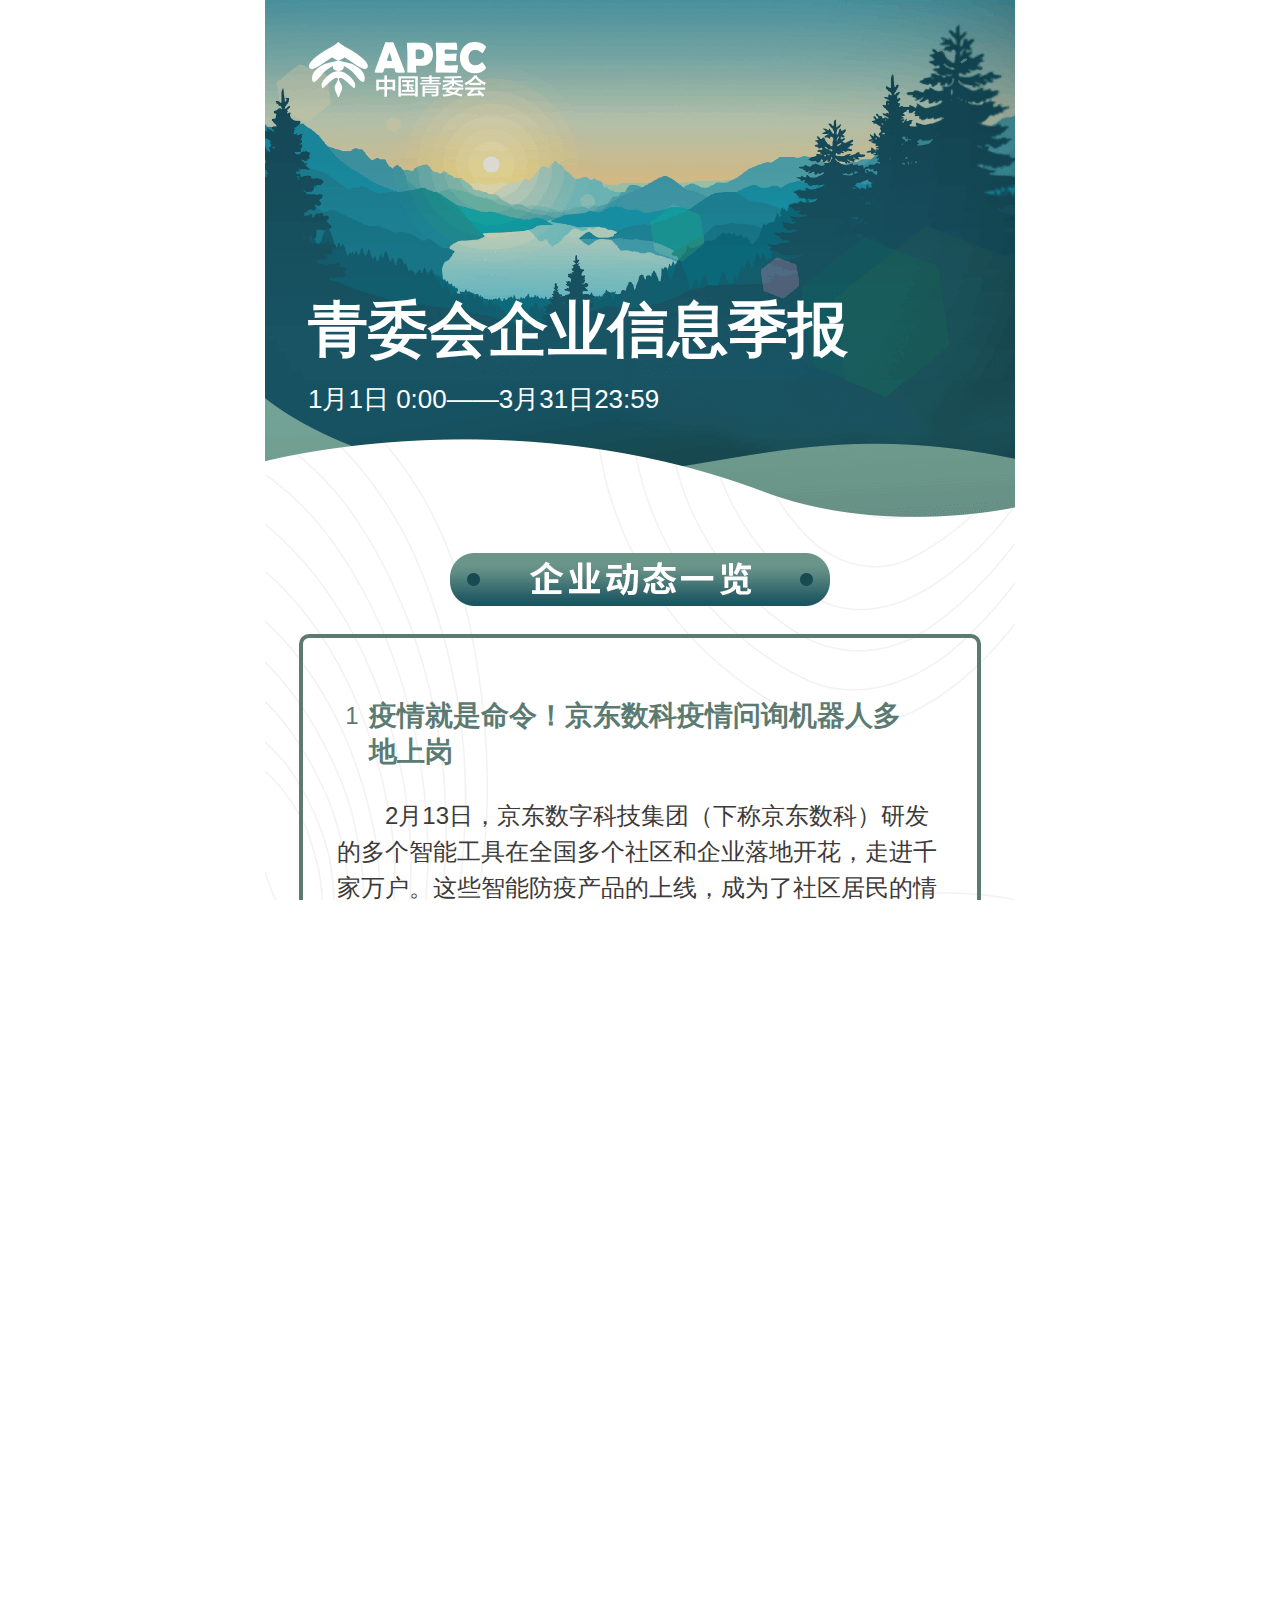
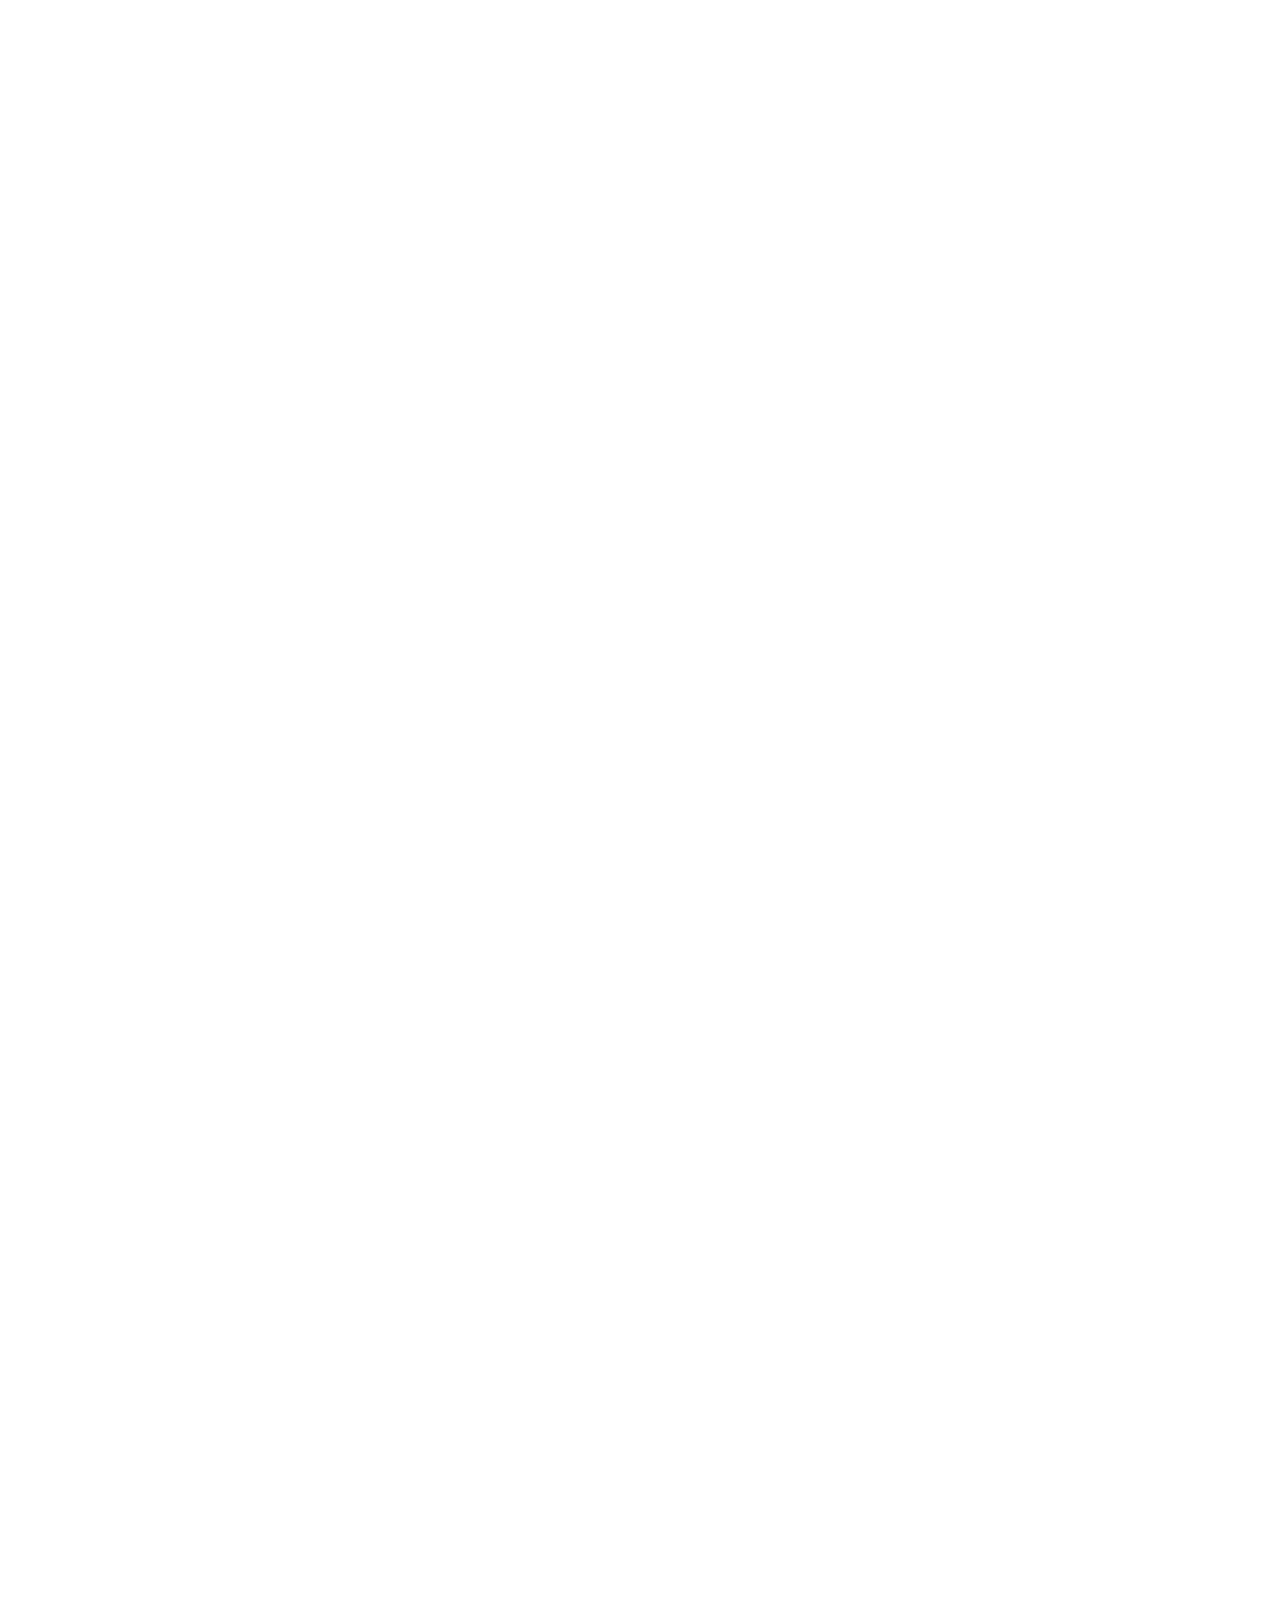
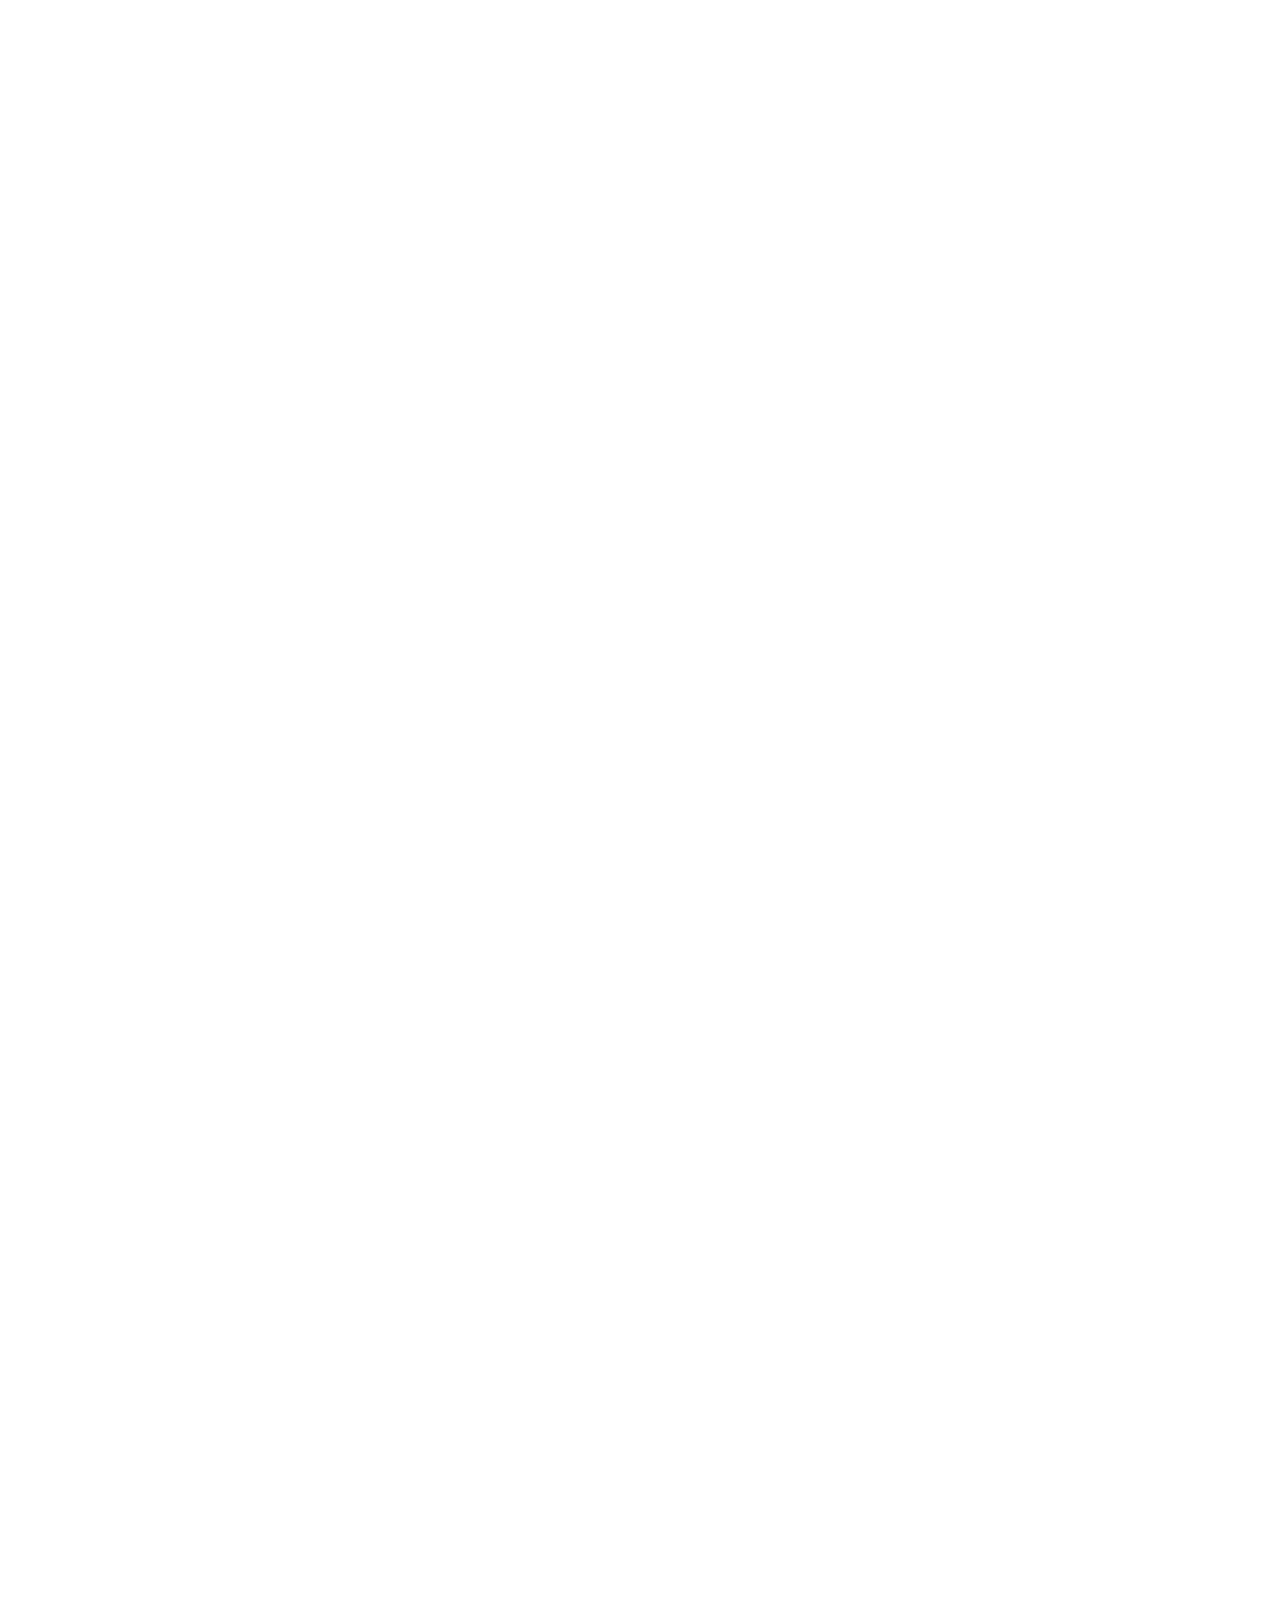
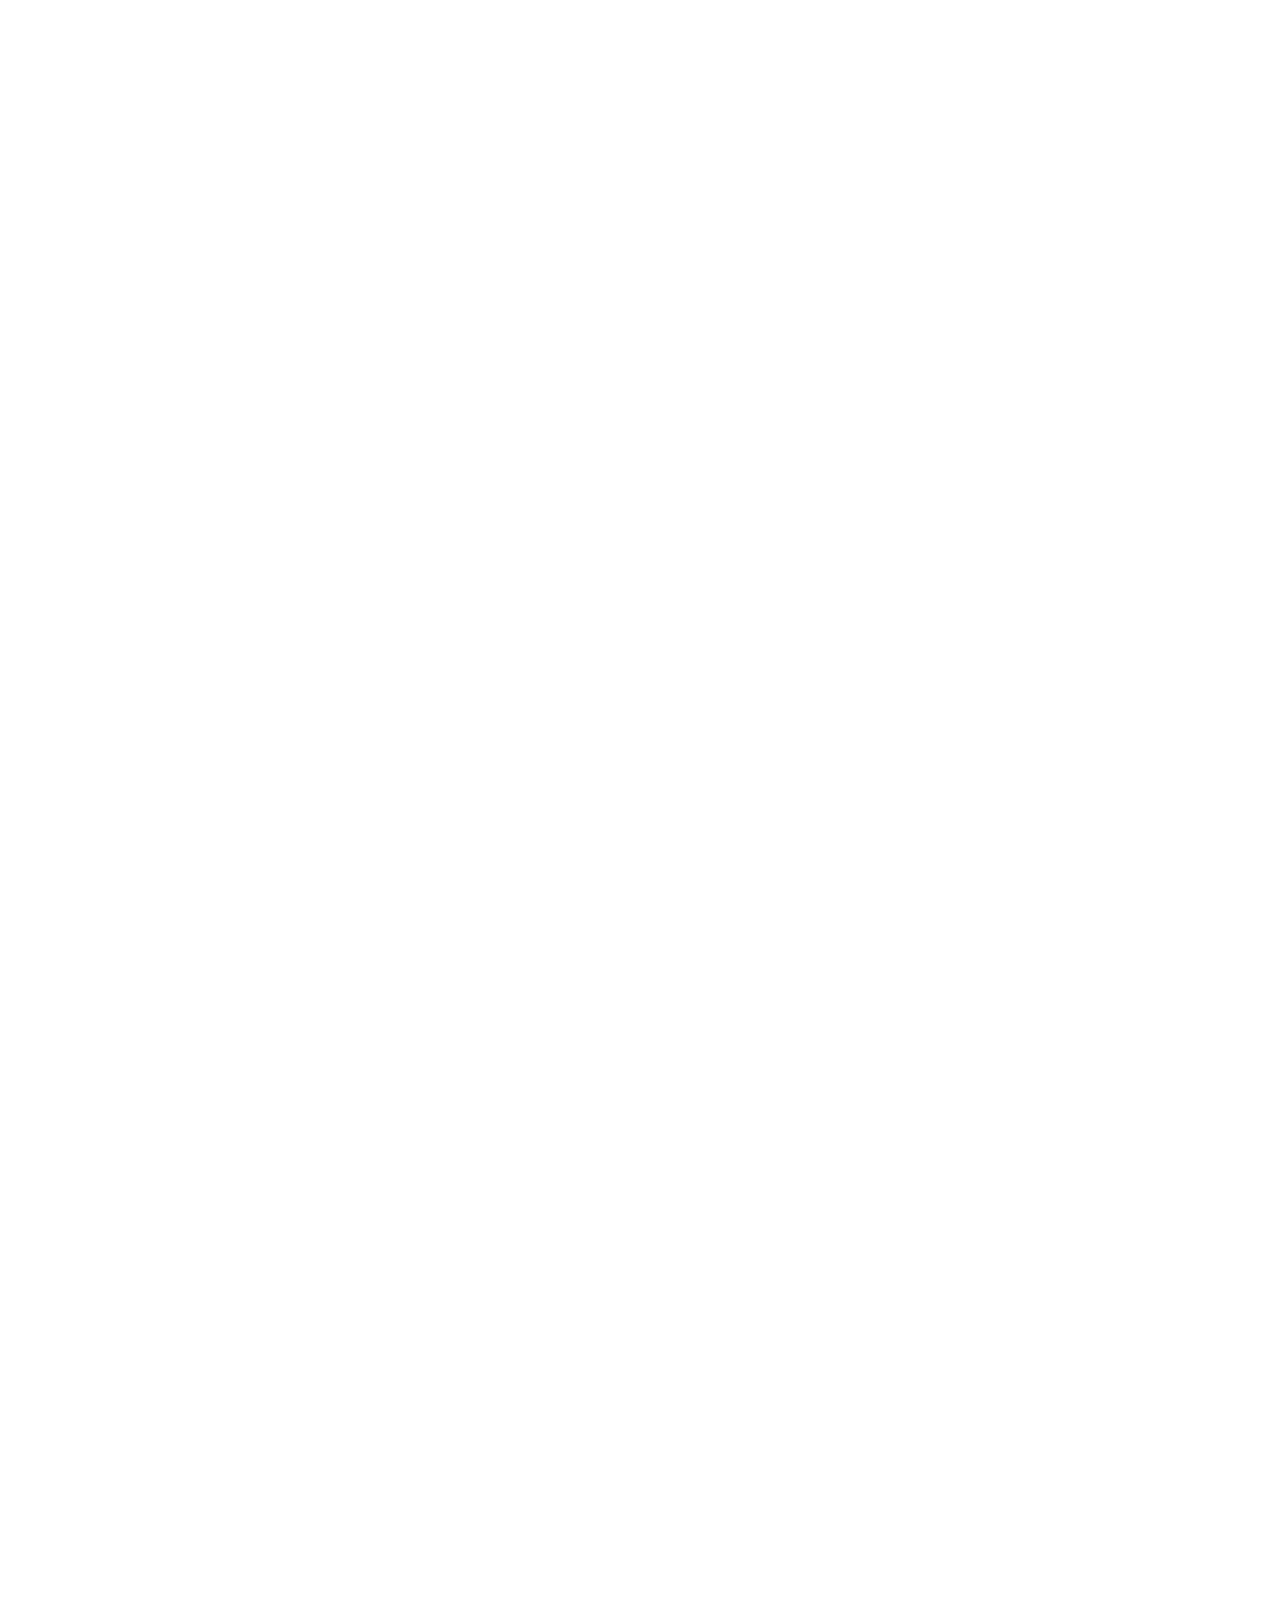
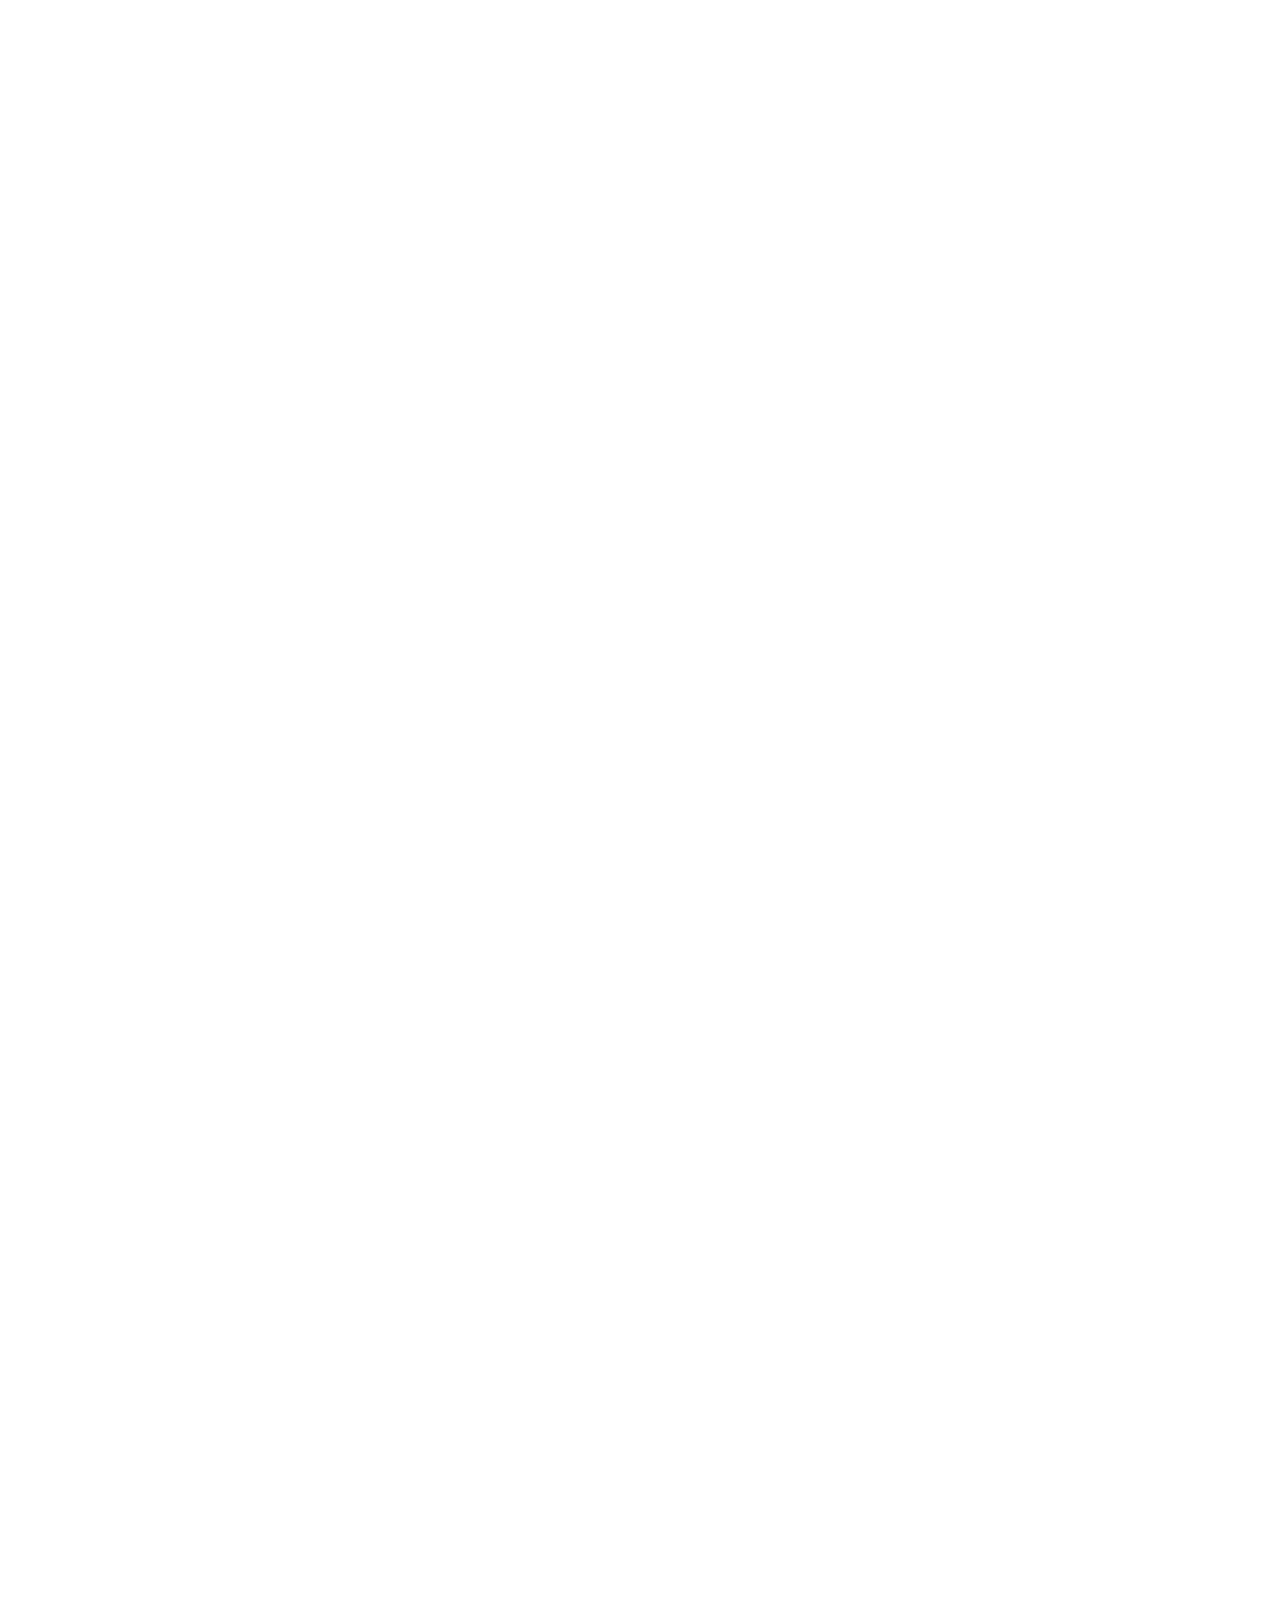
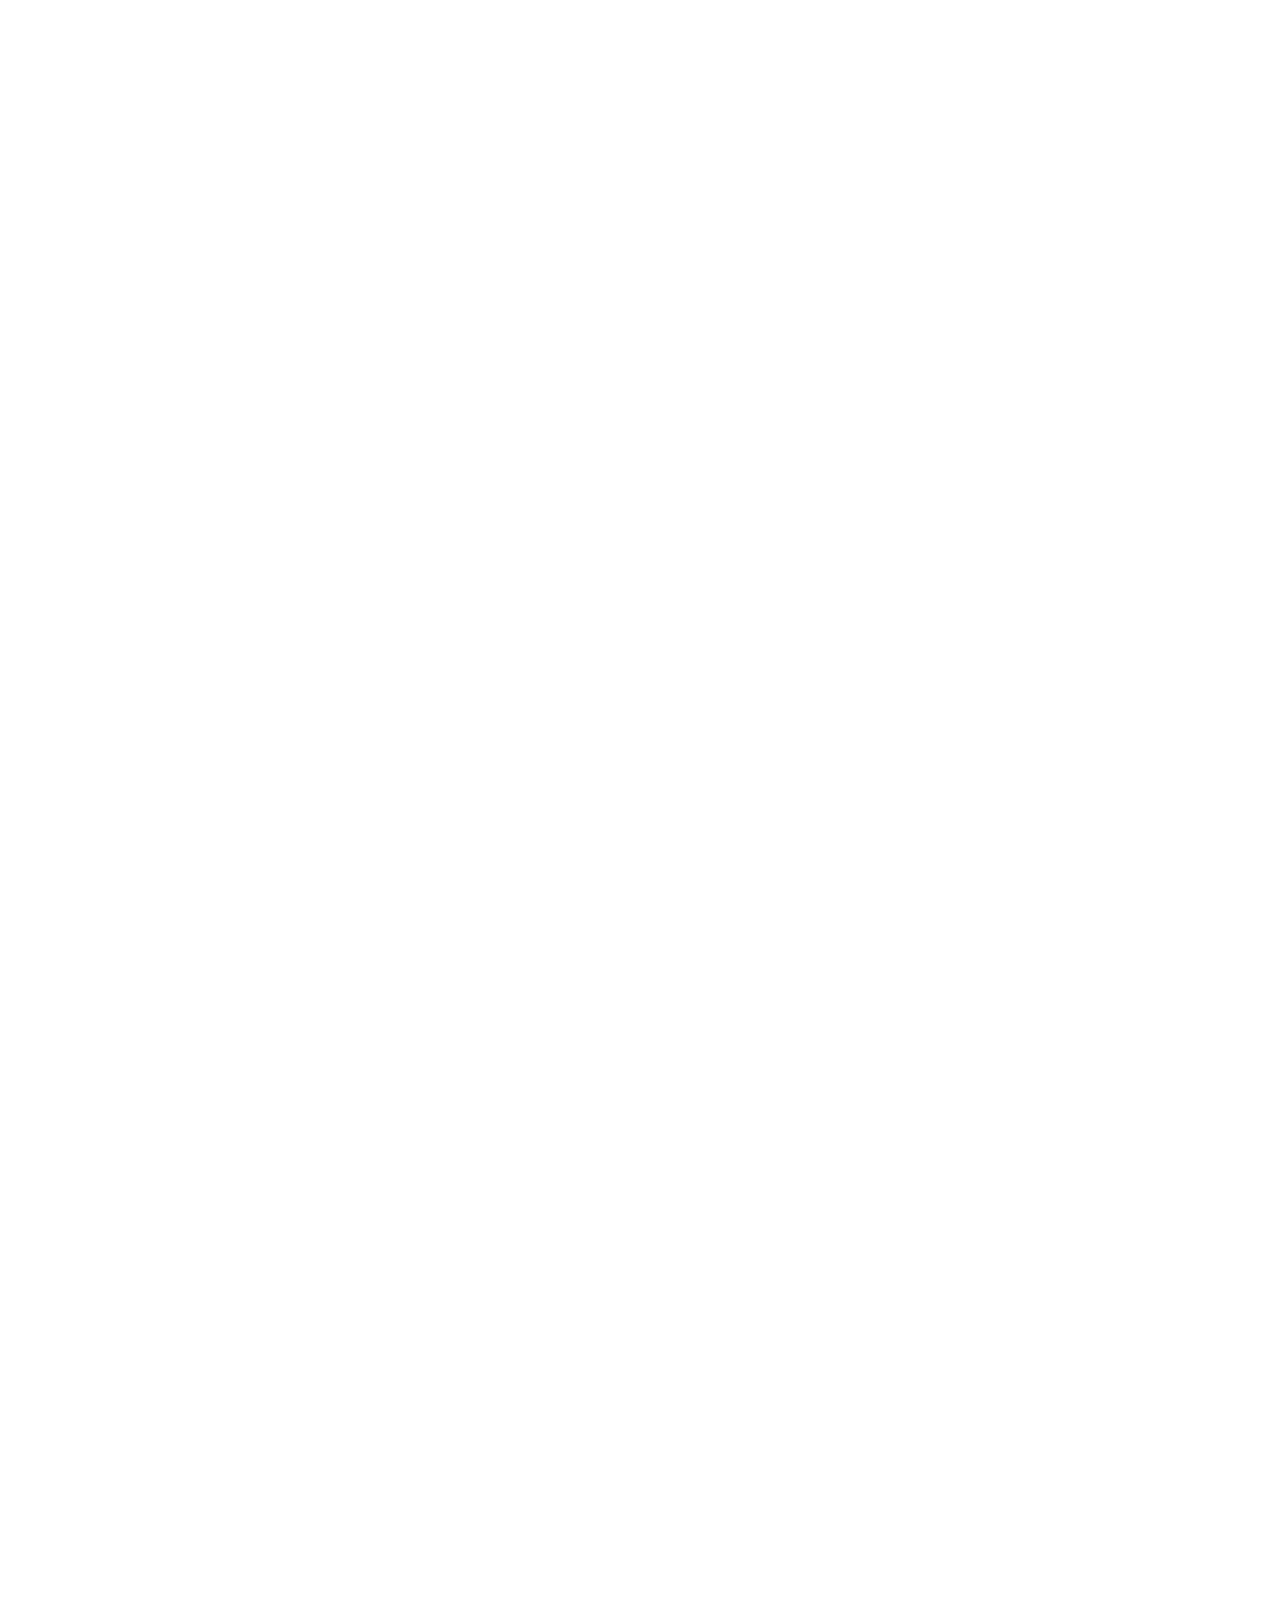
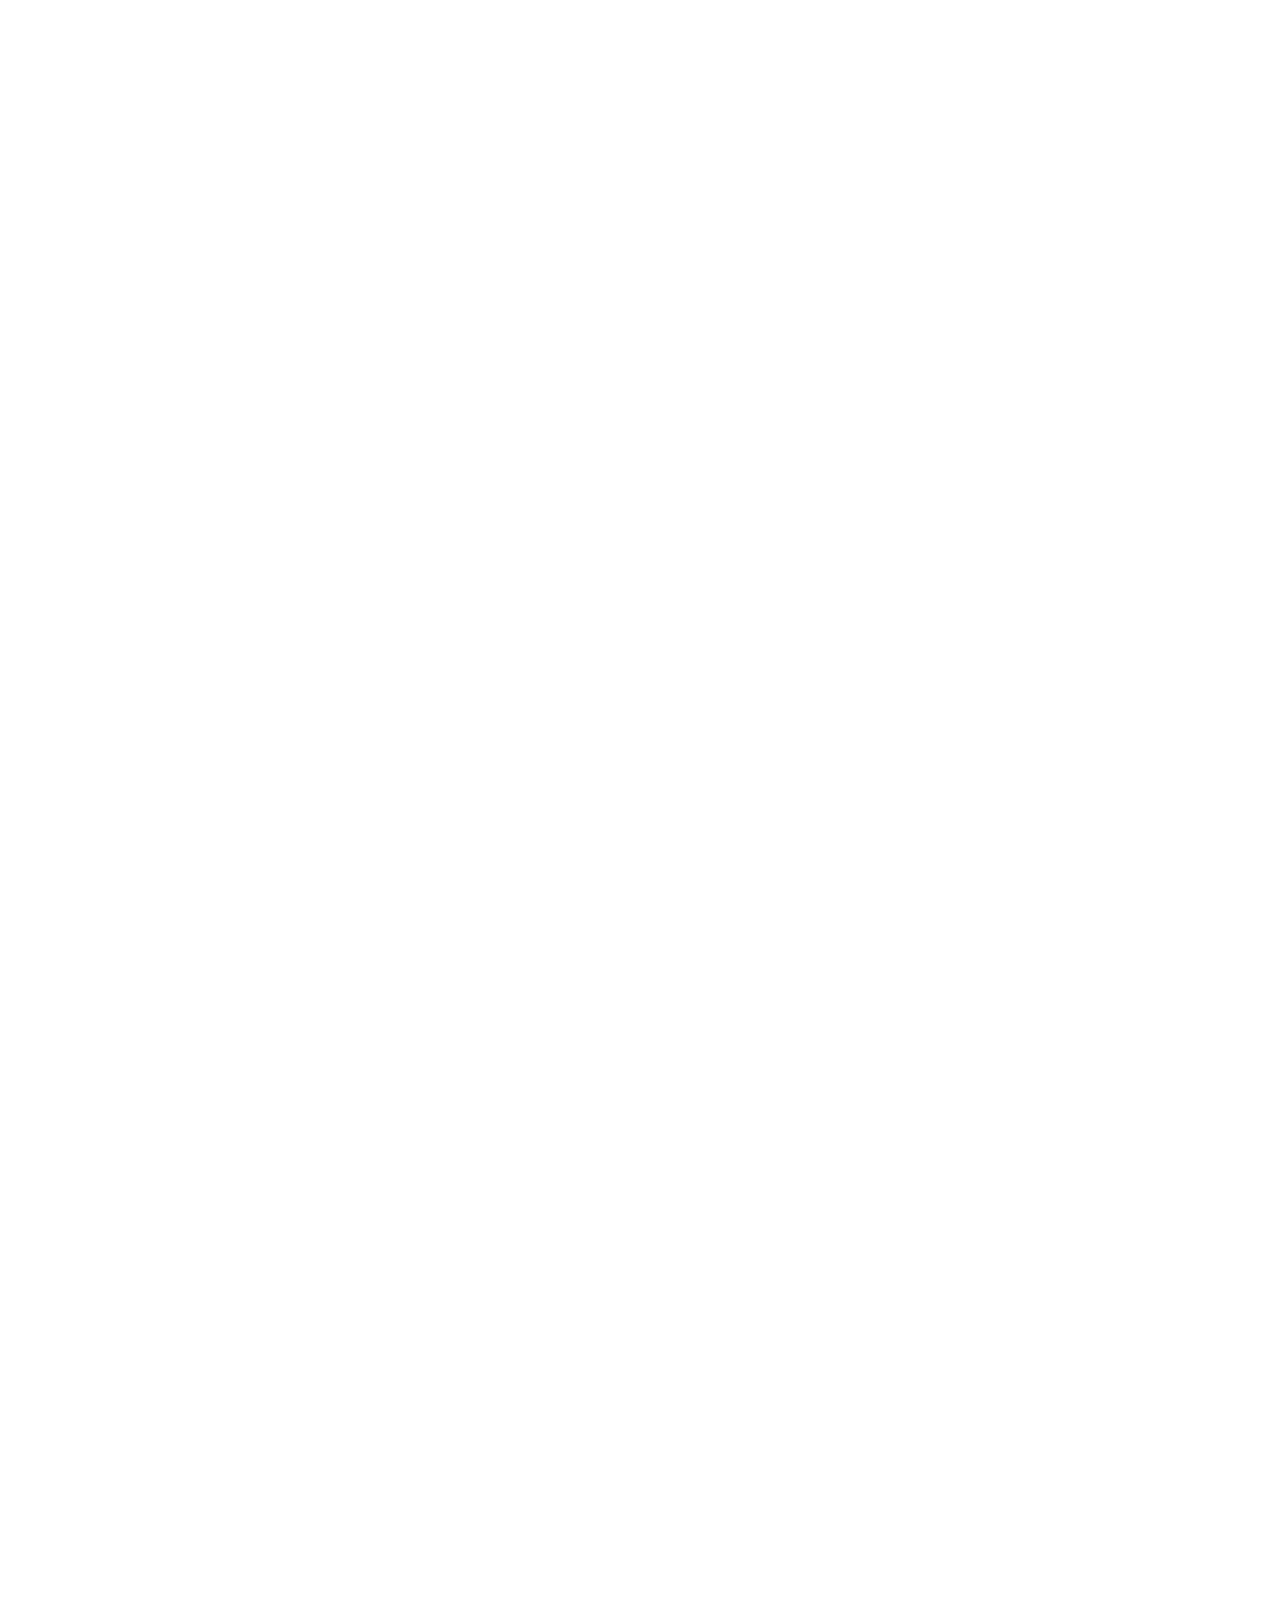
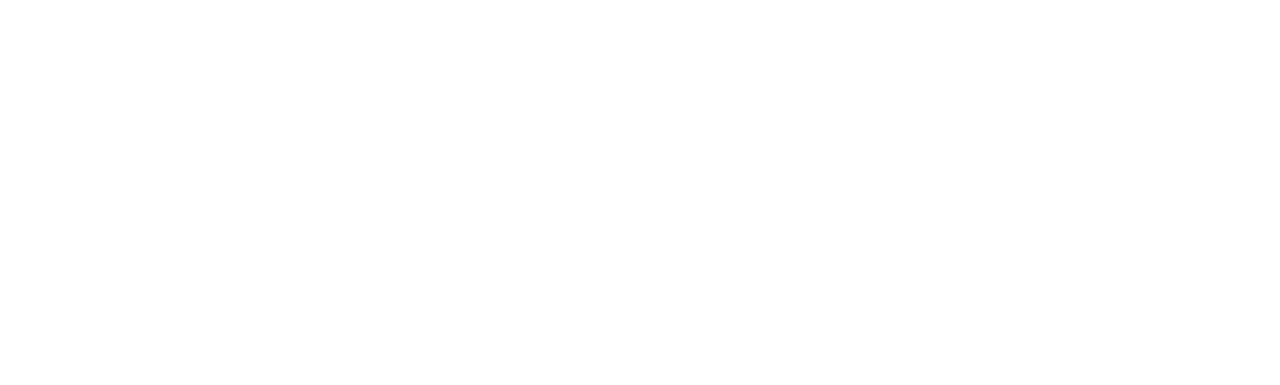
==== commit 46a12c3f: "Update index.html" ====
--- a/qingweihui/20200320/index.html
+++ b/qingweihui/20200320/index.html
@@ -26,7 +26,7 @@
 <body>
   <div class="container">
     <section class="title-wrap">
-      <h1>青委会企业信息月报</h1>
+      <h1>青委会企业信息季报</h1>
       <h2><span>1月1日 0:00</span>——<span>3月31日23:59</span></h2>
     </section>
     <main class="modules" id="modules">
@@ -58,10 +58,6 @@
             text:"3月19日，为进一步加强在产业数字化领域的领先优势，将自身数字科技能力加快实现产业化应用，全力参与国家“新基建”建设，京东数字科技集团宣布成立产业AI中心。京东数科副总裁、技术委员会主席曹鹏表示，除了将自身的AI能力实现产业级应用之外，将AI能力“基础设施化”也是产业AI中心成立的初衷。"
           },
            {
-            title:"VIPKID发布全员邮件：饭补改为Token积分形式发放",
-            text:"1月14日讯，互联网教育科技公司VIPKID发布全员邮件，内容显示公司将饭补现金变更为 Token 积分形式。据悉，该Token 积分名为米花，类似于一种内部积分。目前该 Token 积分有何用处尚不清楚，亦不清楚是否使用区块链技术，此前 VIPKID 的饭补一直是以现金形式发放的。"
-          },
-           {
             title:"华为与VIPKID联合发布国内首份在线教育家庭Wi-Fi白皮书",
             text:"2月14日，VIPKID与华为联合发布业界首部《在线教育家庭Wi-Fi网络技术白皮书》。VIPKID、华为双方针对用户体验问题进行大数据分析和AI应用加速模型建模，以华为PremiumWi-Fi家庭网络解决方案为基础，推出了业界首个基于eAI（Embedded Artificial Intelligence）的VIPKID智能加速解决方案，实现了25分钟课堂的零卡顿。"
           },
@@ -78,10 +74,6 @@
             text:"2月16日，中国首颗通信能力10Gbps的银河航天首发星完成了——通信能力测试! 据悉，该卫星是我国商业航天公司银河航天自主研制的首颗卫星，也是我国首颗由商业航天公司研制的200公斤量级的卫星，单星可覆盖30万平方公里。银河航天创始人董事长兼CEO徐鸣表示：“从首发星开始，银河航天将跨出“太空互联网”的第一步，未来银河航天将通过规模化研发和生产低成本、高性能的5G卫星，构建太空互联网，弥合数字鸿沟，让5G卫星网络连接地球的每一个角落。”"
           },
            {
-            title:"新希望集团：2019年销售收入实现1590亿 收入、利润同比增超20%",
-            text:"1月13日，新希望集团发布消息称2019年集团旗下A股上市公司增至4家，全球员工增至近8万人，全年销售收入实现1590亿，收入、利润、税收同比增长均超过20%，在中国民营企业排行榜上升至第31位。"
-          },
-           {
             title:"腾讯入股新希望集团旗下公司",
             text:"3月12日，腾讯产业创投有限公司出资五千万，成为新腾数致网络科技有限公司第二大股东。"
           },
@@ -90,11 +82,11 @@
             text:"巡检机器人来了！近日，优必选的一款巡检机器人在2020年美国消费电子展（CES）大会上亮相。据悉，智巡士具备高精度定位导航、AI“全感官”检测、资产盘点、访客管理等功能，能够取代部分人工进行IDC机房巡检，可以将机房巡检准确率提升到99.6%~99.9%，并能将资产管理的效率提升千倍。"
           },
            {
-            title:"一分钟测200多人体温!3款防疫机器人昆明造",
+            title:"一分钟测200多人体温!3款防疫机器人优必选昆明造",
             text:"3月13日，记者从优必选科技(昆明)有限公司获悉，该公司通过升级技术，在昆明生产的3款AI防疫机器人已先后投放到深圳、武汉医院使用。防疫机器人一分钟能同时检测200多人的体温，提升了医院工作方式和效率，不仅保护了医护人员，降低感染风险，也为医护人员分担工作压力，减少防护设备的消耗，受到了医院的好评。"
           },
            {
-            title:"央视新闻联播报道深圳“安心行动”",
+            title:"央视新闻联播报道喜马拉雅的“安心行动”",
             text:"3月14日晚，央视《新闻联播》报道了深圳抗击疫情系列安心行动。 “安心行动”是在新冠肺炎疫情发生后，由深圳市委组织部牵头，深圳市委卫生工委、深圳报业集团、深圳市康宁医院、喜马拉雅等单位共同推出的心理疏导行动，旨在为广大市民群众及奋战在抗疫一线的医务工作者、志愿者等群体提供心理援助服务。"
           },
            {
@@ -108,14 +100,6 @@
           {
             title:"喜马拉雅互联网文创中心项目落户西咸新区",
             text:"3月13日，喜马拉雅互联网文创中心项目签约落户西咸新区沣东新城。该项目以音频内容创作为切入点，设计开发“万物声”AI智能文创产品，将促进新区“互联网+文化产业”发展。"
-          },
-           {
-            title:"车好多集团宣布全员降薪30%-50% 暂涉及两个月薪酬",
-            text:"2月28日晚间，车好多集团宣布对集团岗位施行阶段性薪酬和假期调整方案，调整暂定涉及2020年2月、3月两个月的薪酬，其中集团P序列、M序列降薪30%，补偿假期13天，集团总监层降薪40%，集团VP层降薪50%。"
-          },
-           {
-            title:"传车好多集团2020年上市，杨浩涌讲“质量革命”冲刺美股可行吗？",
-            text:"近日，接近车好多集团投资人向节点财经透露，车好多集团计划于2020年四季度登陆美股，募集资金将用于营销推广、研发投入、门店升级、质量管理、补充运营资金等项目。据了解，2019年12月，车好多推行“质量革命”并宣布公司实现扭亏，预计2019年Q4整体实现盈利。然而，无论是“质量革命”还是持续加大营销推广力度抢占市场份额，车好多都需要大量的资金投入。"
           },
            {
             title:"快手和支付宝联手推出春节活动：赠送6.66吨年货",
@@ -136,18 +120,6 @@
              {
             title:"快手发布品牌掌柜计划",
             text:"快手商业化发布“品牌掌柜计划”，美的、自然堂、森马、巴拉巴拉、美特斯邦威等成为首批入驻的优质品牌。根据此计划，品牌可获得从曝光到CRM管理，再到小店分销的闭环；创作者可以获得品牌授权的优质好货、专供优惠价格、更灵活的分销模式和运营指导等扶持政策。"
-          },
-             {
-            title:"快手高级副总裁夏辰安已离职",
-            text:"据《财经涂鸦》消息，一接近快手战投部的人士透露，2019年5月加盟快手担任公司高级副总裁、战略部负责人的夏辰安近日已从快手离职。"
-          },
-             {
-            title:"AcFun全资子公司赛瑞思动工商变更 由快手全资控股",
-            text:"3月13日，北京赛瑞思动文化传播有限公司发生工商变更，其大股东Acfun的运营主体广州弹幕网络科技有限公司退出，新增股东快手的运营主体——北京快手科技有限公司对其全资持股。"
-          },
-             {
-            title:"亚厦股份发布业绩快报",
-            text:" 2月28日，亚厦股份(002375.SZ)披露2019年度业绩快报，实现营业总收入107.33亿元，同比增长16.67%；利润总额5.60亿元，同比增长22.13%。"
           },
            {
             title:"奥普家居成功挂牌A股市场 成2020年首家主板上市企业",
@@ -183,10 +155,6 @@
             text:"近日，胡润研究院发布《2019胡润中国500强民营企业》榜单。阿里巴巴、腾讯和平安保险以3.8万亿、2.9万亿和1.5万亿市值成为中国前三最值钱民企，华为以1.2万亿估值位列第四。另外，有19家农业产业化国家重点龙头企业上榜，其中包括新希望集团、永辉超市、通威集团等企业。大健康领域也有多家企业上榜，如恒瑞医药、迈瑞医疗、扬子江药业集团等。"
           },
           {
-            title:"腾讯音乐与抖音达成转授权合作",
-            text:"36氪从多个信源处独家获悉，抖音与腾讯音乐已于2019年年末达成音乐转授权合作。有知情人士告诉36氪，腾讯音乐与抖音已经正式开始了官方的联动。除此之外，腾讯音乐的版权歌曲也会转授权给到抖音。"
-          },
-          {
             title:"去年倒闭近2万家游戏企业？版号新政下，游戏行业又该何去何从？",
             text:"2月末，苹果AppStore向开发者发出的一则通知。通知中明确，根据中国法律，苹果应用商店中的游戏需获得由中国国家新闻出版总局颁布的批准文号，并要求游戏开发者在2020年6月30日之前向苹果官方提供在中国大陆发布的任何付费游戏或可提供App内购买项目的游戏的批准文号。这意味着，没有游戏版号的游戏将再也无法在苹果商店上架并获利，曾经可以钻空子的日子一去不复返。"
           },
@@ -197,10 +165,6 @@
           {
             title:"中国数字经济全面提速",
             text:"当前，数字经济的力量正在彰显。关于中国数字经济发展，专家指出，数字经济不是简单地在经济中加入数字因素，技术的进步只是新经济业态的基础，更为重要的是，具有开放、平等、共享等属性的新数字经济业态将彻底改变生产和消费的面貌，塑造新的经济格局。"
-          },
-          {
-            title:"猿辅导完成新一轮10亿美元融资，投后估值78亿美元",
-            text:"3月31日，猿辅导在线教育宣布，近期已经完成最新一轮10亿美元的融资，本轮融资由高瓴资本领投，腾讯、博裕资本和IDG资本等跟投，融资完成后，猿辅导公司的估值达到78亿美元。"
           }
         ]
       }
